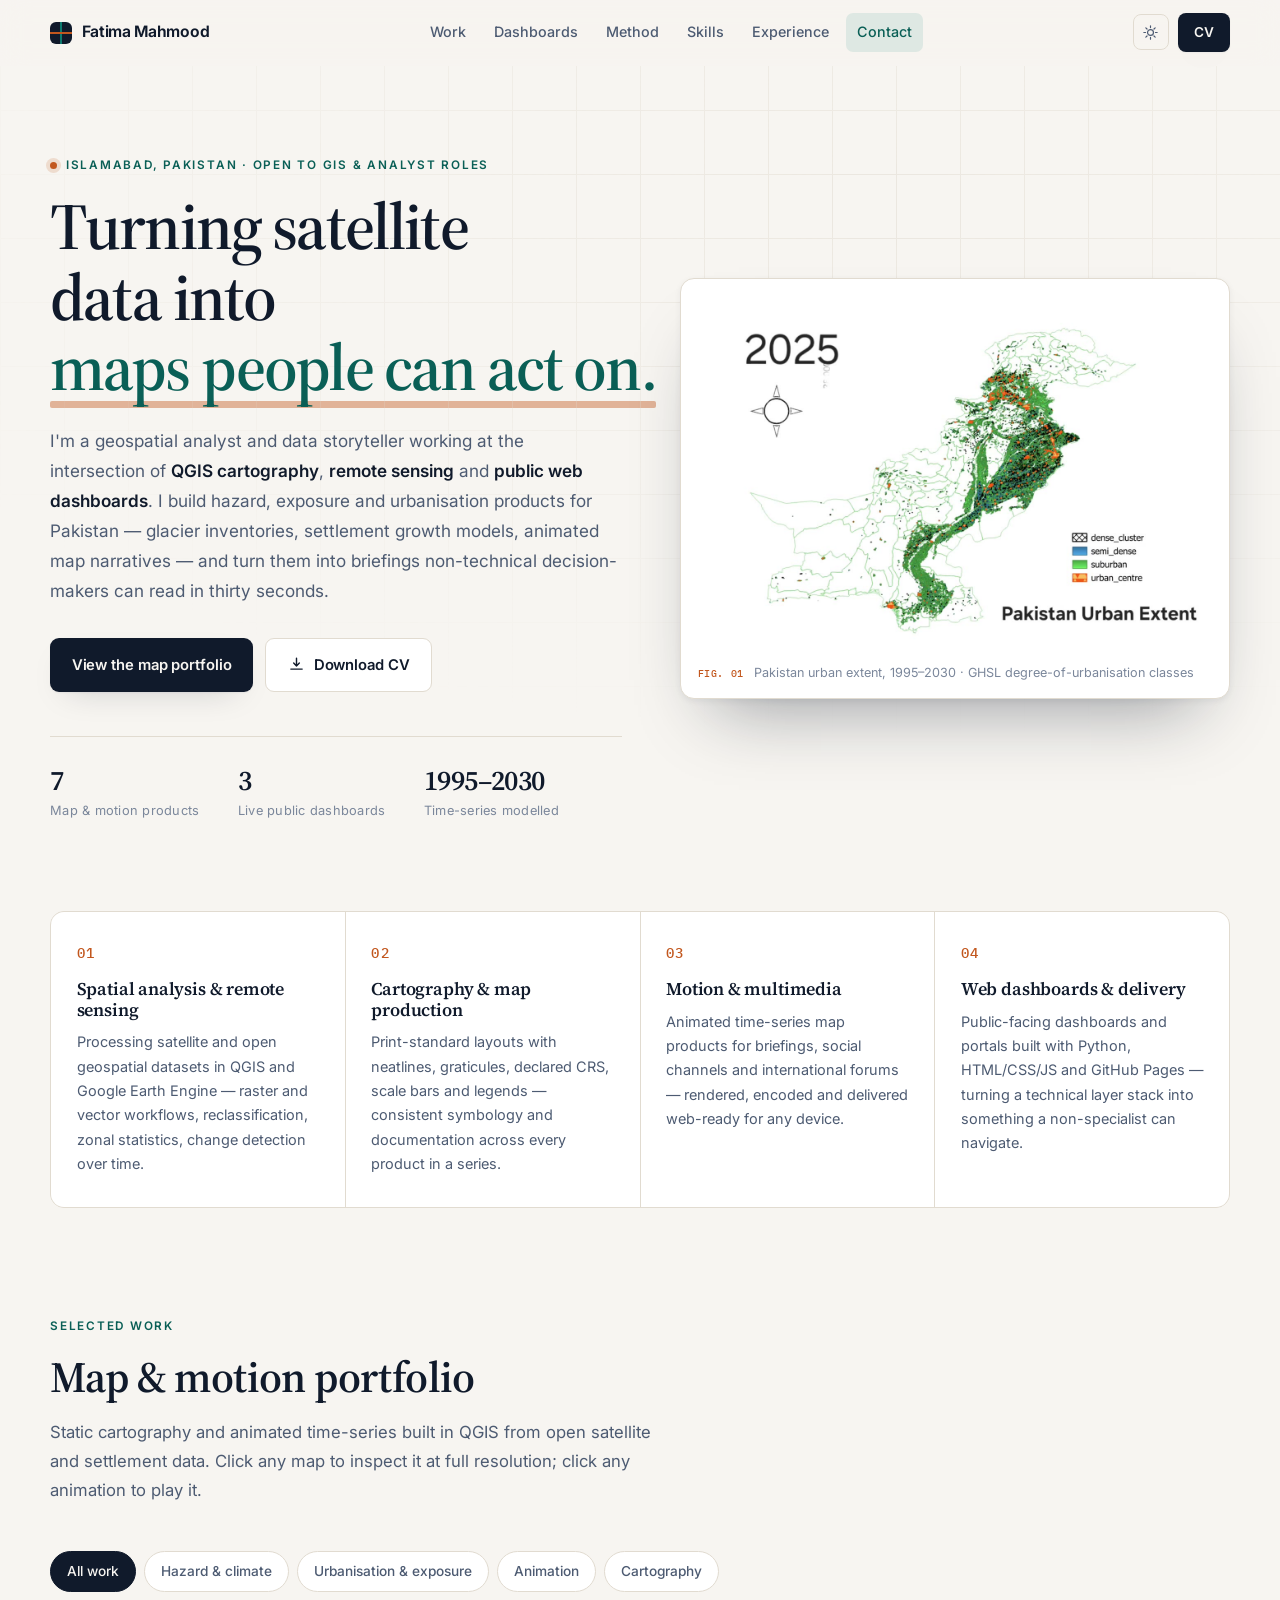
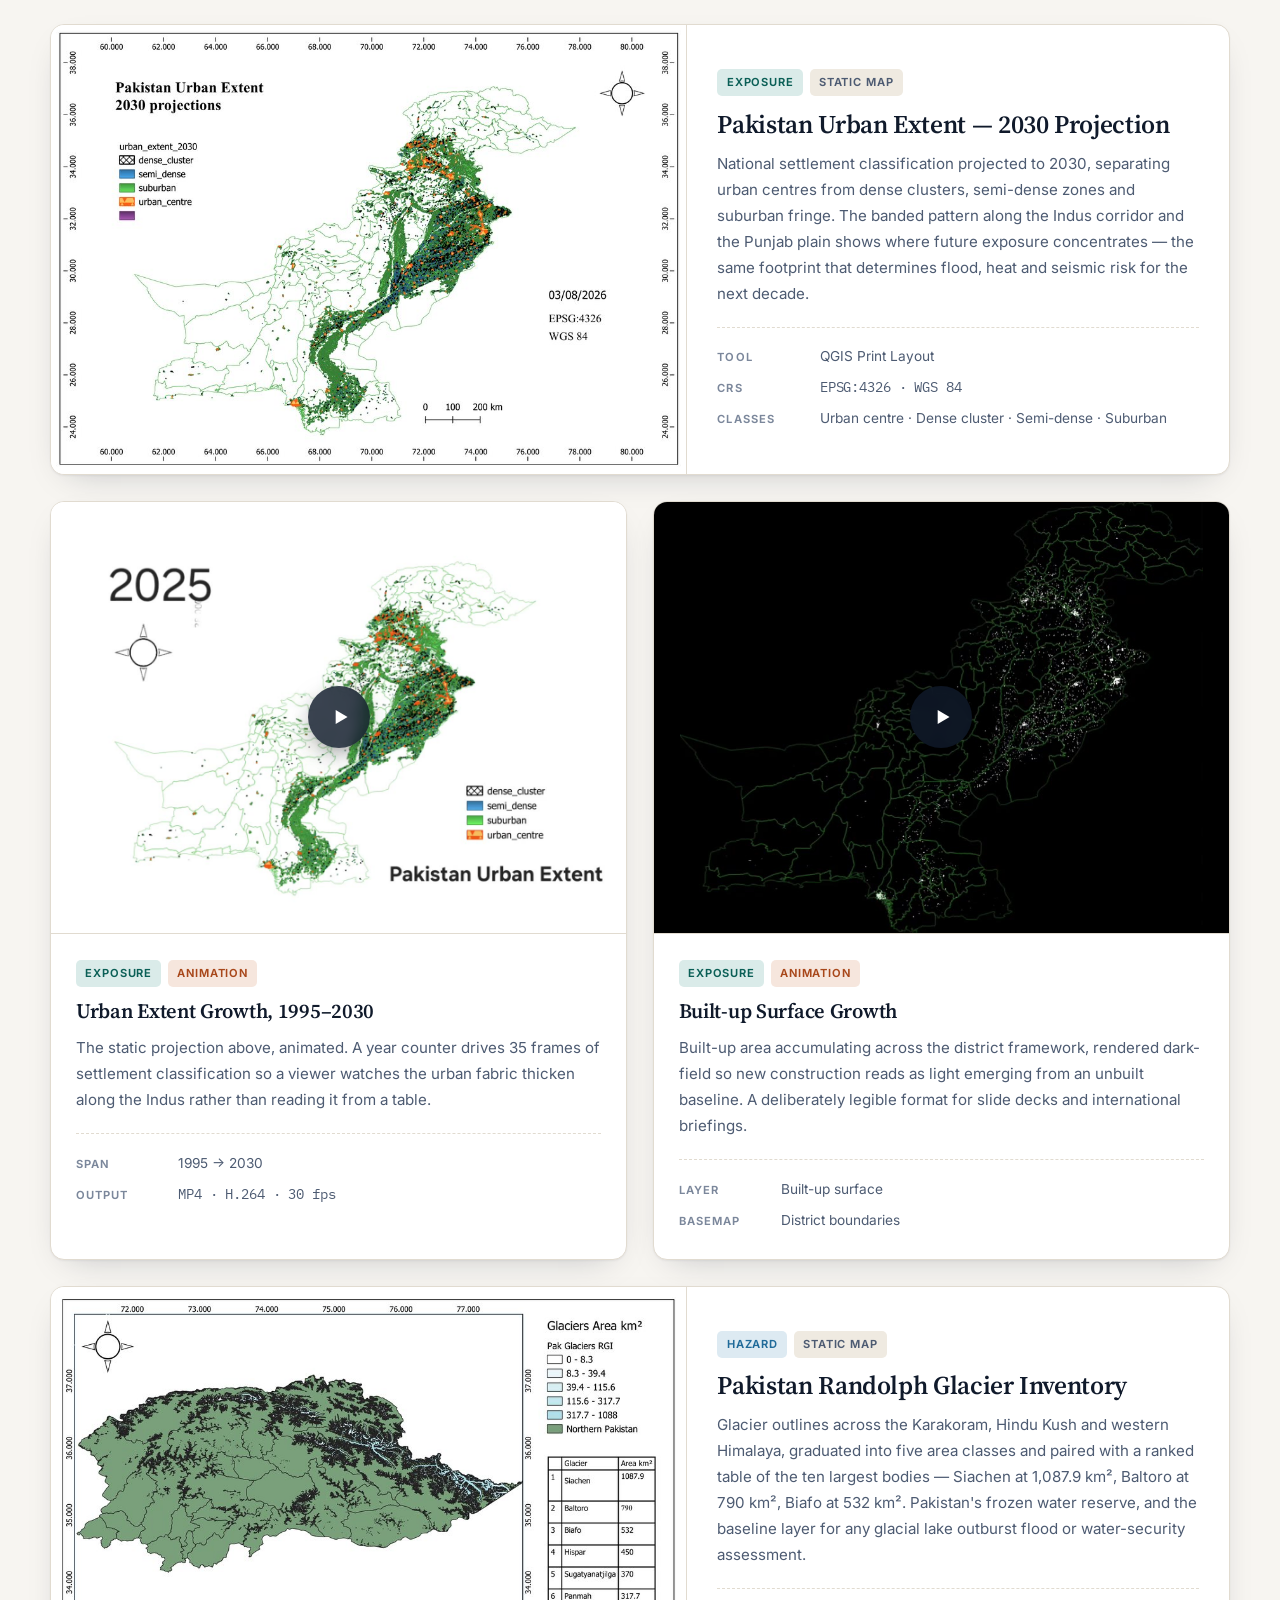
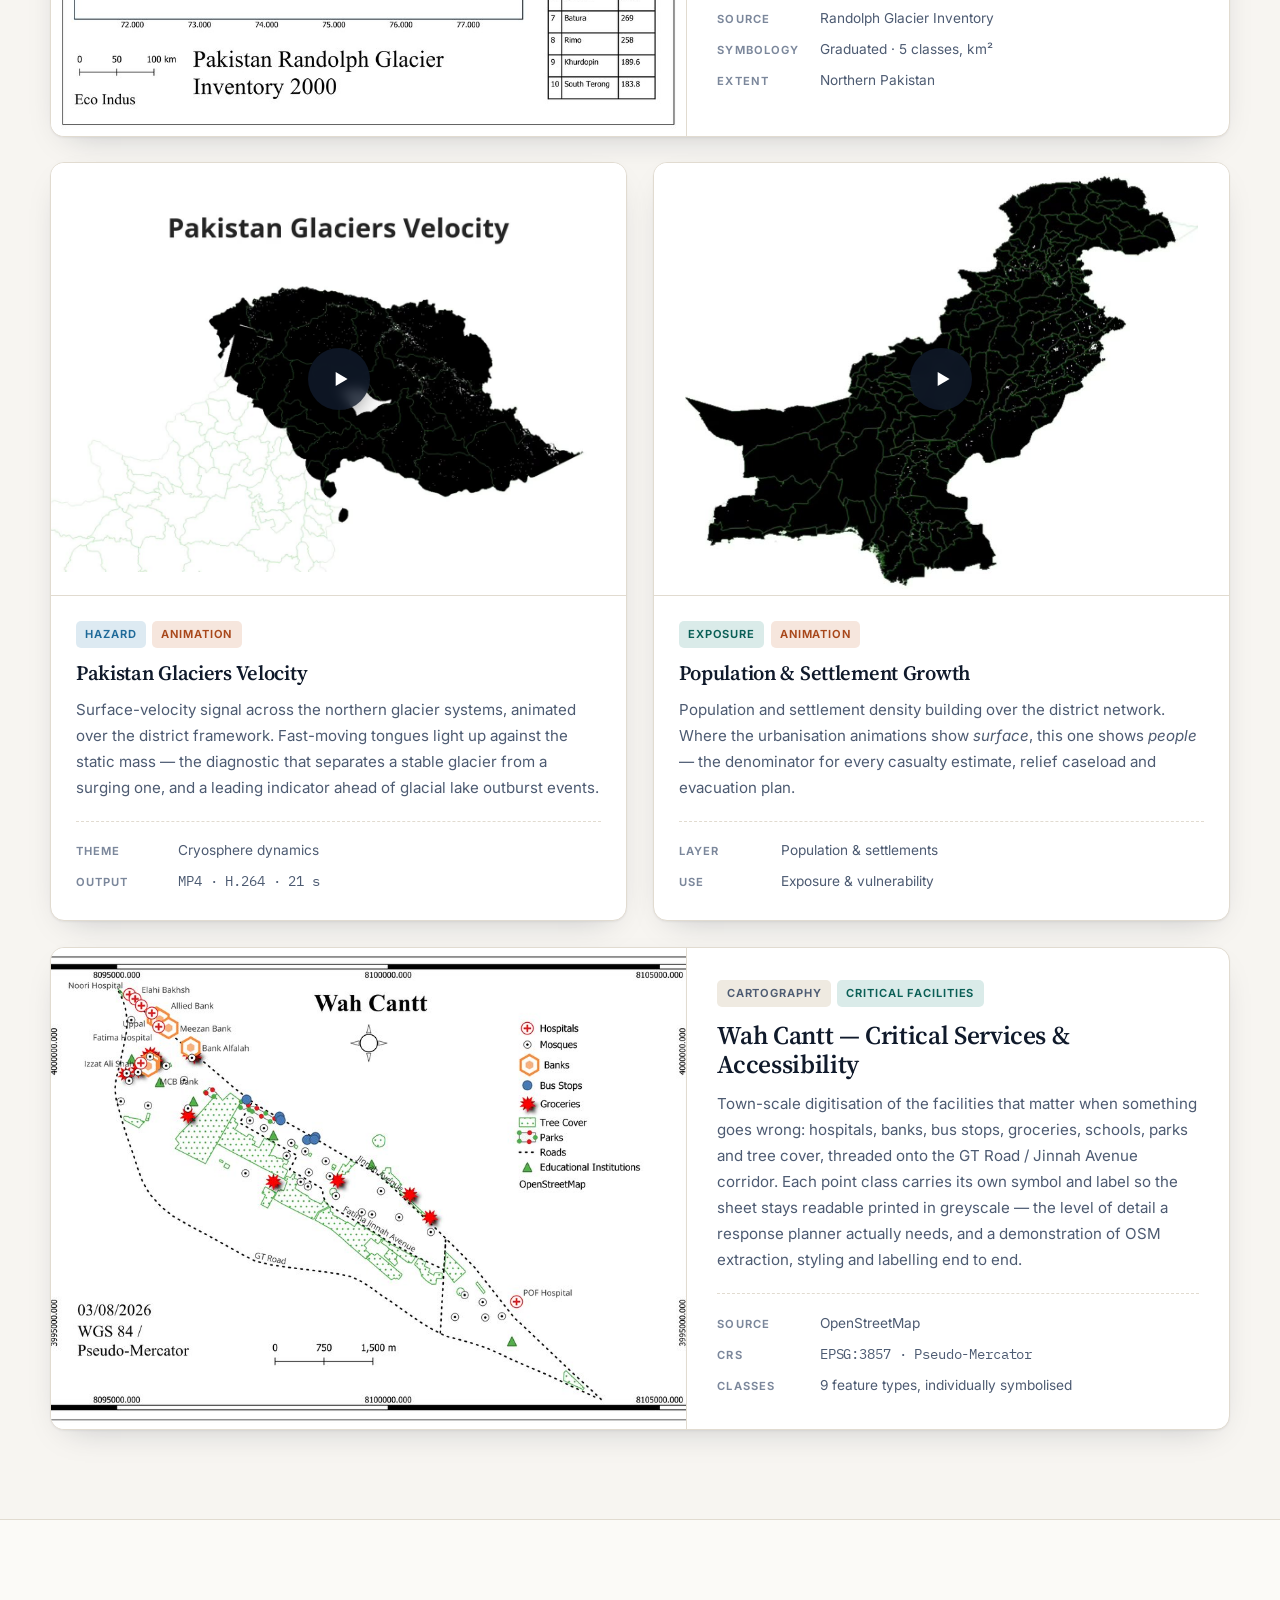
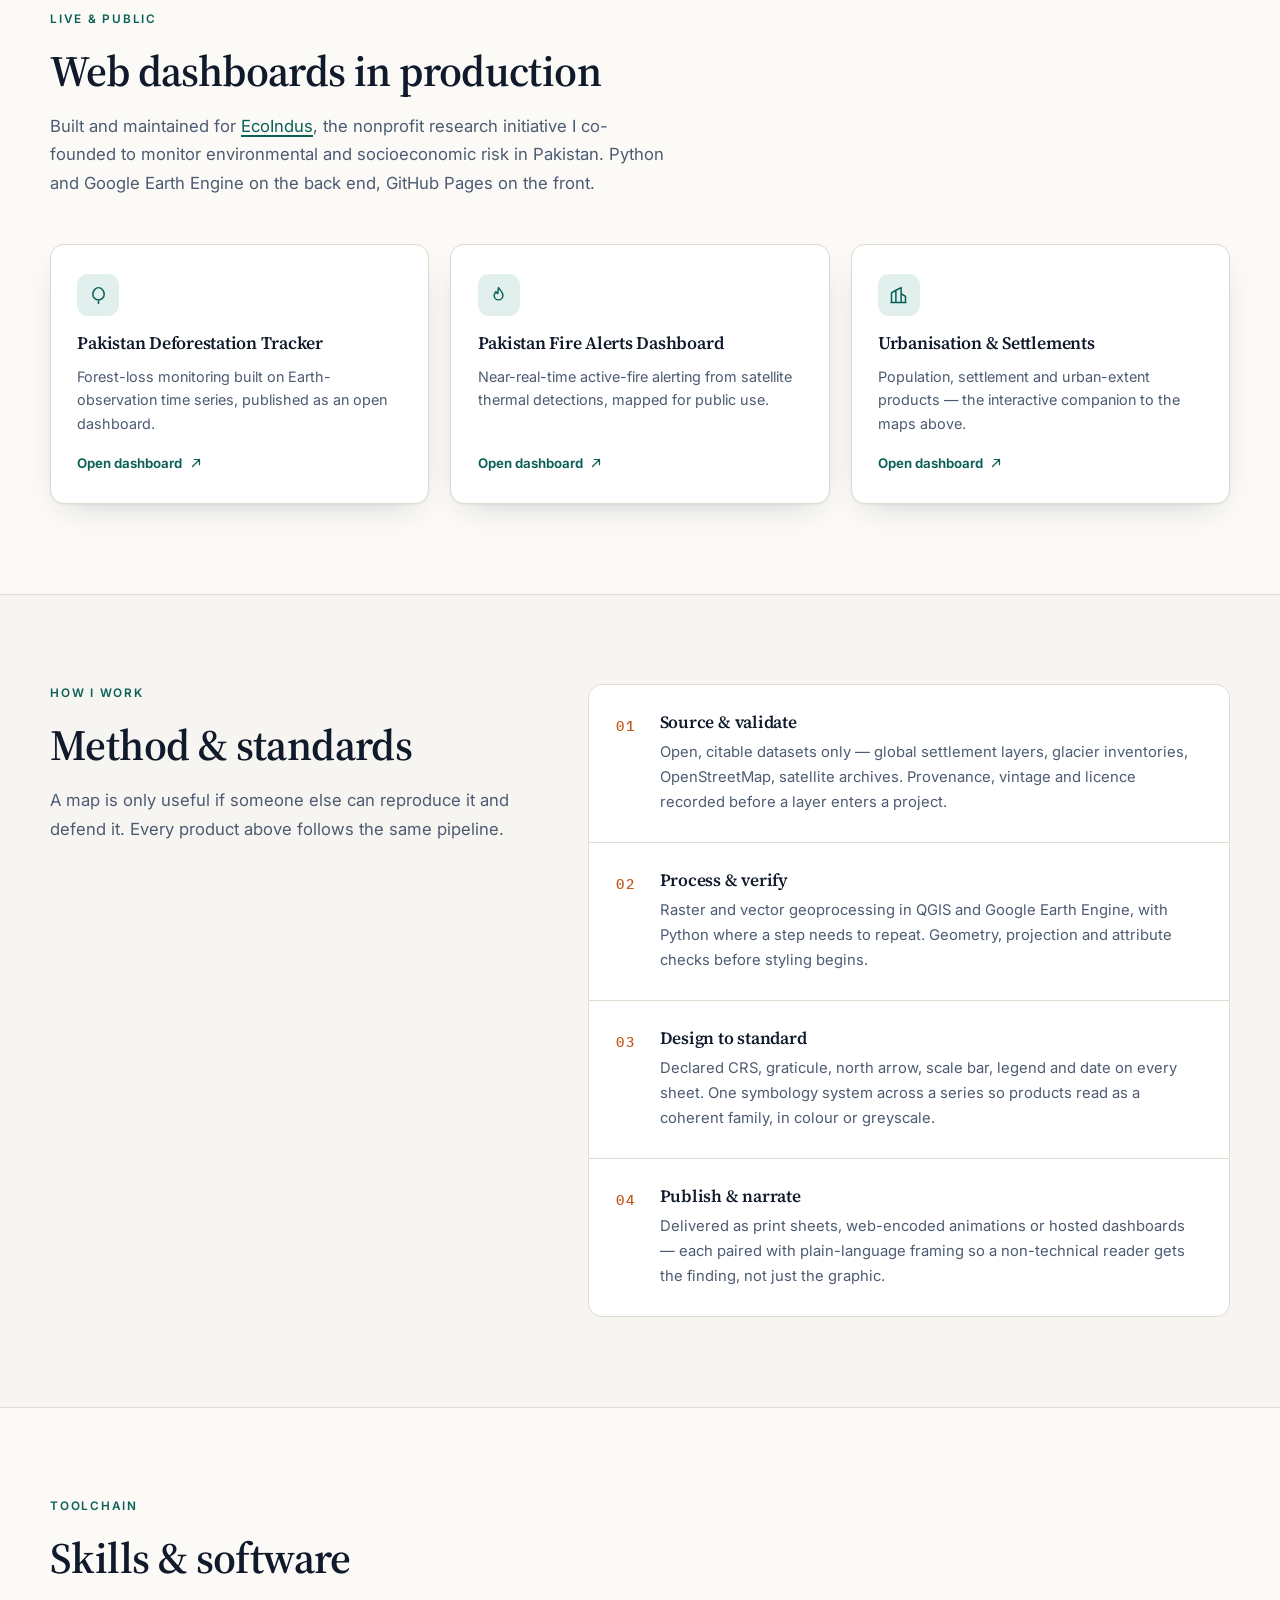
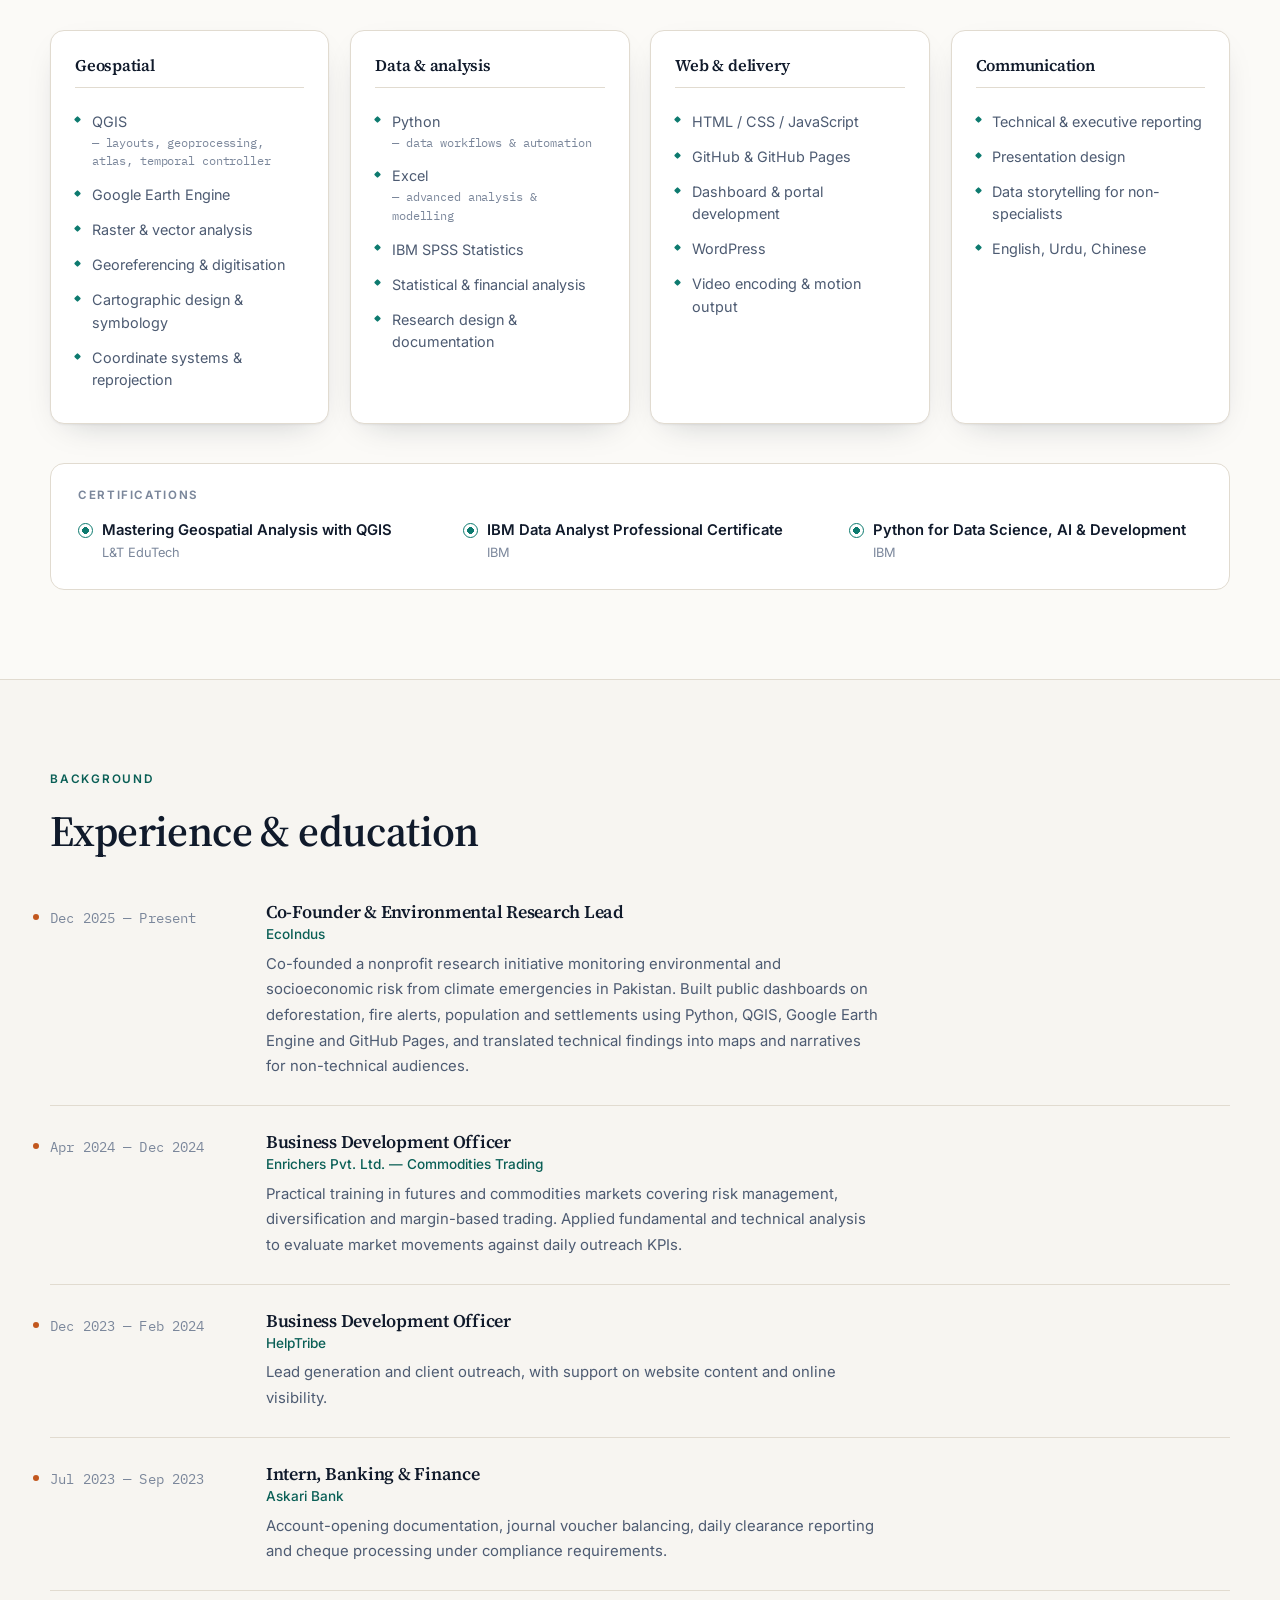
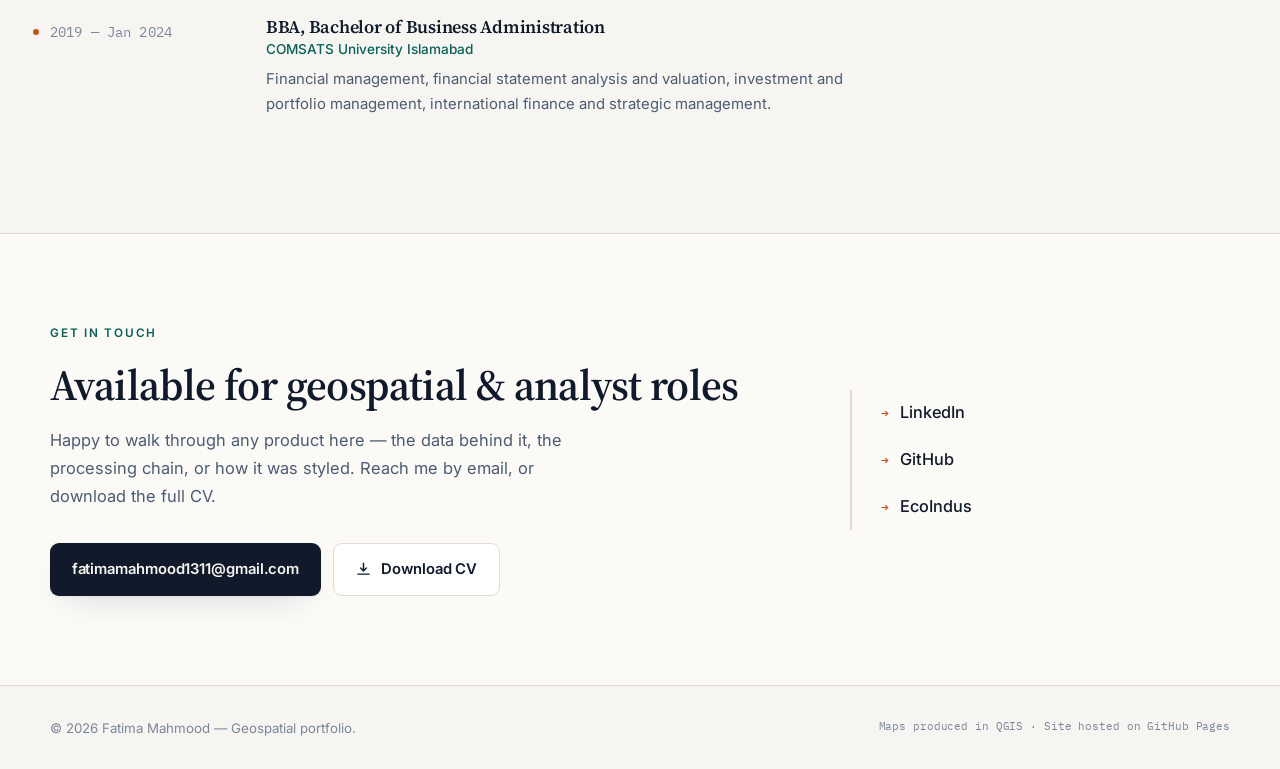
==== index.html @ 0a791dbc "Media file preparation and initial html code" ====
<!DOCTYPE html>
<html lang="en" data-theme="light">
<head>
<meta charset="utf-8">
<meta name="viewport" content="width=device-width, initial-scale=1">
<title>Fatima Mahmood — Geospatial Portfolio | QGIS, Remote Sensing &amp; Web-GIS</title>
<meta name="description" content="Geospatial analyst and data storyteller. QGIS cartography, satellite-derived hazard and exposure mapping, animated map products and public web-GIS dashboards for Pakistan.">
<meta name="author" content="Fatima Mahmood">
<meta name="theme-color" content="#10192b">

<meta property="og:type" content="website">
<meta property="og:title" content="Fatima Mahmood — Geospatial Portfolio">
<meta property="og:description" content="QGIS cartography, hazard &amp; exposure mapping, animated map products and public web-GIS dashboards for Pakistan.">
<meta property="og:image" content="assets/img/urban-extent-2030.jpg">

<link rel="preconnect" href="https://fonts.googleapis.com">
<link rel="preconnect" href="https://fonts.gstatic.com" crossorigin>
<link href="https://fonts.googleapis.com/css2?family=Inter:wght@400;500;600;700&family=Source+Serif+4:opsz,wght@8..60,400;8..60,600;8..60,700&family=IBM+Plex+Mono:wght@400;500&display=swap" rel="stylesheet">
<link rel="stylesheet" href="assets/css/style.css">
<link rel="icon" href="data:image/svg+xml,%3Csvg xmlns='http://www.w3.org/2000/svg' viewBox='0 0 32 32'%3E%3Crect width='32' height='32' rx='7' fill='%2310192b'/%3E%3Cpath d='M6 21c4-7 8 3 12-4s5-6 8-8' stroke='%230d7a6f' stroke-width='2.2' fill='none' stroke-linecap='round'/%3E%3Cpath d='M6 26c4-7 8 3 12-4s5-6 8-8' stroke='%23c25a1e' stroke-width='2.2' fill='none' stroke-linecap='round' opacity='.75'/%3E%3C/svg%3E">
</head>
<body>

<a class="skip-link" href="#work">Skip to work</a>

<header class="nav" id="nav">
  <div class="wrap nav__inner">
    <a class="nav__brand" href="#top">
      <span class="nav__mark" aria-hidden="true"></span>
      <span class="nav__name">Fatima&nbsp;Mahmood</span>
    </a>
    <nav class="nav__links" aria-label="Primary">
      <a href="#work">Work</a>
      <a href="#dashboards">Dashboards</a>
      <a href="#method">Method</a>
      <a href="#skills">Skills</a>
      <a href="#experience">Experience</a>
      <a href="#contact">Contact</a>
    </nav>
    <div class="nav__actions">
      <button class="themebtn" id="themeToggle" type="button" aria-label="Switch colour theme">
        <svg class="i-sun" viewBox="0 0 24 24" aria-hidden="true"><circle cx="12" cy="12" r="4.2"/><g stroke-linecap="round"><path d="M12 2.6v2.4M12 19v2.4M21.4 12H19M5 12H2.6M18.6 5.4l-1.7 1.7M7.1 16.9l-1.7 1.7M18.6 18.6l-1.7-1.7M7.1 7.1L5.4 5.4"/></g></svg>
        <svg class="i-moon" viewBox="0 0 24 24" aria-hidden="true"><path d="M20 14.2A8.2 8.2 0 019.8 4 8.4 8.4 0 1020 14.2z"/></svg>
      </button>
      <a class="btn btn--sm btn--solid" href="assets/docs/Fatima-Mahmood-CV.pdf" download>CV</a>
      <button class="nav__burger" id="burger" type="button" aria-label="Menu" aria-expanded="false"><span></span><span></span><span></span></button>
    </div>
  </div>
</header>

<!-- ─────────────────────────── HERO ─────────────────────────── -->
<section class="hero" id="top">
  <div class="hero__grid" aria-hidden="true"></div>
  <div class="wrap hero__inner">
    <div class="hero__text reveal">
      <p class="eyebrow"><span class="dot"></span> Islamabad, Pakistan &middot; Open to GIS &amp; analyst roles</p>
      <h1 class="hero__title">Turning satellite data into <em>maps people can act on.</em></h1>
      <p class="hero__lede">
        I'm a geospatial analyst and data storyteller working at the intersection of
        <strong>QGIS cartography</strong>, <strong>remote sensing</strong> and <strong>public web dashboards</strong>.
        I build hazard, exposure and urbanisation products for Pakistan — glacier inventories,
        settlement growth models, animated map narratives — and turn them into briefings
        non-technical decision-makers can read in thirty seconds.
      </p>
      <div class="hero__cta">
        <a class="btn btn--solid" href="#work">View the map portfolio</a>
        <a class="btn btn--ghost" href="assets/docs/Fatima-Mahmood-CV.pdf" download>
          <svg viewBox="0 0 24 24" aria-hidden="true" class="btn__i"><path d="M12 3v11m0 0l4-4m-4 4l-4-4M4 18.5h16"/></svg>
          Download CV
        </a>
      </div>
      <dl class="hero__stats">
        <div><dt>7</dt><dd>Map &amp; motion products</dd></div>
        <div><dt>3</dt><dd>Live public dashboards</dd></div>
        <div><dt>1995&ndash;2030</dt><dd>Time-series modelled</dd></div>
      </dl>
    </div>

    <figure class="hero__plate reveal" data-delay="1">
      <video class="hero__video" poster="assets/img/poster-urban-extent-growth.jpg"
             muted loop playsinline preload="none" autoplay>
        <source src="assets/video/urban-extent-growth.mp4" type="video/mp4">
      </video>
      <figcaption>
        <span class="mono">FIG. 01</span>
        Pakistan urban extent, 1995&ndash;2030 &middot; GHSL degree-of-urbanisation classes
      </figcaption>
    </figure>
  </div>
</section>

<!-- ───────────────────────── CAPABILITIES ───────────────────── -->
<section class="section section--tight" id="focus">
  <div class="wrap">
    <div class="cap-grid">
      <article class="cap reveal">
        <span class="cap__n mono">01</span>
        <h3>Spatial analysis &amp; remote sensing</h3>
        <p>Processing satellite and open geospatial datasets in QGIS and Google Earth Engine — raster and vector workflows, reclassification, zonal statistics, change detection over time.</p>
      </article>
      <article class="cap reveal" data-delay="1">
        <span class="cap__n mono">02</span>
        <h3>Cartography &amp; map production</h3>
        <p>Print-standard layouts with neatlines, graticules, declared CRS, scale bars and legends — consistent symbology and documentation across every product in a series.</p>
      </article>
      <article class="cap reveal" data-delay="2">
        <span class="cap__n mono">03</span>
        <h3>Motion &amp; multimedia</h3>
        <p>Animated time-series map products for briefings, social channels and international forums — rendered, encoded and delivered web-ready for any device.</p>
      </article>
      <article class="cap reveal" data-delay="3">
        <span class="cap__n mono">04</span>
        <h3>Web dashboards &amp; delivery</h3>
        <p>Public-facing dashboards and portals built with Python, HTML/CSS/JS and GitHub Pages — turning a technical layer stack into something a non-specialist can navigate.</p>
      </article>
    </div>
  </div>
</section>

<!-- ───────────────────────────  WORK  ───────────────────────── -->
<section class="section" id="work">
  <div class="wrap">
    <header class="shead reveal">
      <p class="eyebrow">Selected work</p>
      <h2>Map &amp; motion portfolio</h2>
      <p class="shead__sub">Static cartography and animated time-series built in QGIS from open satellite and settlement data. Click any map to inspect it at full resolution; click any animation to play it.</p>
    </header>

    <div class="filters reveal" role="tablist" aria-label="Filter work">
      <button class="chip is-active" data-filter="all" role="tab" aria-selected="true">All work</button>
      <button class="chip" data-filter="hazard" role="tab" aria-selected="false">Hazard &amp; climate</button>
      <button class="chip" data-filter="exposure" role="tab" aria-selected="false">Urbanisation &amp; exposure</button>
      <button class="chip" data-filter="motion" role="tab" aria-selected="false">Animation</button>
      <button class="chip" data-filter="carto" role="tab" aria-selected="false">Cartography</button>
    </div>

    <div class="work-grid" id="workGrid">

      <!-- 1 -->
      <article class="card card--wide reveal" data-tags="exposure carto">
        <button class="card__media" data-lightbox="assets/img/urban-extent-2030-full.jpg"
                data-caption="Pakistan Urban Extent — 2030 projection. GHSL degree-of-urbanisation classes, EPSG:4326 / WGS 84.">
          <img src="assets/img/urban-extent-2030.jpg" alt="Map of Pakistan showing projected 2030 urban extent classified into urban centre, dense cluster, semi-dense and suburban categories" loading="lazy" width="1000" height="707">
          <span class="card__zoom" aria-hidden="true">
            <svg viewBox="0 0 24 24"><circle cx="11" cy="11" r="6.5"/><path d="M15.8 15.8L21 21M8.5 11h5M11 8.5v5"/></svg>
            Full resolution
          </span>
        </button>
        <div class="card__body">
          <div class="card__tags"><span class="tag tag--exp">Exposure</span><span class="tag">Static map</span></div>
          <h3>Pakistan Urban Extent — 2030 Projection</h3>
          <p>National settlement classification projected to 2030, separating urban centres from dense clusters, semi-dense zones and suburban fringe. The banded pattern along the Indus corridor and the Punjab plain shows where future exposure concentrates — the same footprint that determines flood, heat and seismic risk for the next decade.</p>
          <dl class="meta">
            <div><dt>Tool</dt><dd>QGIS Print Layout</dd></div>
            <div><dt>CRS</dt><dd class="mono">EPSG:4326 · WGS 84</dd></div>
            <div><dt>Classes</dt><dd>Urban centre · Dense cluster · Semi-dense · Suburban</dd></div>
          </dl>
        </div>
      </article>

      <!-- 2 -->
      <article class="card reveal" data-tags="exposure motion" data-delay="1">
        <div class="card__media card__media--video">
          <video poster="assets/img/poster-urban-extent-growth.jpg" muted loop playsinline preload="none">
            <source src="assets/video/urban-extent-growth.mp4" type="video/mp4">
          </video>
          <button class="playbtn" aria-label="Play animation"><svg viewBox="0 0 24 24" aria-hidden="true"><path d="M8 5.5v13l11-6.5z"/></svg></button>
        </div>
        <div class="card__body">
          <div class="card__tags"><span class="tag tag--exp">Exposure</span><span class="tag tag--mot">Animation</span></div>
          <h3>Urban Extent Growth, 1995&ndash;2030</h3>
          <p>The static projection above, animated. A year counter drives 35 frames of settlement classification so a viewer watches the urban fabric thicken along the Indus rather than reading it from a table.</p>
          <dl class="meta">
            <div><dt>Span</dt><dd>1995 &rarr; 2030</dd></div>
            <div><dt>Output</dt><dd class="mono">MP4 · H.264 · 30 fps</dd></div>
          </dl>
        </div>
      </article>

      <!-- 3 -->
      <article class="card reveal" data-tags="exposure motion" data-delay="2">
        <div class="card__media card__media--video card__media--dark">
          <video poster="assets/img/poster-builtup-growth.jpg" muted loop playsinline preload="none">
            <source src="assets/video/builtup-growth.mp4" type="video/mp4">
          </video>
          <button class="playbtn" aria-label="Play animation"><svg viewBox="0 0 24 24" aria-hidden="true"><path d="M8 5.5v13l11-6.5z"/></svg></button>
        </div>
        <div class="card__body">
          <div class="card__tags"><span class="tag tag--exp">Exposure</span><span class="tag tag--mot">Animation</span></div>
          <h3>Built-up Surface Growth</h3>
          <p>Built-up area accumulating across the district framework, rendered dark-field so new construction reads as light emerging from an unbuilt baseline. A deliberately legible format for slide decks and international briefings.</p>
          <dl class="meta">
            <div><dt>Layer</dt><dd>Built-up surface</dd></div>
            <div><dt>Basemap</dt><dd>District boundaries</dd></div>
          </dl>
        </div>
      </article>

      <!-- 4 -->
      <article class="card card--wide reveal" data-tags="hazard carto">
        <button class="card__media" data-lightbox="assets/img/glacier-inventory-full.jpg"
                data-caption="Pakistan Randolph Glacier Inventory 2000 — glacier area (km²) graduated across Northern Pakistan.">
          <img src="assets/img/glacier-inventory.jpg" alt="Map of Northern Pakistan showing Randolph Glacier Inventory outlines graduated by area, with a table of the ten largest glaciers" loading="lazy" width="1000" height="707">
          <span class="card__zoom" aria-hidden="true">
            <svg viewBox="0 0 24 24"><circle cx="11" cy="11" r="6.5"/><path d="M15.8 15.8L21 21M8.5 11h5M11 8.5v5"/></svg>
            Full resolution
          </span>
        </button>
        <div class="card__body">
          <div class="card__tags"><span class="tag tag--haz">Hazard</span><span class="tag">Static map</span></div>
          <h3>Pakistan Randolph Glacier Inventory</h3>
          <p>Glacier outlines across the Karakoram, Hindu Kush and western Himalaya, graduated into five area classes and paired with a ranked table of the ten largest bodies — Siachen at 1,087.9&nbsp;km², Baltoro at 790&nbsp;km², Biafo at 532&nbsp;km². Pakistan's frozen water reserve, and the baseline layer for any glacial lake outburst flood or water-security assessment.</p>
          <dl class="meta">
            <div><dt>Source</dt><dd>Randolph Glacier Inventory</dd></div>
            <div><dt>Symbology</dt><dd>Graduated · 5 classes, km²</dd></div>
            <div><dt>Extent</dt><dd>Northern Pakistan</dd></div>
          </dl>
        </div>
      </article>

      <!-- 5 -->
      <article class="card reveal" data-tags="hazard motion">
        <div class="card__media card__media--video">
          <video poster="assets/img/poster-glacier-velocity.jpg" muted loop playsinline preload="none">
            <source src="assets/video/glacier-velocity.mp4" type="video/mp4">
          </video>
          <button class="playbtn" aria-label="Play animation"><svg viewBox="0 0 24 24" aria-hidden="true"><path d="M8 5.5v13l11-6.5z"/></svg></button>
        </div>
        <div class="card__body">
          <div class="card__tags"><span class="tag tag--haz">Hazard</span><span class="tag tag--mot">Animation</span></div>
          <h3>Pakistan Glaciers Velocity</h3>
          <p>Surface-velocity signal across the northern glacier systems, animated over the district framework. Fast-moving tongues light up against the static mass — the diagnostic that separates a stable glacier from a surging one, and a leading indicator ahead of glacial lake outburst events.</p>
          <dl class="meta">
            <div><dt>Theme</dt><dd>Cryosphere dynamics</dd></div>
            <div><dt>Output</dt><dd class="mono">MP4 · H.264 · 21 s</dd></div>
          </dl>
        </div>
      </article>

      <!-- 6 -->
      <article class="card reveal" data-tags="exposure motion" data-delay="1">
        <div class="card__media card__media--video">
          <video poster="assets/img/poster-population-growth.jpg" muted loop playsinline preload="none">
            <source src="assets/video/population-growth.mp4" type="video/mp4">
          </video>
          <button class="playbtn" aria-label="Play animation"><svg viewBox="0 0 24 24" aria-hidden="true"><path d="M8 5.5v13l11-6.5z"/></svg></button>
        </div>
        <div class="card__body">
          <div class="card__tags"><span class="tag tag--exp">Exposure</span><span class="tag tag--mot">Animation</span></div>
          <h3>Population &amp; Settlement Growth</h3>
          <p>Population and settlement density building over the district network. Where the urbanisation animations show <em>surface</em>, this one shows <em>people</em> — the denominator for every casualty estimate, relief caseload and evacuation plan.</p>
          <dl class="meta">
            <div><dt>Layer</dt><dd>Population &amp; settlements</dd></div>
            <div><dt>Use</dt><dd>Exposure &amp; vulnerability</dd></div>
          </dl>
        </div>
      </article>

      <!-- 7 -->
      <article class="card card--wide reveal" data-tags="carto exposure">
        <button class="card__media" data-lightbox="assets/img/wah-cantt-services-full.jpg"
                data-caption="Wah Cantt — critical services and accessibility. OpenStreetMap features, EPSG:3857 / WGS 84 Pseudo-Mercator.">
          <img src="assets/img/wah-cantt-services.jpg" alt="Detailed map of Wah Cantt showing hospitals, mosques, banks, bus stops, groceries, parks, tree cover, roads and educational institutions" loading="lazy" width="1000" height="707">
          <span class="card__zoom" aria-hidden="true">
            <svg viewBox="0 0 24 24"><circle cx="11" cy="11" r="6.5"/><path d="M15.8 15.8L21 21M8.5 11h5M11 8.5v5"/></svg>
            Full resolution
          </span>
        </button>
        <div class="card__body">
          <div class="card__tags"><span class="tag">Cartography</span><span class="tag tag--exp">Critical facilities</span></div>
          <h3>Wah Cantt — Critical Services &amp; Accessibility</h3>
          <p>Town-scale digitisation of the facilities that matter when something goes wrong: hospitals, banks, bus stops, groceries, schools, parks and tree cover, threaded onto the GT Road / Jinnah Avenue corridor. Each point class carries its own symbol and label so the sheet stays readable printed in greyscale — the level of detail a response planner actually needs, and a demonstration of OSM extraction, styling and labelling end to end.</p>
          <dl class="meta">
            <div><dt>Source</dt><dd>OpenStreetMap</dd></div>
            <div><dt>CRS</dt><dd class="mono">EPSG:3857 · Pseudo-Mercator</dd></div>
            <div><dt>Classes</dt><dd>9 feature types, individually symbolised</dd></div>
          </dl>
        </div>
      </article>

    </div>
  </div>
</section>

<!-- ──────────────────────── DASHBOARDS ──────────────────────── -->
<section class="section section--alt" id="dashboards">
  <div class="wrap">
    <header class="shead reveal">
      <p class="eyebrow">Live &amp; public</p>
      <h2>Web dashboards in production</h2>
      <p class="shead__sub">Built and maintained for <a href="https://ecoindus.org" target="_blank" rel="noopener">EcoIndus</a>, the nonprofit research initiative I co-founded to monitor environmental and socioeconomic risk in Pakistan. Python and Google Earth Engine on the back end, GitHub Pages on the front.</p>
    </header>

    <div class="dash-grid">
      <a class="dash reveal" href="https://fati-00m.github.io/Pakistan-Deforestation-Tracker/" target="_blank" rel="noopener">
        <span class="dash__ico" aria-hidden="true">
          <svg viewBox="0 0 24 24"><path d="M12 21v-4M12 17c-3.6 0-6.5-2.9-6.5-6.5S8.4 3 12 3s6.5 3.9 6.5 7.5S15.6 17 12 17z"/></svg>
        </span>
        <h3>Pakistan Deforestation Tracker</h3>
        <p>Forest-loss monitoring built on Earth-observation time series, published as an open dashboard.</p>
        <span class="dash__go">Open dashboard <svg viewBox="0 0 24 24" aria-hidden="true"><path d="M6 18L18 6M9 6h9v9"/></svg></span>
      </a>

      <a class="dash reveal" data-delay="1" href="https://fati-00m.github.io/Pakistan-Fire-Alerts-Dashboard/" target="_blank" rel="noopener">
        <span class="dash__ico" aria-hidden="true">
          <svg viewBox="0 0 24 24"><path d="M12 3c3 4 5 5.5 5 9a5 5 0 11-10 0c0-2 1-3.2 2-4.4.6 1.4 1.4 2 2.2 2.2C11.6 7.6 11.4 5.4 12 3z"/></svg>
        </span>
        <h3>Pakistan Fire Alerts Dashboard</h3>
        <p>Near-real-time active-fire alerting from satellite thermal detections, mapped for public use.</p>
        <span class="dash__go">Open dashboard <svg viewBox="0 0 24 24" aria-hidden="true"><path d="M6 18L18 6M9 6h9v9"/></svg></span>
      </a>

      <a class="dash reveal" data-delay="2" href="https://fati-00m.github.io/Pakistan-Urbanization-Maps" target="_blank" rel="noopener">
        <span class="dash__ico" aria-hidden="true">
          <svg viewBox="0 0 24 24"><path d="M4 20V9l5-3v14M9 20V6l6-3v17M15 20V10l5 3v7M3.5 20h17"/></svg>
        </span>
        <h3>Urbanisation &amp; Settlements</h3>
        <p>Population, settlement and urban-extent products — the interactive companion to the maps above.</p>
        <span class="dash__go">Open dashboard <svg viewBox="0 0 24 24" aria-hidden="true"><path d="M6 18L18 6M9 6h9v9"/></svg></span>
      </a>
    </div>
  </div>
</section>

<!-- ────────────────────────── METHOD ────────────────────────── -->
<section class="section" id="method">
  <div class="wrap method">
    <div class="method__intro reveal">
      <p class="eyebrow">How I work</p>
      <h2>Method &amp; standards</h2>
      <p class="shead__sub">A map is only useful if someone else can reproduce it and defend it. Every product above follows the same pipeline.</p>
    </div>
    <ol class="steps">
      <li class="step reveal">
        <span class="step__n mono">01</span>
        <h3>Source &amp; validate</h3>
        <p>Open, citable datasets only — global settlement layers, glacier inventories, OpenStreetMap, satellite archives. Provenance, vintage and licence recorded before a layer enters a project.</p>
      </li>
      <li class="step reveal" data-delay="1">
        <span class="step__n mono">02</span>
        <h3>Process &amp; verify</h3>
        <p>Raster and vector geoprocessing in QGIS and Google Earth Engine, with Python where a step needs to repeat. Geometry, projection and attribute checks before styling begins.</p>
      </li>
      <li class="step reveal" data-delay="2">
        <span class="step__n mono">03</span>
        <h3>Design to standard</h3>
        <p>Declared CRS, graticule, north arrow, scale bar, legend and date on every sheet. One symbology system across a series so products read as a coherent family, in colour or greyscale.</p>
      </li>
      <li class="step reveal" data-delay="3">
        <span class="step__n mono">04</span>
        <h3>Publish &amp; narrate</h3>
        <p>Delivered as print sheets, web-encoded animations or hosted dashboards — each paired with plain-language framing so a non-technical reader gets the finding, not just the graphic.</p>
      </li>
    </ol>
  </div>
</section>

<!-- ────────────────────────── SKILLS ────────────────────────── -->
<section class="section section--alt" id="skills">
  <div class="wrap">
    <header class="shead reveal">
      <p class="eyebrow">Toolchain</p>
      <h2>Skills &amp; software</h2>
    </header>
    <div class="skill-grid">
      <div class="skillset reveal">
        <h3>Geospatial</h3>
        <ul>
          <li>QGIS <span class="mono">— layouts, geoprocessing, atlas, temporal controller</span></li>
          <li>Google Earth Engine</li>
          <li>Raster &amp; vector analysis</li>
          <li>Georeferencing &amp; digitisation</li>
          <li>Cartographic design &amp; symbology</li>
          <li>Coordinate systems &amp; reprojection</li>
        </ul>
      </div>
      <div class="skillset reveal" data-delay="1">
        <h3>Data &amp; analysis</h3>
        <ul>
          <li>Python <span class="mono">— data workflows &amp; automation</span></li>
          <li>Excel <span class="mono">— advanced analysis &amp; modelling</span></li>
          <li>IBM SPSS Statistics</li>
          <li>Statistical &amp; financial analysis</li>
          <li>Research design &amp; documentation</li>
        </ul>
      </div>
      <div class="skillset reveal" data-delay="2">
        <h3>Web &amp; delivery</h3>
        <ul>
          <li>HTML / CSS / JavaScript</li>
          <li>GitHub &amp; GitHub Pages</li>
          <li>Dashboard &amp; portal development</li>
          <li>WordPress</li>
          <li>Video encoding &amp; motion output</li>
        </ul>
      </div>
      <div class="skillset reveal" data-delay="3">
        <h3>Communication</h3>
        <ul>
          <li>Technical &amp; executive reporting</li>
          <li>Presentation design</li>
          <li>Data storytelling for non-specialists</li>
          <li>English, Urdu, Chinese</li>
        </ul>
      </div>
    </div>

    <div class="certs reveal">
      <h3 class="certs__h">Certifications</h3>
      <ul class="certs__list">
        <li><strong>Mastering Geospatial Analysis with QGIS</strong> <span>L&amp;T EduTech</span></li>
        <li><strong>IBM Data Analyst Professional Certificate</strong> <span>IBM</span></li>
        <li><strong>Python for Data Science, AI &amp; Development</strong> <span>IBM</span></li>
      </ul>
    </div>
  </div>
</section>

<!-- ──────────────────────── EXPERIENCE ──────────────────────── -->
<section class="section" id="experience">
  <div class="wrap">
    <header class="shead reveal">
      <p class="eyebrow">Background</p>
      <h2>Experience &amp; education</h2>
    </header>
    <ol class="timeline">
      <li class="tl reveal">
        <div class="tl__when mono">Dec 2025 — Present</div>
        <div class="tl__what">
          <h3>Co-Founder &amp; Environmental Research Lead <span>EcoIndus</span></h3>
          <p>Co-founded a nonprofit research initiative monitoring environmental and socioeconomic risk from climate emergencies in Pakistan. Built public dashboards on deforestation, fire alerts, population and settlements using Python, QGIS, Google Earth Engine and GitHub Pages, and translated technical findings into maps and narratives for non-technical audiences.</p>
        </div>
      </li>
      <li class="tl reveal" data-delay="1">
        <div class="tl__when mono">Apr 2024 — Dec 2024</div>
        <div class="tl__what">
          <h3>Business Development Officer <span>Enrichers Pvt. Ltd. — Commodities Trading</span></h3>
          <p>Practical training in futures and commodities markets covering risk management, diversification and margin-based trading. Applied fundamental and technical analysis to evaluate market movements against daily outreach KPIs.</p>
        </div>
      </li>
      <li class="tl reveal" data-delay="2">
        <div class="tl__when mono">Dec 2023 — Feb 2024</div>
        <div class="tl__what">
          <h3>Business Development Officer <span>HelpTribe</span></h3>
          <p>Lead generation and client outreach, with support on website content and online visibility.</p>
        </div>
      </li>
      <li class="tl reveal" data-delay="3">
        <div class="tl__when mono">Jul 2023 — Sep 2023</div>
        <div class="tl__what">
          <h3>Intern, Banking &amp; Finance <span>Askari Bank</span></h3>
          <p>Account-opening documentation, journal voucher balancing, daily clearance reporting and cheque processing under compliance requirements.</p>
        </div>
      </li>
      <li class="tl reveal" data-delay="4">
        <div class="tl__when mono">2019 — Jan 2024</div>
        <div class="tl__what">
          <h3>BBA, Bachelor of Business Administration <span>COMSATS University Islamabad</span></h3>
          <p>Financial management, financial statement analysis and valuation, investment and portfolio management, international finance and strategic management.</p>
        </div>
      </li>
    </ol>
  </div>
</section>

<!-- ────────────────────────── CONTACT ───────────────────────── -->
<section class="section contact" id="contact">
  <div class="wrap contact__inner reveal">
    <div>
      <p class="eyebrow">Get in touch</p>
      <h2>Available for geospatial &amp; analyst roles</h2>
      <p class="contact__lede">Happy to walk through any product here — the data behind it, the processing chain, or how it was styled. Reach me by email, or download the full CV.</p>
      <div class="contact__actions">
        <a class="btn btn--solid" href="mailto:fatimamahmood1311@gmail.com">fatimamahmood1311@gmail.com</a>
        <a class="btn btn--ghost" href="assets/docs/Fatima-Mahmood-CV.pdf" download>
          <svg viewBox="0 0 24 24" aria-hidden="true" class="btn__i"><path d="M12 3v11m0 0l4-4m-4 4l-4-4M4 18.5h16"/></svg>
          Download CV
        </a>
      </div>
    </div>
    <ul class="contact__links">
      <li><a href="https://pk.linkedin.com/in/fatima-mahmood-b49736276" target="_blank" rel="noopener"><span class="mono">→</span> LinkedIn</a></li>
      <li><a href="https://github.com/Fati-00M" target="_blank" rel="noopener"><span class="mono">→</span> GitHub</a></li>
      <li><a href="https://ecoindus.org" target="_blank" rel="noopener"><span class="mono">→</span> EcoIndus</a></li>
    </ul>
  </div>
</section>

<footer class="foot">
  <div class="wrap foot__inner">
    <p>&copy; <span id="yr">2026</span> Fatima Mahmood — Geospatial portfolio.</p>
    <p class="mono">Maps produced in QGIS · Site hosted on GitHub Pages</p>
  </div>
</footer>

<!-- lightbox -->
<div class="lb" id="lightbox" role="dialog" aria-modal="true" aria-label="Map viewer" hidden>
  <button class="lb__close" id="lbClose" aria-label="Close viewer">&times;</button>
  <button class="lb__nav lb__nav--prev" id="lbPrev" aria-label="Previous map">&#8249;</button>
  <button class="lb__nav lb__nav--next" id="lbNext" aria-label="Next map">&#8250;</button>
  <figure class="lb__fig">
    <img id="lbImg" alt="">
    <figcaption id="lbCap"></figcaption>
  </figure>
</div>

<script src="assets/js/main.js"></script>
</body>
</html>
---- assets/css/style.css ----
/* ============================================================
   Fatima Mahmood — Geospatial Portfolio
   ============================================================ */

:root{
  --paper:#f7f5f1;
  --surface:#fff;
  --surface-2:#fbfaf7;
  --ink:#101a2b;
  --ink-2:#4d5b72;
  --ink-3:#7b879b;
  --line:#e1dbd0;
  --line-2:#efeae1;
  --accent:#0d7a6f;
  --accent-ink:#0a5f56;
  --accent-2:#c2571e;
  --haz:#2f7fb0;
  --shadow:0 1px 2px rgba(16,26,43,.05), 0 12px 34px -18px rgba(16,26,43,.28);
  --shadow-lg:0 2px 6px rgba(16,26,43,.06), 0 40px 70px -34px rgba(16,26,43,.42);

  --font-display:"Source Serif 4",Georgia,"Times New Roman",serif;
  --font-sans:"Inter",-apple-system,BlinkMacSystemFont,"Segoe UI",Roboto,sans-serif;
  --font-mono:"IBM Plex Mono",ui-monospace,SFMono-Regular,Menlo,monospace;

  --wrap:1180px;
  --r:14px;
  --nav-h:66px;
}

[data-theme="dark"]{
  --paper:#0a1017;
  --surface:#111b26;
  --surface-2:#0e1720;
  --ink:#e9eef5;
  --ink-2:#a2b0c2;
  --ink-3:#768699;
  --line:#22303f;
  --line-2:#1a2632;
  --accent:#3fb9a8;
  --accent-ink:#5fd0bf;
  --accent-2:#e08a4c;
  --haz:#67b6e0;
  --shadow:0 1px 2px rgba(0,0,0,.4), 0 12px 34px -18px rgba(0,0,0,.7);
  --shadow-lg:0 2px 6px rgba(0,0,0,.45), 0 40px 70px -34px rgba(0,0,0,.85);
}

*,*::before,*::after{box-sizing:border-box}
html{scroll-behavior:smooth;scroll-padding-top:calc(var(--nav-h) + 18px);-webkit-text-size-adjust:100%}
body{
  margin:0;background:var(--paper);color:var(--ink);
  font-family:var(--font-sans);font-size:16.5px;line-height:1.68;
  -webkit-font-smoothing:antialiased;overflow-x:hidden;
}
img,video{max-width:100%;display:block}
a{color:inherit}
h1,h2,h3{margin:0;font-family:var(--font-display);font-weight:600;line-height:1.16;letter-spacing:-.014em}
p{margin:0}
ul,ol,dl,dd{margin:0;padding:0;list-style:none}
button{font:inherit;color:inherit;border:0;background:none;cursor:pointer}
svg{fill:none;stroke:currentColor;stroke-width:1.7;stroke-linecap:round;stroke-linejoin:round}

.wrap{width:min(100% - 2.6rem, var(--wrap));margin-inline:auto}
.mono{font-family:var(--font-mono);font-size:.82em;letter-spacing:-.01em}

.skip-link{position:absolute;left:-9999px;top:0;z-index:200;background:var(--ink);color:var(--paper);padding:.7rem 1.1rem;border-radius:0 0 8px 0}
.skip-link:focus{left:0}

:focus-visible{outline:2.5px solid var(--accent);outline-offset:3px;border-radius:4px}

/* ── eyebrow / section head ─────────────────────────────────── */
.eyebrow{
  font-size:.735rem;font-weight:600;letter-spacing:.15em;text-transform:uppercase;
  color:var(--accent-ink);display:flex;align-items:center;gap:.55rem;margin-bottom:1rem;
}
[data-theme="dark"] .eyebrow{color:var(--accent)}
.eyebrow .dot{width:7px;height:7px;border-radius:50%;background:var(--accent-2);box-shadow:0 0 0 4px color-mix(in srgb,var(--accent-2) 16%,transparent)}

.shead{max-width:62ch;margin-bottom:2.9rem}
.shead h2,.method__intro h2,.contact h2{font-size:clamp(1.85rem,3.4vw,2.7rem)}
.shead__sub{margin-top:1rem;color:var(--ink-2);font-size:1.045rem;line-height:1.72}
.shead__sub a{color:var(--accent-ink);text-decoration:underline;text-underline-offset:3px;text-decoration-thickness:1.5px}
[data-theme="dark"] .shead__sub a{color:var(--accent)}

/* ── buttons ───────────────────────────────────────────────── */
.btn{
  display:inline-flex;align-items:center;gap:.55rem;
  padding:.82rem 1.35rem;border-radius:9px;font-size:.925rem;font-weight:600;
  text-decoration:none;letter-spacing:-.006em;
  transition:transform .18s ease, background .18s ease, border-color .18s ease, box-shadow .18s ease;
}
.btn__i{width:17px;height:17px;stroke-width:2}
.btn--solid{background:var(--ink);color:var(--paper);box-shadow:var(--shadow)}
.btn--solid:hover{transform:translateY(-2px);background:var(--accent-ink);color:#fff}
[data-theme="dark"] .btn--solid{background:var(--accent);color:#06110f}
[data-theme="dark"] .btn--solid:hover{background:var(--accent-ink)}
.btn--ghost{border:1.5px solid var(--line);background:var(--surface);color:var(--ink)}
.btn--ghost:hover{transform:translateY(-2px);border-color:var(--accent);color:var(--accent-ink)}
[data-theme="dark"] .btn--ghost:hover{color:var(--accent)}
.btn--sm{padding:.5rem 1rem;font-size:.85rem;border-radius:8px}

/* ── nav ───────────────────────────────────────────────────── */
.nav{
  position:sticky;top:0;z-index:90;height:var(--nav-h);
  background:color-mix(in srgb,var(--paper) 82%,transparent);
  backdrop-filter:saturate(180%) blur(14px);-webkit-backdrop-filter:saturate(180%) blur(14px);
  border-bottom:1px solid transparent;transition:border-color .25s, background .25s;
}
.nav.is-stuck{border-bottom-color:var(--line)}
.nav__inner{height:100%;display:flex;align-items:center;justify-content:space-between;gap:1.5rem}
.nav__brand{display:flex;align-items:center;gap:.6rem;text-decoration:none;font-weight:650;letter-spacing:-.02em;font-size:.98rem;flex-shrink:0}
.nav__mark{
  width:22px;height:22px;border-radius:6px;flex-shrink:0;
  background:
    linear-gradient(transparent 46%,var(--accent-2) 46%,var(--accent-2) 54%,transparent 54%),
    linear-gradient(90deg,transparent 46%,var(--accent) 46%,var(--accent) 54%,transparent 54%),
    var(--ink);
}
[data-theme="dark"] .nav__mark{background:
    linear-gradient(transparent 46%,var(--accent-2) 46%,var(--accent-2) 54%,transparent 54%),
    linear-gradient(90deg,transparent 46%,var(--accent) 46%,var(--accent) 54%,transparent 54%),
    #1d2c3c;}
.nav__links{display:flex;gap:.35rem}
.nav__links a{
  text-decoration:none;font-size:.895rem;font-weight:500;color:var(--ink-2);
  padding:.45rem .7rem;border-radius:7px;transition:color .16s, background .16s;
}
.nav__links a:hover{color:var(--ink);background:var(--line-2)}
.nav__links a.is-active{color:var(--accent-ink);background:color-mix(in srgb,var(--accent) 10%,transparent)}
[data-theme="dark"] .nav__links a.is-active{color:var(--accent)}
.nav__actions{display:flex;align-items:center;gap:.6rem}
.themebtn{
  width:36px;height:36px;display:grid;place-items:center;border-radius:8px;
  border:1.5px solid var(--line);color:var(--ink-2);transition:.16s;
}
.themebtn:hover{color:var(--ink);border-color:var(--accent)}
.themebtn svg{width:17px;height:17px}
.themebtn .i-moon{display:none}
[data-theme="dark"] .themebtn .i-sun{display:none}
[data-theme="dark"] .themebtn .i-moon{display:block}
.nav__burger{display:none;width:36px;height:36px;border-radius:8px;border:1.5px solid var(--line);padding:9px 8px;flex-direction:column;justify-content:space-between}
.nav__burger span{display:block;height:1.9px;background:var(--ink);border-radius:2px;transition:.22s}
.nav__burger[aria-expanded="true"] span:nth-child(1){transform:translateY(6.1px) rotate(45deg)}
.nav__burger[aria-expanded="true"] span:nth-child(2){opacity:0}
.nav__burger[aria-expanded="true"] span:nth-child(3){transform:translateY(-6.1px) rotate(-45deg)}

/* ── hero ──────────────────────────────────────────────────── */
.hero{position:relative;padding:clamp(3rem,7vw,5.6rem) 0 clamp(3.4rem,7vw,6rem);overflow:hidden}
.hero__grid{
  position:absolute;inset:-10% -5% auto;height:120%;pointer-events:none;
  background-image:
    linear-gradient(var(--line) 1px,transparent 1px),
    linear-gradient(90deg,var(--line) 1px,transparent 1px);
  background-size:64px 64px;
  opacity:.5;
  -webkit-mask-image:radial-gradient(115% 78% at 68% 22%,#000 5%,transparent 68%);
  mask-image:radial-gradient(115% 78% at 68% 22%,#000 5%,transparent 68%);
}
[data-theme="dark"] .hero__grid{opacity:.75}
.hero__inner{position:relative;display:grid;grid-template-columns:1.02fr .98fr;gap:clamp(2rem,4.5vw,4rem);align-items:center}
.hero__title{
  font-size:clamp(2.35rem,5.3vw,4.1rem);line-height:1.07;letter-spacing:-.028em;
  margin-bottom:1.5rem;max-width:15ch;
}
.hero__title em{font-style:normal;color:var(--accent-ink);position:relative;white-space:nowrap}
[data-theme="dark"] .hero__title em{color:var(--accent)}
.hero__title em::after{
  content:"";position:absolute;left:0;right:0;bottom:.06em;height:.11em;
  background:color-mix(in srgb,var(--accent-2) 42%,transparent);border-radius:2px;z-index:-1;
}
.hero__lede{color:var(--ink-2);font-size:1.075rem;line-height:1.75;max-width:56ch}
.hero__lede strong{color:var(--ink);font-weight:600}
.hero__cta{display:flex;flex-wrap:wrap;gap:.75rem;margin-top:2rem}
.hero__stats{display:flex;flex-wrap:wrap;gap:2.4rem;margin-top:2.8rem;padding-top:1.8rem;border-top:1px solid var(--line)}
.hero__stats dt{font-family:var(--font-display);font-size:1.75rem;font-weight:600;letter-spacing:-.02em;line-height:1}
.hero__stats dd{margin-top:.35rem;font-size:.8rem;color:var(--ink-3);letter-spacing:.02em}

.hero__plate{
  margin:0;background:var(--surface);border:1px solid var(--line);border-radius:var(--r);
  padding:11px;box-shadow:var(--shadow-lg);
}
.hero__video{width:100%;aspect-ratio:1280/877;object-fit:cover;background:#fff;border-radius:7px}
.hero__plate figcaption{
  display:flex;flex-wrap:wrap;align-items:baseline;gap:.6rem;
  padding:.85rem .35rem .25rem;font-size:.79rem;color:var(--ink-3);line-height:1.5;
}
.hero__plate figcaption .mono{color:var(--accent-2);font-weight:500;letter-spacing:.06em}

/* ── sections ──────────────────────────────────────────────── */
.section{padding:clamp(3.6rem,7vw,6.4rem) 0}
.section--tight{padding-top:0;padding-bottom:clamp(.5rem,1.5vw,1.4rem)}
.section--alt{background:var(--surface-2);border-block:1px solid var(--line)}

/* ── capabilities ──────────────────────────────────────────── */
.cap-grid{display:grid;grid-template-columns:repeat(4,1fr);gap:1px;background:var(--line);border:1px solid var(--line);border-radius:var(--r);overflow:hidden}
.cap{background:var(--surface);padding:1.9rem 1.6rem;transition:background .2s}
.cap:hover{background:var(--surface-2)}
.cap__n{display:block;color:var(--accent-2);font-weight:500;letter-spacing:.1em;margin-bottom:.9rem}
.cap h3{font-size:1.12rem;margin-bottom:.6rem;letter-spacing:-.01em}
.cap p{font-size:.905rem;color:var(--ink-2);line-height:1.68}

/* ── filters ───────────────────────────────────────────────── */
.filters{display:flex;flex-wrap:wrap;gap:.5rem;margin-bottom:2rem}
.chip{
  padding:.5rem 1rem;border-radius:100px;border:1.5px solid var(--line);
  font-size:.855rem;font-weight:500;color:var(--ink-2);transition:.18s;background:var(--surface);
}
.chip:hover{border-color:var(--accent);color:var(--ink)}
.chip.is-active{background:var(--ink);border-color:var(--ink);color:var(--paper)}
[data-theme="dark"] .chip.is-active{background:var(--accent);border-color:var(--accent);color:#06110f}

/* ── work grid ─────────────────────────────────────────────── */
.work-grid{display:grid;grid-template-columns:repeat(2,1fr);gap:1.6rem}
.card{
  background:var(--surface);border:1px solid var(--line);border-radius:var(--r);
  overflow:hidden;box-shadow:var(--shadow);display:flex;flex-direction:column;
  transition:transform .28s cubic-bezier(.2,.7,.3,1), box-shadow .28s, border-color .28s;
}
.card:hover{transform:translateY(-4px);box-shadow:var(--shadow-lg);border-color:color-mix(in srgb,var(--accent) 34%,var(--line))}
.card.is-hidden{display:none}
.card--wide{grid-column:1/-1;flex-direction:row}
.card--wide .card__media{flex:1.32;min-width:0}
.card--wide .card__body{flex:1;min-width:0;display:flex;flex-direction:column;justify-content:center}

.card__media{
  position:relative;display:block;width:100%;padding:0;border:0;background:#fff;
  border-bottom:1px solid var(--line);overflow:hidden;cursor:zoom-in;
}
.card--wide .card__media{border-bottom:0;border-right:1px solid var(--line)}
.card__media img{width:100%;height:100%;object-fit:cover;aspect-ratio:1000/707;transition:transform .5s cubic-bezier(.2,.7,.3,1)}
.card--wide .card__media img{aspect-ratio:auto;min-height:100%}
.card:hover .card__media img{transform:scale(1.028)}
.card__zoom{
  position:absolute;left:.85rem;bottom:.85rem;display:inline-flex;align-items:center;gap:.45rem;
  padding:.42rem .78rem;border-radius:100px;font-size:.76rem;font-weight:600;letter-spacing:.01em;
  background:color-mix(in srgb,#101a2b 88%,transparent);color:#fff;
  opacity:0;transform:translateY(6px);transition:.24s;backdrop-filter:blur(6px);
}
.card__zoom svg{width:14px;height:14px;stroke-width:2}
.card__media:hover .card__zoom,.card__media:focus-visible .card__zoom{opacity:1;transform:none}

.card__media--video{cursor:pointer;background:#fff}
.card__media--video.card__media--dark{background:#000}
.card__media--video video{width:100%;aspect-ratio:4/3;object-fit:contain}
.card--wide .card__media--video video{aspect-ratio:auto;height:100%}
.playbtn{
  position:absolute;inset:0;margin:auto;width:62px;height:62px;border-radius:50%;
  display:grid;place-items:center;
  background:color-mix(in srgb,#101a2b 82%,transparent);color:#fff;
  backdrop-filter:blur(6px);box-shadow:0 8px 26px -8px rgba(0,0,0,.6);
  transition:transform .22s cubic-bezier(.2,.7,.3,1), background .22s, opacity .22s;
}
.playbtn svg{width:26px;height:26px;fill:currentColor;stroke:none;margin-left:2px}
.card__media--video:hover .playbtn{transform:scale(1.09);background:var(--accent-ink)}
.card__media--video.is-playing .playbtn{opacity:0;pointer-events:none}

.card__body{padding:1.6rem 1.55rem 1.7rem}
.card--wide .card__body{padding:2rem 1.9rem}
.card__tags{display:flex;flex-wrap:wrap;gap:.4rem;margin-bottom:.85rem}
.tag{
  font-size:.695rem;font-weight:650;letter-spacing:.08em;text-transform:uppercase;
  padding:.26rem .58rem;border-radius:5px;background:var(--line-2);color:var(--ink-2);
}
.tag--haz{background:color-mix(in srgb,var(--haz) 16%,transparent);color:#1f6a99}
[data-theme="dark"] .tag--haz{color:var(--haz)}
.tag--exp{background:color-mix(in srgb,var(--accent) 15%,transparent);color:var(--accent-ink)}
[data-theme="dark"] .tag--exp{color:var(--accent)}
.tag--mot{background:color-mix(in srgb,var(--accent-2) 15%,transparent);color:#a8471a}
[data-theme="dark"] .tag--mot{color:var(--accent-2)}
.card h3{font-size:1.28rem;margin-bottom:.7rem}
.card--wide h3{font-size:clamp(1.35rem,2vw,1.65rem)}
.card__body>p{color:var(--ink-2);font-size:.945rem;line-height:1.72}

.meta{margin-top:1.25rem;padding-top:1.1rem;border-top:1px dashed var(--line);display:grid;gap:.5rem}
.meta>div{display:grid;grid-template-columns:5.6rem 1fr;gap:.8rem;align-items:baseline}
.meta dt{font-size:.7rem;font-weight:650;letter-spacing:.09em;text-transform:uppercase;color:var(--ink-3)}
.meta dd{font-size:.855rem;color:var(--ink-2)}

/* ── dashboards ────────────────────────────────────────────── */
.dash-grid{display:grid;grid-template-columns:repeat(3,1fr);gap:1.3rem}
.dash{
  background:var(--surface);border:1px solid var(--line);border-radius:var(--r);
  padding:1.8rem 1.65rem;text-decoration:none;box-shadow:var(--shadow);
  display:flex;flex-direction:column;gap:.7rem;
  transition:transform .26s cubic-bezier(.2,.7,.3,1), box-shadow .26s, border-color .26s;
}
.dash:hover{transform:translateY(-4px);box-shadow:var(--shadow-lg);border-color:color-mix(in srgb,var(--accent) 40%,var(--line))}
.dash__ico{
  width:42px;height:42px;border-radius:11px;display:grid;place-items:center;
  background:color-mix(in srgb,var(--accent) 12%,transparent);color:var(--accent-ink);margin-bottom:.35rem;
}
[data-theme="dark"] .dash__ico{color:var(--accent)}
.dash__ico svg{width:21px;height:21px}
.dash h3{font-size:1.1rem}
.dash p{font-size:.9rem;color:var(--ink-2);line-height:1.65;flex:1}
.dash__go{display:inline-flex;align-items:center;gap:.4rem;font-size:.83rem;font-weight:650;color:var(--accent-ink);margin-top:.3rem}
[data-theme="dark"] .dash__go{color:var(--accent)}
.dash__go svg{width:14px;height:14px;stroke-width:2.1;transition:transform .22s}
.dash:hover .dash__go svg{transform:translate(2px,-2px)}

/* ── method ────────────────────────────────────────────────── */
.method{display:grid;grid-template-columns:.85fr 1.15fr;gap:clamp(2rem,5vw,4.5rem);align-items:start}
.method__intro{position:sticky;top:calc(var(--nav-h) + 2.5rem)}
.steps{display:grid;gap:1px;background:var(--line);border:1px solid var(--line);border-radius:var(--r);overflow:hidden}
.step{background:var(--surface);padding:1.7rem 1.7rem 1.7rem 4.4rem;position:relative;transition:background .2s}
.step:hover{background:var(--surface-2)}
.step__n{
  position:absolute;left:1.7rem;top:1.85rem;font-weight:500;color:var(--accent-2);letter-spacing:.08em;
}
.step h3{font-size:1.08rem;margin-bottom:.45rem}
.step p{font-size:.925rem;color:var(--ink-2);line-height:1.7}

/* ── skills ────────────────────────────────────────────────── */
.skill-grid{display:grid;grid-template-columns:repeat(4,1fr);gap:1.3rem}
.skillset{background:var(--surface);border:1px solid var(--line);border-radius:var(--r);padding:1.6rem 1.5rem;box-shadow:var(--shadow)}
.skillset h3{font-size:1.02rem;margin-bottom:1rem;padding-bottom:.75rem;border-bottom:1px solid var(--line)}
.skillset li{font-size:.9rem;color:var(--ink-2);padding:.4rem 0 .4rem 1.05rem;position:relative;line-height:1.55}
.skillset li::before{content:"";position:absolute;left:0;top:.92em;width:5px;height:5px;border-radius:1px;background:var(--accent);transform:rotate(45deg)}
.skillset li .mono{color:var(--ink-3);display:block;font-size:.755rem;margin-top:.05rem}

.certs{margin-top:2.4rem;padding:1.6rem 1.7rem;background:var(--surface);border:1px solid var(--line);border-radius:var(--r)}
.certs__h{font-size:.72rem;font-weight:650;letter-spacing:.14em;text-transform:uppercase;color:var(--ink-3);font-family:var(--font-sans);margin-bottom:1rem}
.certs__list{display:grid;grid-template-columns:repeat(3,1fr);gap:1rem 2rem}
.certs__list li{font-size:.925rem;padding-left:1.5rem;position:relative;line-height:1.5}
.certs__list li::before{
  content:"";position:absolute;left:0;top:.28em;width:15px;height:15px;border-radius:50%;
  border:1.6px solid var(--accent);
  background:radial-gradient(circle,var(--accent) 0 3.2px,transparent 3.4px);
}
.certs__list strong{display:block;font-weight:600}
.certs__list span{font-size:.8rem;color:var(--ink-3)}

/* ── timeline ──────────────────────────────────────────────── */
.timeline{position:relative;padding-left:0}
.tl{display:grid;grid-template-columns:11.5rem 1fr;gap:2rem;padding:1.6rem 0;border-top:1px solid var(--line)}
.tl:first-child{border-top:0;padding-top:0}
.tl__when{color:var(--ink-3);padding-top:.28rem;letter-spacing:.01em;position:relative}
.tl__when::before{content:"";position:absolute;left:-1.05rem;top:.72rem;width:6px;height:6px;border-radius:50%;background:var(--accent-2)}
.tl__what h3{font-size:1.12rem;margin-bottom:.55rem}
.tl__what h3 span{display:block;font-family:var(--font-sans);font-size:.85rem;font-weight:500;color:var(--accent-ink);margin-top:.28rem;letter-spacing:0}
[data-theme="dark"] .tl__what h3 span{color:var(--accent)}
.tl__what p{font-size:.93rem;color:var(--ink-2);line-height:1.72;max-width:68ch}

/* ── contact ───────────────────────────────────────────────── */
.contact{background:var(--surface-2);border-top:1px solid var(--line)}
.contact__inner{display:grid;grid-template-columns:1.55fr .8fr;gap:clamp(2rem,5vw,4rem);align-items:center}
.contact__lede{margin-top:1rem;color:var(--ink-2);font-size:1.03rem;max-width:52ch;line-height:1.72}
.contact__actions{display:flex;flex-wrap:wrap;gap:.75rem;margin-top:2rem}
.contact__links{display:grid;gap:.15rem;border-left:2px solid var(--line);padding-left:1.8rem}
.contact__links a{
  display:flex;align-items:baseline;gap:.7rem;text-decoration:none;padding:.55rem 0;
  font-size:1.02rem;font-weight:500;transition:color .16s, gap .16s;
}
.contact__links a:hover{color:var(--accent-ink);gap:1rem}
[data-theme="dark"] .contact__links a:hover{color:var(--accent)}
.contact__links .mono{color:var(--accent-2)}

/* ── footer ────────────────────────────────────────────────── */
.foot{border-top:1px solid var(--line);padding:1.9rem 0;background:var(--paper)}
.foot__inner{display:flex;flex-wrap:wrap;justify-content:space-between;gap:.7rem;font-size:.83rem;color:var(--ink-3)}

/* ── lightbox ──────────────────────────────────────────────── */
.lb{
  position:fixed;inset:0;z-index:150;display:grid;place-items:center;padding:clamp(1rem,4vw,3rem);
  background:color-mix(in srgb,#060b12 93%,transparent);backdrop-filter:blur(8px);
  opacity:0;transition:opacity .24s;
}
.lb[hidden]{display:none}
.lb.is-open{opacity:1}
.lb__fig{margin:0;max-width:100%;max-height:100%;display:flex;flex-direction:column;gap:.9rem;align-items:center}
.lb__fig img{
  max-width:100%;max-height:82vh;object-fit:contain;border-radius:8px;background:#fff;
  box-shadow:0 40px 90px -30px rgba(0,0,0,.9);transform:scale(.97);transition:transform .28s cubic-bezier(.2,.7,.3,1);
}
.lb.is-open .lb__fig img{transform:none}
.lb__fig figcaption{color:#c9d4e2;font-size:.87rem;text-align:center;max-width:70ch;line-height:1.6}
.lb__close{position:absolute;top:1rem;right:1.3rem;font-size:2.3rem;line-height:1;color:#e6ecf5;opacity:.75;transition:.18s}
.lb__close:hover{opacity:1;transform:scale(1.08)}
.lb__nav{
  position:absolute;top:50%;transform:translateY(-50%);width:48px;height:48px;border-radius:50%;
  background:rgba(255,255,255,.1);color:#fff;font-size:1.9rem;line-height:0;opacity:.8;transition:.18s;
}
.lb__nav:hover{opacity:1;background:rgba(255,255,255,.2)}
.lb__nav--prev{left:1rem}
.lb__nav--next{right:1rem}
body.lb-open{overflow:hidden}

/* ── reveal ────────────────────────────────────────────────── */
.reveal{opacity:0;transform:translateY(20px);transition:opacity .7s cubic-bezier(.2,.7,.3,1), transform .7s cubic-bezier(.2,.7,.3,1)}
.reveal.is-in{opacity:1;transform:none}
.reveal[data-delay="1"]{transition-delay:.09s}
.reveal[data-delay="2"]{transition-delay:.18s}
.reveal[data-delay="3"]{transition-delay:.27s}
.reveal[data-delay="4"]{transition-delay:.36s}

/* ── responsive ────────────────────────────────────────────── */
@media (max-width:1080px){
  .cap-grid{grid-template-columns:repeat(2,1fr)}
  .skill-grid{grid-template-columns:repeat(2,1fr)}
  .certs__list{grid-template-columns:repeat(2,1fr)}
}
@media (max-width:960px){
  .nav__links{
    position:fixed;inset:var(--nav-h) 0 auto;flex-direction:column;gap:0;
    background:var(--paper);border-bottom:1px solid var(--line);padding:.6rem 1.3rem 1.2rem;
    transform:translateY(-115%);transition:transform .3s cubic-bezier(.2,.7,.3,1);box-shadow:var(--shadow-lg);
  }
  .nav__links.is-open{transform:none}
  .nav__links a{padding:.75rem .6rem;font-size:1rem;border-radius:8px}
  .nav__burger{display:flex}
  .hero__inner{grid-template-columns:1fr;gap:2.6rem}
  .hero__title{max-width:18ch}
  .method{grid-template-columns:1fr}
  .method__intro{position:static}
  .dash-grid{grid-template-columns:1fr}
  .contact__inner{grid-template-columns:1fr}
  .contact__links{border-left:0;border-top:2px solid var(--line);padding-left:0;padding-top:1.4rem}
}
@media (max-width:760px){
  body{font-size:16px}
  .work-grid{grid-template-columns:1fr;gap:1.3rem}
  .card--wide{flex-direction:column}
  .card--wide .card__media{border-right:0;border-bottom:1px solid var(--line)}
  .card--wide .card__media img{aspect-ratio:1000/707;min-height:0}
  .card--wide .card__body{padding:1.6rem 1.5rem 1.7rem}
  .cap-grid{grid-template-columns:1fr}
  .skill-grid{grid-template-columns:1fr}
  .certs__list{grid-template-columns:1fr}
  .tl{grid-template-columns:1fr;gap:.7rem}
  .tl__when::before{display:none}
  .hero__stats{gap:1.6rem}
  .hero__stats dt{font-size:1.5rem}
  .step{padding:1.5rem 1.4rem 1.5rem 1.4rem}
  .step__n{position:static;display:block;margin-bottom:.5rem}
  .meta>div{grid-template-columns:1fr;gap:.1rem}
  .lb__nav{width:40px;height:40px;font-size:1.6rem}
  .lb__nav--prev{left:.4rem}
  .lb__nav--next{right:.4rem}
}

@media (prefers-reduced-motion:reduce){
  html{scroll-behavior:auto}
  *,*::before,*::after{animation-duration:.001ms!important;transition-duration:.001ms!important}
  .reveal{opacity:1;transform:none}
}

@media print{
  .nav,.filters,.hero__grid,.playbtn,.card__zoom,.lb,.foot{display:none!important}
  body{background:#fff;font-size:11pt}
  .card,.dash,.skillset{break-inside:avoid;box-shadow:none;border-color:#ccc}
  .reveal{opacity:1;transform:none}
}
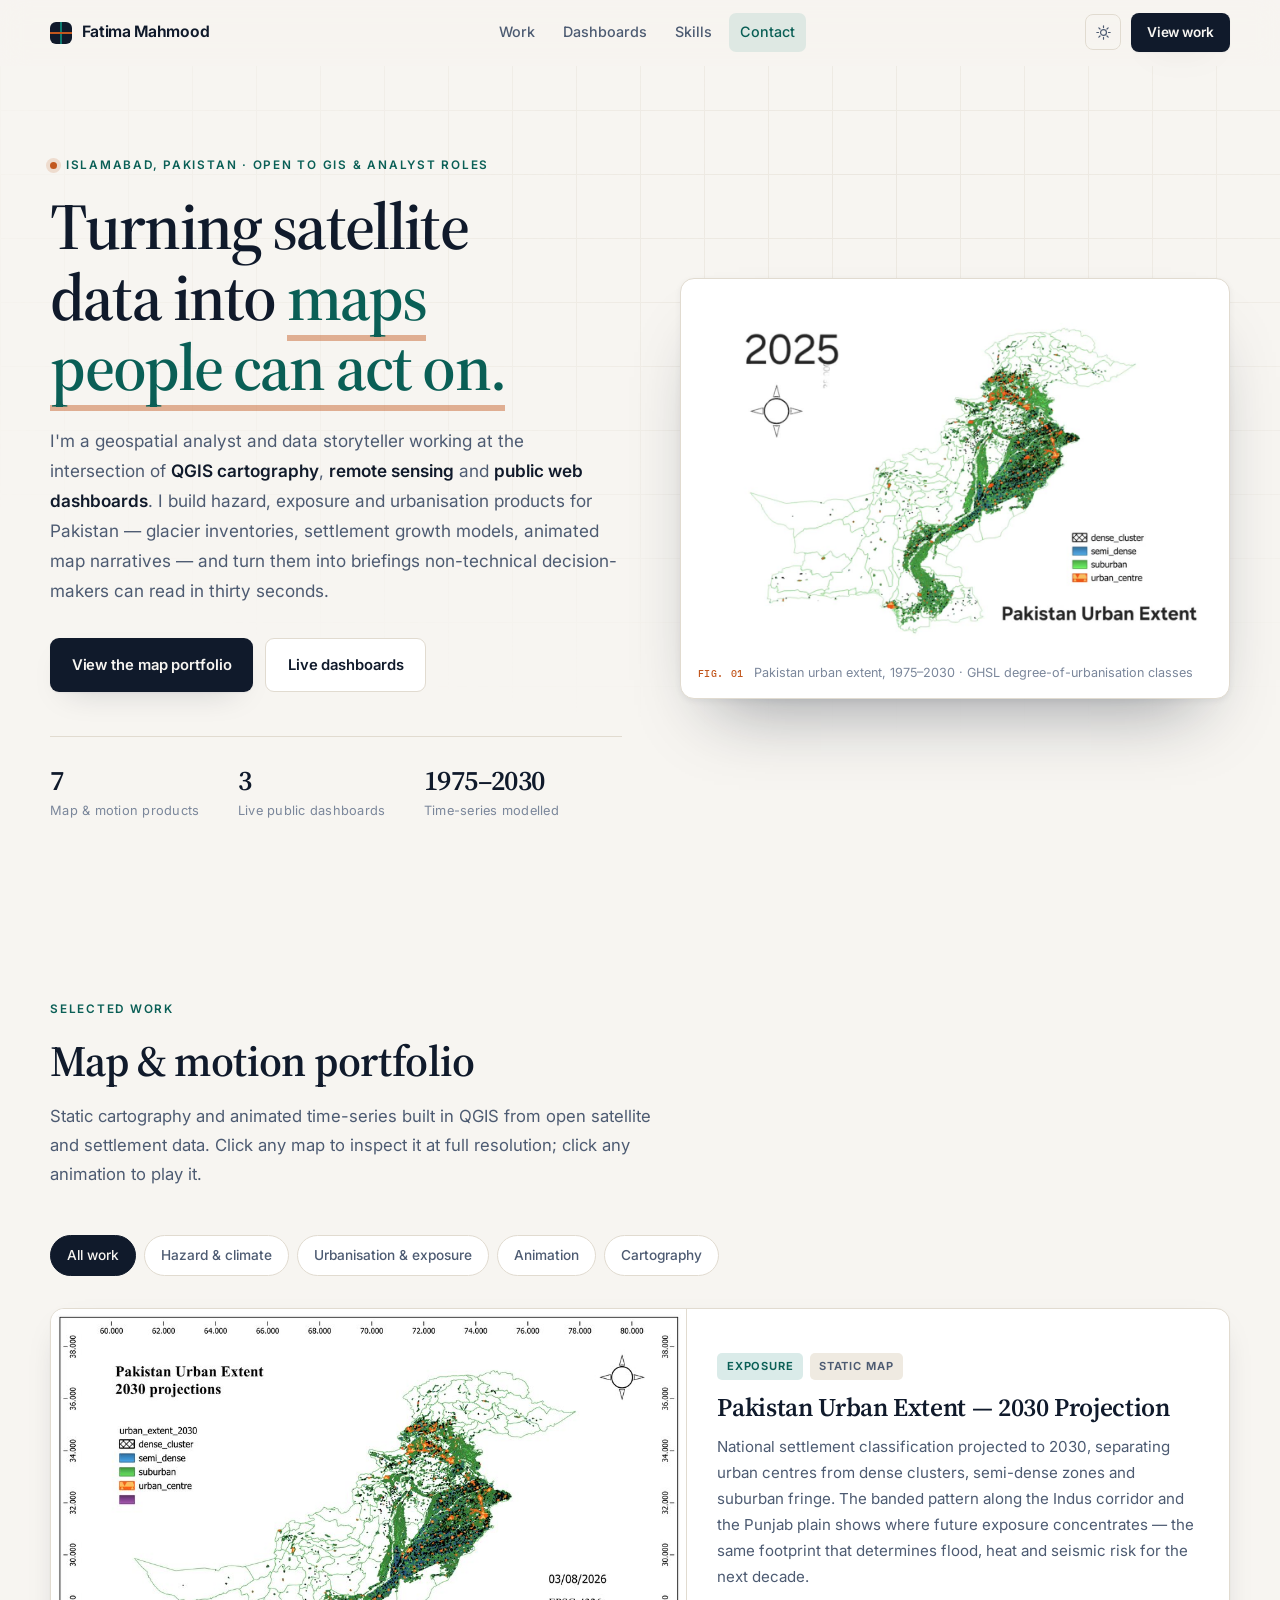
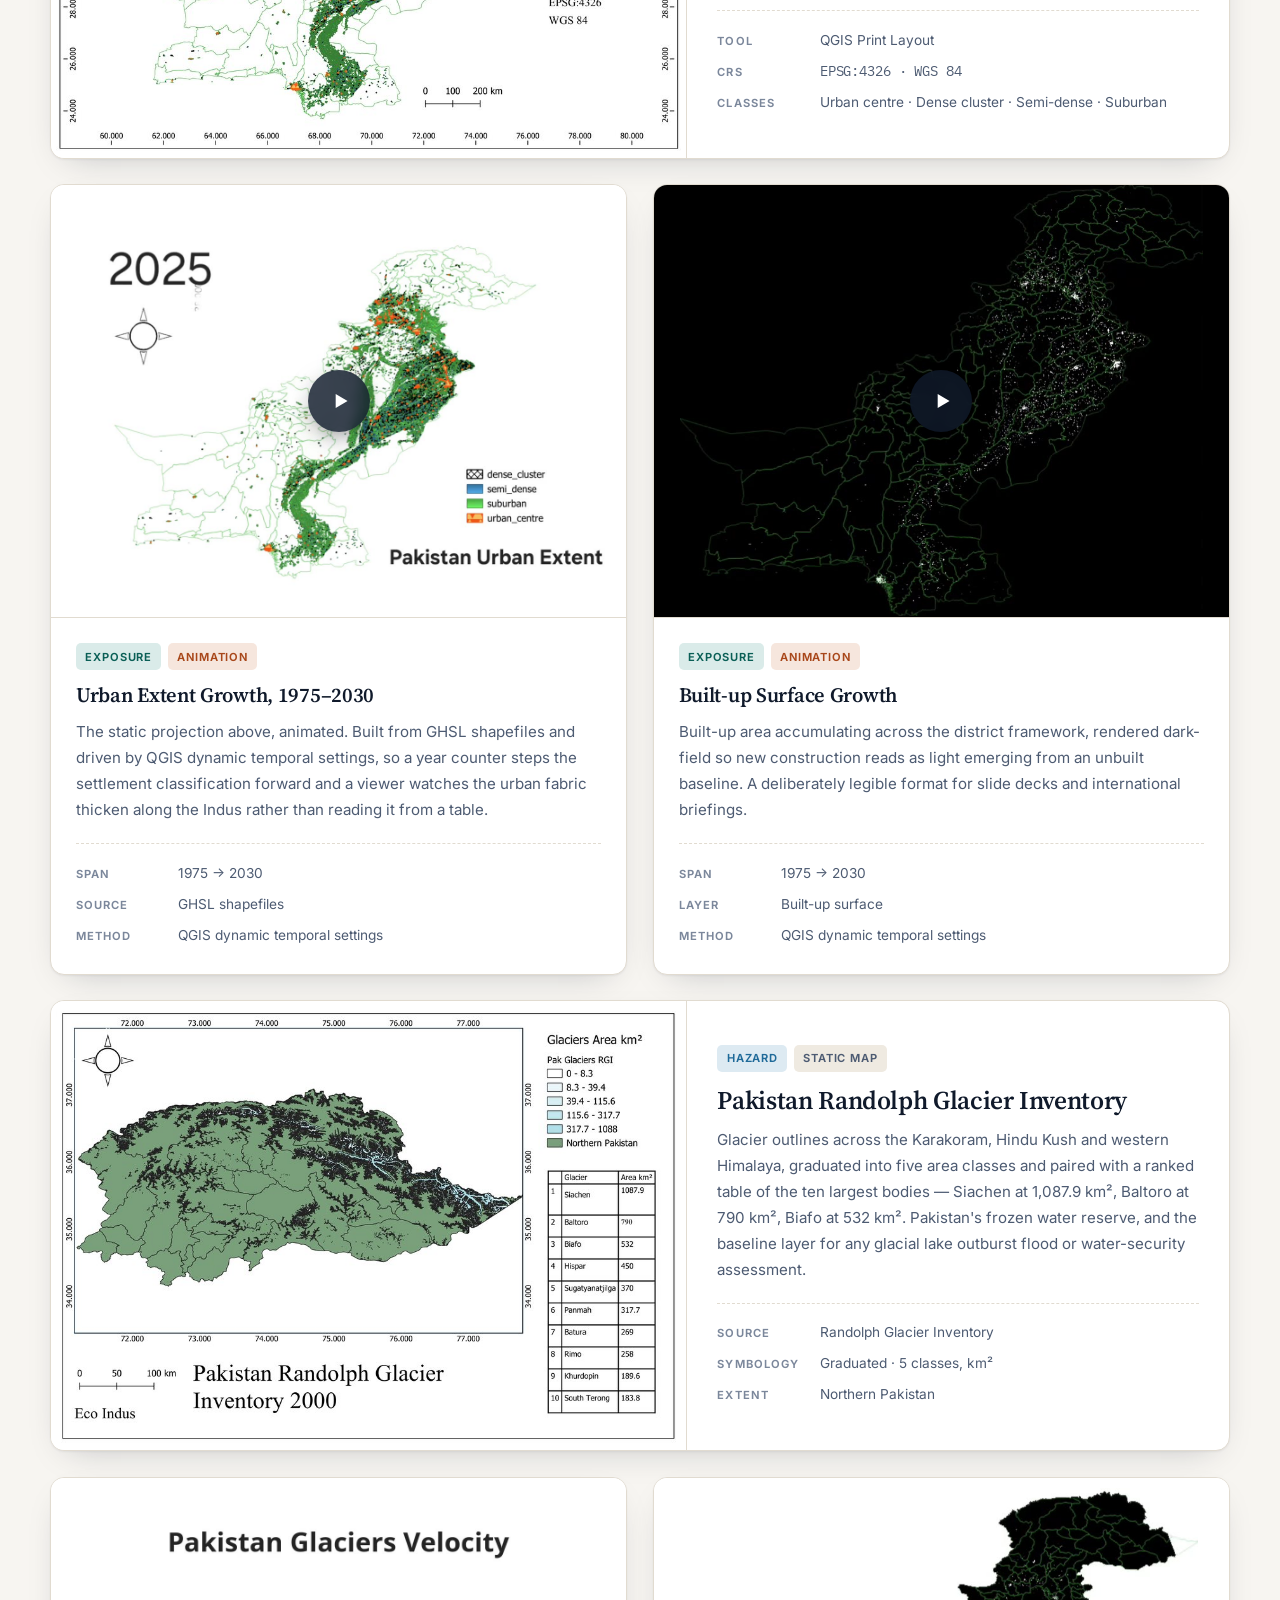
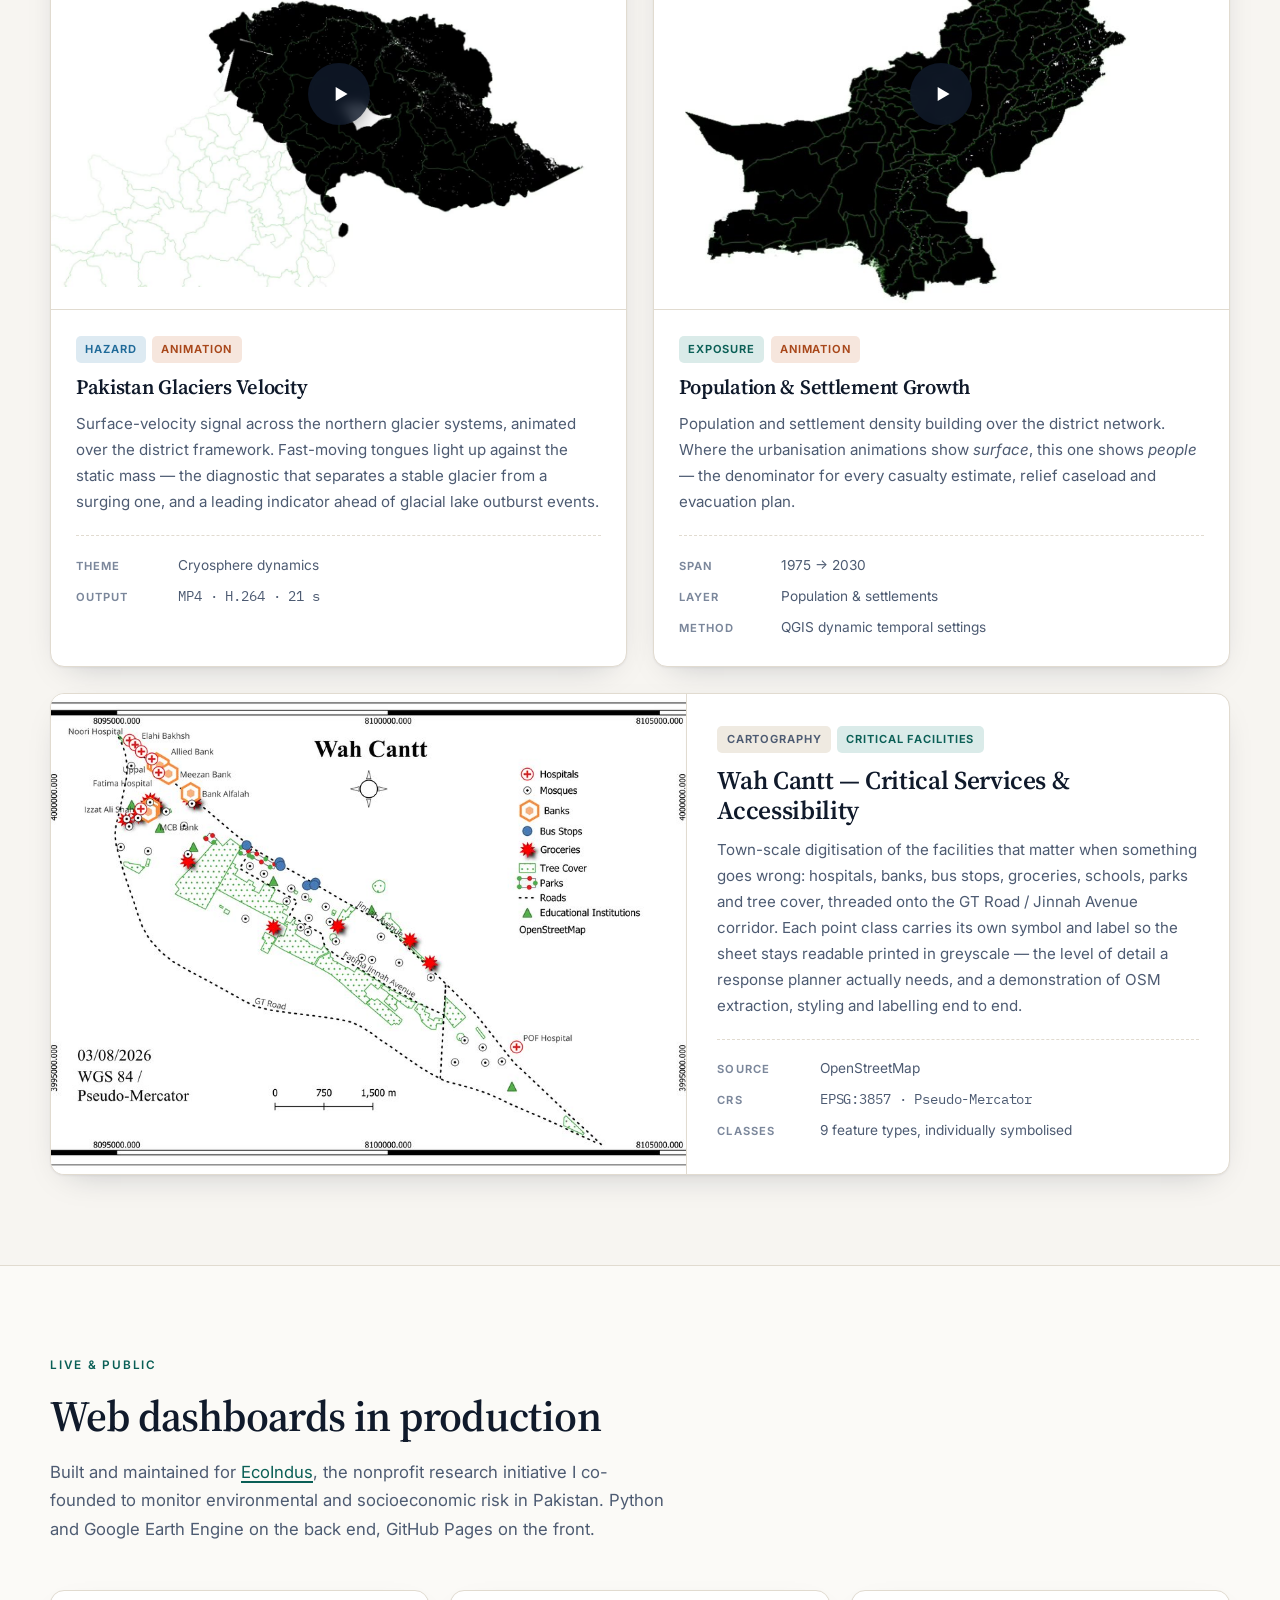
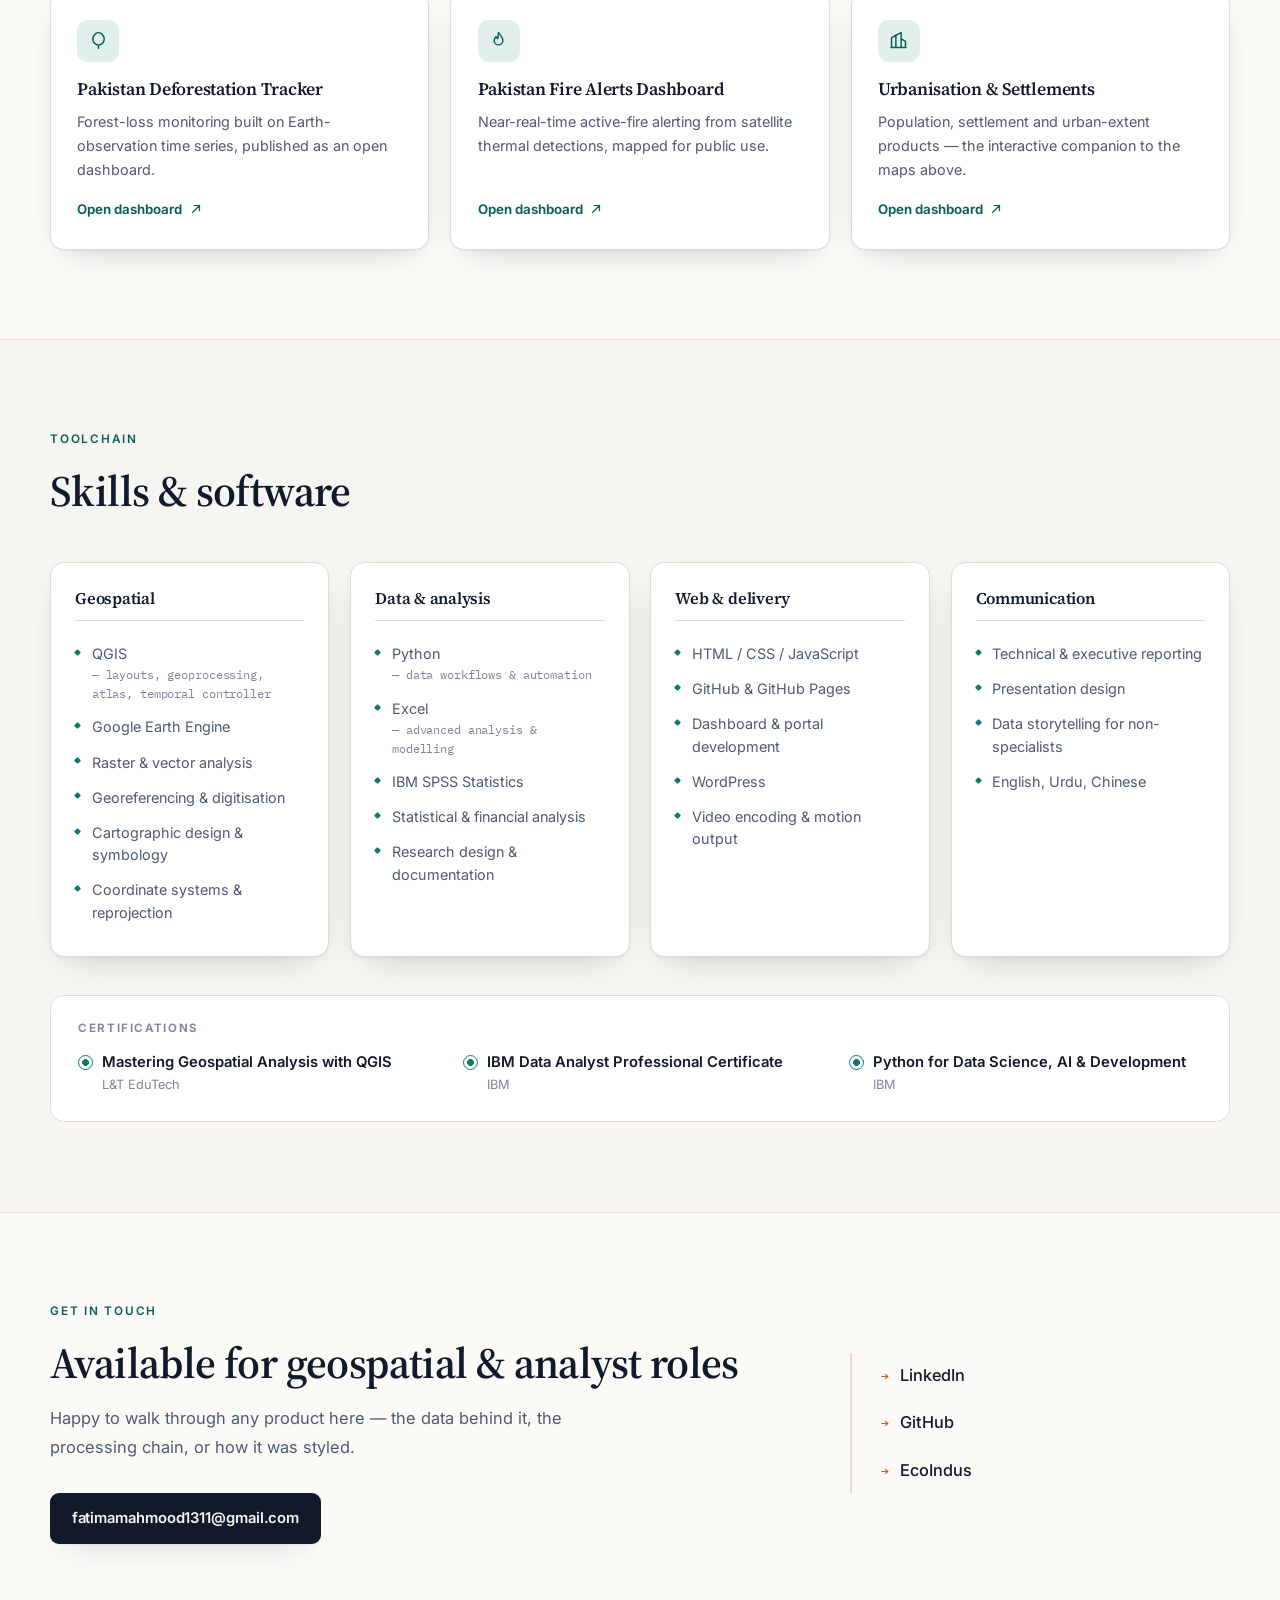
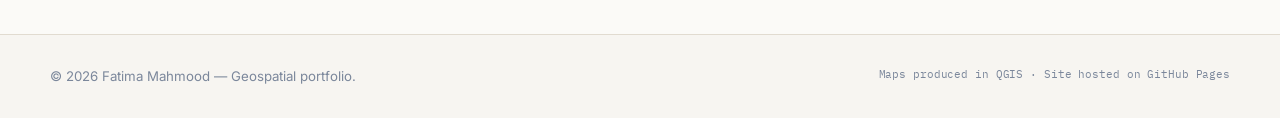
==== commit e97071b0: "Trim to a QGIS-only portfolio and correct the animation date range - All GHSL time-series run 1975-2" ====
--- a/index.html
+++ b/index.html
@@ -32,9 +32,7 @@
     <nav class="nav__links" aria-label="Primary">
       <a href="#work">Work</a>
       <a href="#dashboards">Dashboards</a>
-      <a href="#method">Method</a>
       <a href="#skills">Skills</a>
-      <a href="#experience">Experience</a>
       <a href="#contact">Contact</a>
     </nav>
     <div class="nav__actions">
@@ -42,7 +40,7 @@
         <svg class="i-sun" viewBox="0 0 24 24" aria-hidden="true"><circle cx="12" cy="12" r="4.2"/><g stroke-linecap="round"><path d="M12 2.6v2.4M12 19v2.4M21.4 12H19M5 12H2.6M18.6 5.4l-1.7 1.7M7.1 16.9l-1.7 1.7M18.6 18.6l-1.7-1.7M7.1 7.1L5.4 5.4"/></g></svg>
         <svg class="i-moon" viewBox="0 0 24 24" aria-hidden="true"><path d="M20 14.2A8.2 8.2 0 019.8 4 8.4 8.4 0 1020 14.2z"/></svg>
       </button>
-      <a class="btn btn--sm btn--solid" href="assets/docs/Fatima-Mahmood-CV.pdf" download>CV</a>
+      <a class="btn btn--sm btn--solid" href="#work">View work</a>
       <button class="nav__burger" id="burger" type="button" aria-label="Menu" aria-expanded="false"><span></span><span></span><span></span></button>
     </div>
   </div>
@@ -64,15 +62,12 @@
       </p>
       <div class="hero__cta">
         <a class="btn btn--solid" href="#work">View the map portfolio</a>
-        <a class="btn btn--ghost" href="assets/docs/Fatima-Mahmood-CV.pdf" download>
-          <svg viewBox="0 0 24 24" aria-hidden="true" class="btn__i"><path d="M12 3v11m0 0l4-4m-4 4l-4-4M4 18.5h16"/></svg>
-          Download CV
-        </a>
+        <a class="btn btn--ghost" href="#dashboards">Live dashboards</a>
       </div>
       <dl class="hero__stats">
         <div><dt>7</dt><dd>Map &amp; motion products</dd></div>
         <div><dt>3</dt><dd>Live public dashboards</dd></div>
-        <div><dt>1995&ndash;2030</dt><dd>Time-series modelled</dd></div>
+        <div><dt>1975&ndash;2030</dt><dd>Time-series modelled</dd></div>
       </dl>
     </div>
 
@@ -83,37 +78,9 @@
       </video>
       <figcaption>
         <span class="mono">FIG. 01</span>
-        Pakistan urban extent, 1995&ndash;2030 &middot; GHSL degree-of-urbanisation classes
+        Pakistan urban extent, 1975&ndash;2030 &middot; GHSL degree-of-urbanisation classes
       </figcaption>
     </figure>
-  </div>
-</section>
-
-<!-- ───────────────────────── CAPABILITIES ───────────────────── -->
-<section class="section section--tight" id="focus">
-  <div class="wrap">
-    <div class="cap-grid">
-      <article class="cap reveal">
-        <span class="cap__n mono">01</span>
-        <h3>Spatial analysis &amp; remote sensing</h3>
-        <p>Processing satellite and open geospatial datasets in QGIS and Google Earth Engine — raster and vector workflows, reclassification, zonal statistics, change detection over time.</p>
-      </article>
-      <article class="cap reveal" data-delay="1">
-        <span class="cap__n mono">02</span>
-        <h3>Cartography &amp; map production</h3>
-        <p>Print-standard layouts with neatlines, graticules, declared CRS, scale bars and legends — consistent symbology and documentation across every product in a series.</p>
-      </article>
-      <article class="cap reveal" data-delay="2">
-        <span class="cap__n mono">03</span>
-        <h3>Motion &amp; multimedia</h3>
-        <p>Animated time-series map products for briefings, social channels and international forums — rendered, encoded and delivered web-ready for any device.</p>
-      </article>
-      <article class="cap reveal" data-delay="3">
-        <span class="cap__n mono">04</span>
-        <h3>Web dashboards &amp; delivery</h3>
-        <p>Public-facing dashboards and portals built with Python, HTML/CSS/JS and GitHub Pages — turning a technical layer stack into something a non-specialist can navigate.</p>
-      </article>
-    </div>
   </div>
 </section>
 
@@ -168,11 +135,12 @@
         </div>
         <div class="card__body">
           <div class="card__tags"><span class="tag tag--exp">Exposure</span><span class="tag tag--mot">Animation</span></div>
-          <h3>Urban Extent Growth, 1995&ndash;2030</h3>
-          <p>The static projection above, animated. A year counter drives 35 frames of settlement classification so a viewer watches the urban fabric thicken along the Indus rather than reading it from a table.</p>
-          <dl class="meta">
-            <div><dt>Span</dt><dd>1995 &rarr; 2030</dd></div>
-            <div><dt>Output</dt><dd class="mono">MP4 · H.264 · 30 fps</dd></div>
+          <h3>Urban Extent Growth, 1975&ndash;2030</h3>
+          <p>The static projection above, animated. Built from GHSL shapefiles and driven by QGIS dynamic temporal settings, so a year counter steps the settlement classification forward and a viewer watches the urban fabric thicken along the Indus rather than reading it from a table.</p>
+          <dl class="meta">
+            <div><dt>Span</dt><dd>1975 &rarr; 2030</dd></div>
+            <div><dt>Source</dt><dd>GHSL shapefiles</dd></div>
+            <div><dt>Method</dt><dd>QGIS dynamic temporal settings</dd></div>
           </dl>
         </div>
       </article>
@@ -190,8 +158,9 @@
           <h3>Built-up Surface Growth</h3>
           <p>Built-up area accumulating across the district framework, rendered dark-field so new construction reads as light emerging from an unbuilt baseline. A deliberately legible format for slide decks and international briefings.</p>
           <dl class="meta">
+            <div><dt>Span</dt><dd>1975 &rarr; 2030</dd></div>
             <div><dt>Layer</dt><dd>Built-up surface</dd></div>
-            <div><dt>Basemap</dt><dd>District boundaries</dd></div>
+            <div><dt>Method</dt><dd>QGIS dynamic temporal settings</dd></div>
           </dl>
         </div>
       </article>
@@ -250,8 +219,9 @@
           <h3>Population &amp; Settlement Growth</h3>
           <p>Population and settlement density building over the district network. Where the urbanisation animations show <em>surface</em>, this one shows <em>people</em> — the denominator for every casualty estimate, relief caseload and evacuation plan.</p>
           <dl class="meta">
+            <div><dt>Span</dt><dd>1975 &rarr; 2030</dd></div>
             <div><dt>Layer</dt><dd>Population &amp; settlements</dd></div>
-            <div><dt>Use</dt><dd>Exposure &amp; vulnerability</dd></div>
+            <div><dt>Method</dt><dd>QGIS dynamic temporal settings</dd></div>
           </dl>
         </div>
       </article>
@@ -322,41 +292,8 @@
   </div>
 </section>
 
-<!-- ────────────────────────── METHOD ────────────────────────── -->
-<section class="section" id="method">
-  <div class="wrap method">
-    <div class="method__intro reveal">
-      <p class="eyebrow">How I work</p>
-      <h2>Method &amp; standards</h2>
-      <p class="shead__sub">A map is only useful if someone else can reproduce it and defend it. Every product above follows the same pipeline.</p>
-    </div>
-    <ol class="steps">
-      <li class="step reveal">
-        <span class="step__n mono">01</span>
-        <h3>Source &amp; validate</h3>
-        <p>Open, citable datasets only — global settlement layers, glacier inventories, OpenStreetMap, satellite archives. Provenance, vintage and licence recorded before a layer enters a project.</p>
-      </li>
-      <li class="step reveal" data-delay="1">
-        <span class="step__n mono">02</span>
-        <h3>Process &amp; verify</h3>
-        <p>Raster and vector geoprocessing in QGIS and Google Earth Engine, with Python where a step needs to repeat. Geometry, projection and attribute checks before styling begins.</p>
-      </li>
-      <li class="step reveal" data-delay="2">
-        <span class="step__n mono">03</span>
-        <h3>Design to standard</h3>
-        <p>Declared CRS, graticule, north arrow, scale bar, legend and date on every sheet. One symbology system across a series so products read as a coherent family, in colour or greyscale.</p>
-      </li>
-      <li class="step reveal" data-delay="3">
-        <span class="step__n mono">04</span>
-        <h3>Publish &amp; narrate</h3>
-        <p>Delivered as print sheets, web-encoded animations or hosted dashboards — each paired with plain-language framing so a non-technical reader gets the finding, not just the graphic.</p>
-      </li>
-    </ol>
-  </div>
-</section>
-
 <!-- ────────────────────────── SKILLS ────────────────────────── -->
-<section class="section section--alt" id="skills">
+<section class="section" id="skills">
   <div class="wrap">
     <header class="shead reveal">
       <p class="eyebrow">Toolchain</p>
@@ -416,66 +353,15 @@
   </div>
 </section>
 
-<!-- ──────────────────────── EXPERIENCE ──────────────────────── -->
-<section class="section" id="experience">
-  <div class="wrap">
-    <header class="shead reveal">
-      <p class="eyebrow">Background</p>
-      <h2>Experience &amp; education</h2>
-    </header>
-    <ol class="timeline">
-      <li class="tl reveal">
-        <div class="tl__when mono">Dec 2025 — Present</div>
-        <div class="tl__what">
-          <h3>Co-Founder &amp; Environmental Research Lead <span>EcoIndus</span></h3>
-          <p>Co-founded a nonprofit research initiative monitoring environmental and socioeconomic risk from climate emergencies in Pakistan. Built public dashboards on deforestation, fire alerts, population and settlements using Python, QGIS, Google Earth Engine and GitHub Pages, and translated technical findings into maps and narratives for non-technical audiences.</p>
-        </div>
-      </li>
-      <li class="tl reveal" data-delay="1">
-        <div class="tl__when mono">Apr 2024 — Dec 2024</div>
-        <div class="tl__what">
-          <h3>Business Development Officer <span>Enrichers Pvt. Ltd. — Commodities Trading</span></h3>
-          <p>Practical training in futures and commodities markets covering risk management, diversification and margin-based trading. Applied fundamental and technical analysis to evaluate market movements against daily outreach KPIs.</p>
-        </div>
-      </li>
-      <li class="tl reveal" data-delay="2">
-        <div class="tl__when mono">Dec 2023 — Feb 2024</div>
-        <div class="tl__what">
-          <h3>Business Development Officer <span>HelpTribe</span></h3>
-          <p>Lead generation and client outreach, with support on website content and online visibility.</p>
-        </div>
-      </li>
-      <li class="tl reveal" data-delay="3">
-        <div class="tl__when mono">Jul 2023 — Sep 2023</div>
-        <div class="tl__what">
-          <h3>Intern, Banking &amp; Finance <span>Askari Bank</span></h3>
-          <p>Account-opening documentation, journal voucher balancing, daily clearance reporting and cheque processing under compliance requirements.</p>
-        </div>
-      </li>
-      <li class="tl reveal" data-delay="4">
-        <div class="tl__when mono">2019 — Jan 2024</div>
-        <div class="tl__what">
-          <h3>BBA, Bachelor of Business Administration <span>COMSATS University Islamabad</span></h3>
-          <p>Financial management, financial statement analysis and valuation, investment and portfolio management, international finance and strategic management.</p>
-        </div>
-      </li>
-    </ol>
-  </div>
-</section>
-
 <!-- ────────────────────────── CONTACT ───────────────────────── -->
 <section class="section contact" id="contact">
   <div class="wrap contact__inner reveal">
     <div>
       <p class="eyebrow">Get in touch</p>
       <h2>Available for geospatial &amp; analyst roles</h2>
-      <p class="contact__lede">Happy to walk through any product here — the data behind it, the processing chain, or how it was styled. Reach me by email, or download the full CV.</p>
+      <p class="contact__lede">Happy to walk through any product here — the data behind it, the processing chain, or how it was styled.</p>
       <div class="contact__actions">
         <a class="btn btn--solid" href="mailto:fatimamahmood1311@gmail.com">fatimamahmood1311@gmail.com</a>
-        <a class="btn btn--ghost" href="assets/docs/Fatima-Mahmood-CV.pdf" download>
-          <svg viewBox="0 0 24 24" aria-hidden="true" class="btn__i"><path d="M12 3v11m0 0l4-4m-4 4l-4-4M4 18.5h16"/></svg>
-          Download CV
-        </a>
       </div>
     </div>
     <ul class="contact__links">
--- a/assets/css/style.css
+++ b/assets/css/style.css
@@ -76,7 +76,7 @@
 .eyebrow .dot{width:7px;height:7px;border-radius:50%;background:var(--accent-2);box-shadow:0 0 0 4px color-mix(in srgb,var(--accent-2) 16%,transparent)}
 
 .shead{max-width:62ch;margin-bottom:2.9rem}
-.shead h2,.method__intro h2,.contact h2{font-size:clamp(1.85rem,3.4vw,2.7rem)}
+.shead h2,.contact h2{font-size:clamp(1.85rem,3.4vw,2.7rem)}
 .shead__sub{margin-top:1rem;color:var(--ink-2);font-size:1.045rem;line-height:1.72}
 .shead__sub a{color:var(--accent-ink);text-decoration:underline;text-underline-offset:3px;text-decoration-thickness:1.5px}
 [data-theme="dark"] .shead__sub a{color:var(--accent)}
@@ -161,12 +161,20 @@
   font-size:clamp(2.35rem,5.3vw,4.1rem);line-height:1.07;letter-spacing:-.028em;
   margin-bottom:1.5rem;max-width:15ch;
 }
-.hero__title em{font-style:normal;color:var(--accent-ink);position:relative;white-space:nowrap}
+.hero__title em{
+  font-style:normal;color:var(--accent-ink);
+  /* Painted underline instead of a pseudo-element so it follows the text when
+     the heading wraps. box-decoration-break:clone gives every line fragment
+     its own band; without it the background is sliced across the whole run. */
+  background-image:linear-gradient(color-mix(in srgb,var(--accent-2) 45%,transparent) 0 100%);
+  background-size:100% .095em;
+  background-position:0 94%;
+  background-repeat:no-repeat;
+  -webkit-box-decoration-break:clone;
+  box-decoration-break:clone;
+  padding-bottom:.07em;
+}
 [data-theme="dark"] .hero__title em{color:var(--accent)}
-.hero__title em::after{
-  content:"";position:absolute;left:0;right:0;bottom:.06em;height:.11em;
-  background:color-mix(in srgb,var(--accent-2) 42%,transparent);border-radius:2px;z-index:-1;
-}
 .hero__lede{color:var(--ink-2);font-size:1.075rem;line-height:1.75;max-width:56ch}
 .hero__lede strong{color:var(--ink);font-weight:600}
 .hero__cta{display:flex;flex-wrap:wrap;gap:.75rem;margin-top:2rem}
@@ -187,16 +195,7 @@
 
 /* ── sections ──────────────────────────────────────────────── */
 .section{padding:clamp(3.6rem,7vw,6.4rem) 0}
-.section--tight{padding-top:0;padding-bottom:clamp(.5rem,1.5vw,1.4rem)}
 .section--alt{background:var(--surface-2);border-block:1px solid var(--line)}
-
-/* ── capabilities ──────────────────────────────────────────── */
-.cap-grid{display:grid;grid-template-columns:repeat(4,1fr);gap:1px;background:var(--line);border:1px solid var(--line);border-radius:var(--r);overflow:hidden}
-.cap{background:var(--surface);padding:1.9rem 1.6rem;transition:background .2s}
-.cap:hover{background:var(--surface-2)}
-.cap__n{display:block;color:var(--accent-2);font-weight:500;letter-spacing:.1em;margin-bottom:.9rem}
-.cap h3{font-size:1.12rem;margin-bottom:.6rem;letter-spacing:-.01em}
-.cap p{font-size:.905rem;color:var(--ink-2);line-height:1.68}
 
 /* ── filters ───────────────────────────────────────────────── */
 .filters{display:flex;flex-wrap:wrap;gap:.5rem;margin-bottom:2rem}
@@ -297,18 +296,6 @@
 .dash__go svg{width:14px;height:14px;stroke-width:2.1;transition:transform .22s}
 .dash:hover .dash__go svg{transform:translate(2px,-2px)}
 
-/* ── method ────────────────────────────────────────────────── */
-.method{display:grid;grid-template-columns:.85fr 1.15fr;gap:clamp(2rem,5vw,4.5rem);align-items:start}
-.method__intro{position:sticky;top:calc(var(--nav-h) + 2.5rem)}
-.steps{display:grid;gap:1px;background:var(--line);border:1px solid var(--line);border-radius:var(--r);overflow:hidden}
-.step{background:var(--surface);padding:1.7rem 1.7rem 1.7rem 4.4rem;position:relative;transition:background .2s}
-.step:hover{background:var(--surface-2)}
-.step__n{
-  position:absolute;left:1.7rem;top:1.85rem;font-weight:500;color:var(--accent-2);letter-spacing:.08em;
-}
-.step h3{font-size:1.08rem;margin-bottom:.45rem}
-.step p{font-size:.925rem;color:var(--ink-2);line-height:1.7}
-
 /* ── skills ────────────────────────────────────────────────── */
 .skill-grid{display:grid;grid-template-columns:repeat(4,1fr);gap:1.3rem}
 .skillset{background:var(--surface);border:1px solid var(--line);border-radius:var(--r);padding:1.6rem 1.5rem;box-shadow:var(--shadow)}
@@ -328,17 +315,6 @@
 }
 .certs__list strong{display:block;font-weight:600}
 .certs__list span{font-size:.8rem;color:var(--ink-3)}
-
-/* ── timeline ──────────────────────────────────────────────── */
-.timeline{position:relative;padding-left:0}
-.tl{display:grid;grid-template-columns:11.5rem 1fr;gap:2rem;padding:1.6rem 0;border-top:1px solid var(--line)}
-.tl:first-child{border-top:0;padding-top:0}
-.tl__when{color:var(--ink-3);padding-top:.28rem;letter-spacing:.01em;position:relative}
-.tl__when::before{content:"";position:absolute;left:-1.05rem;top:.72rem;width:6px;height:6px;border-radius:50%;background:var(--accent-2)}
-.tl__what h3{font-size:1.12rem;margin-bottom:.55rem}
-.tl__what h3 span{display:block;font-family:var(--font-sans);font-size:.85rem;font-weight:500;color:var(--accent-ink);margin-top:.28rem;letter-spacing:0}
-[data-theme="dark"] .tl__what h3 span{color:var(--accent)}
-.tl__what p{font-size:.93rem;color:var(--ink-2);line-height:1.72;max-width:68ch}
 
 /* ── contact ───────────────────────────────────────────────── */
 .contact{background:var(--surface-2);border-top:1px solid var(--line)}
@@ -394,7 +370,6 @@
 
 /* ── responsive ────────────────────────────────────────────── */
 @media (max-width:1080px){
-  .cap-grid{grid-template-columns:repeat(2,1fr)}
   .skill-grid{grid-template-columns:repeat(2,1fr)}
   .certs__list{grid-template-columns:repeat(2,1fr)}
 }
@@ -409,8 +384,6 @@
   .nav__burger{display:flex}
   .hero__inner{grid-template-columns:1fr;gap:2.6rem}
   .hero__title{max-width:18ch}
-  .method{grid-template-columns:1fr}
-  .method__intro{position:static}
   .dash-grid{grid-template-columns:1fr}
   .contact__inner{grid-template-columns:1fr}
   .contact__links{border-left:0;border-top:2px solid var(--line);padding-left:0;padding-top:1.4rem}
@@ -422,15 +395,10 @@
   .card--wide .card__media{border-right:0;border-bottom:1px solid var(--line)}
   .card--wide .card__media img{aspect-ratio:1000/707;min-height:0}
   .card--wide .card__body{padding:1.6rem 1.5rem 1.7rem}
-  .cap-grid{grid-template-columns:1fr}
   .skill-grid{grid-template-columns:1fr}
   .certs__list{grid-template-columns:1fr}
-  .tl{grid-template-columns:1fr;gap:.7rem}
-  .tl__when::before{display:none}
   .hero__stats{gap:1.6rem}
   .hero__stats dt{font-size:1.5rem}
-  .step{padding:1.5rem 1.4rem 1.5rem 1.4rem}
-  .step__n{position:static;display:block;margin-bottom:.5rem}
   .meta>div{grid-template-columns:1fr;gap:.1rem}
   .lb__nav{width:40px;height:40px;font-size:1.6rem}
   .lb__nav--prev{left:.4rem}
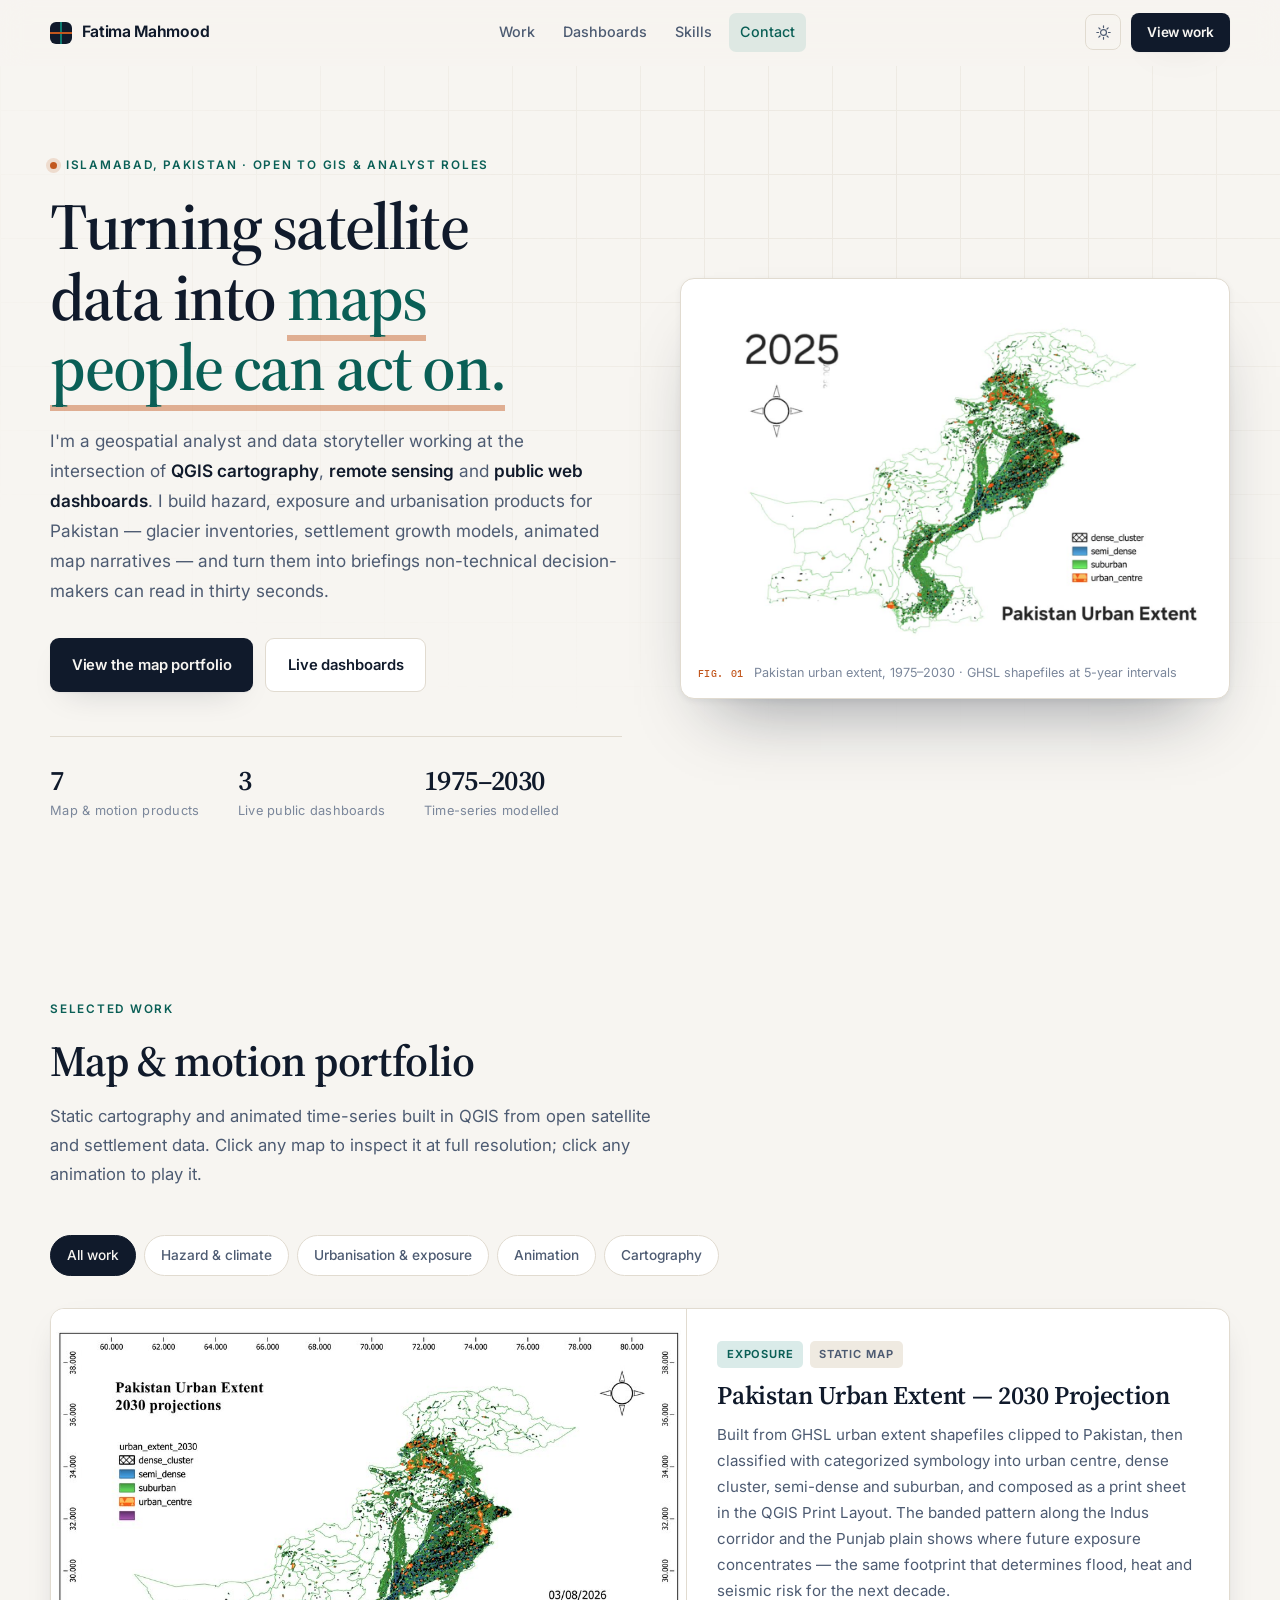
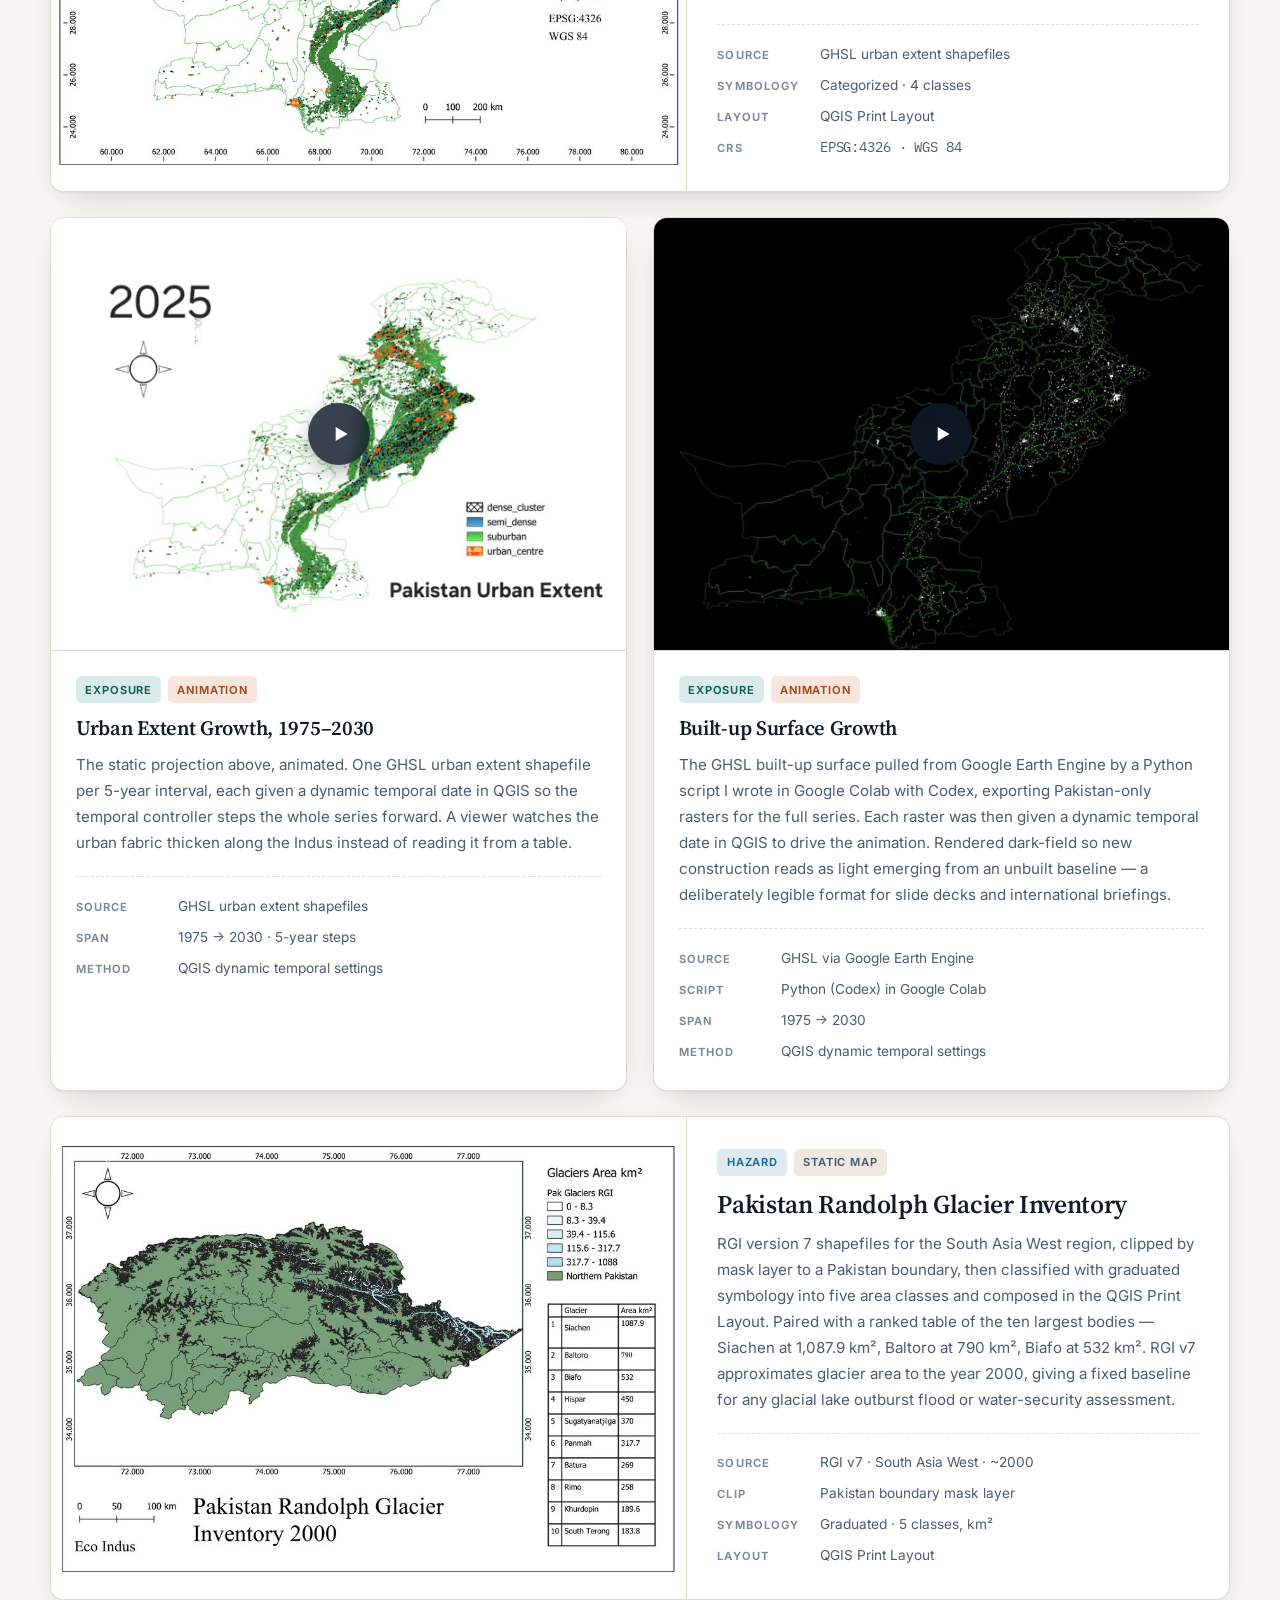
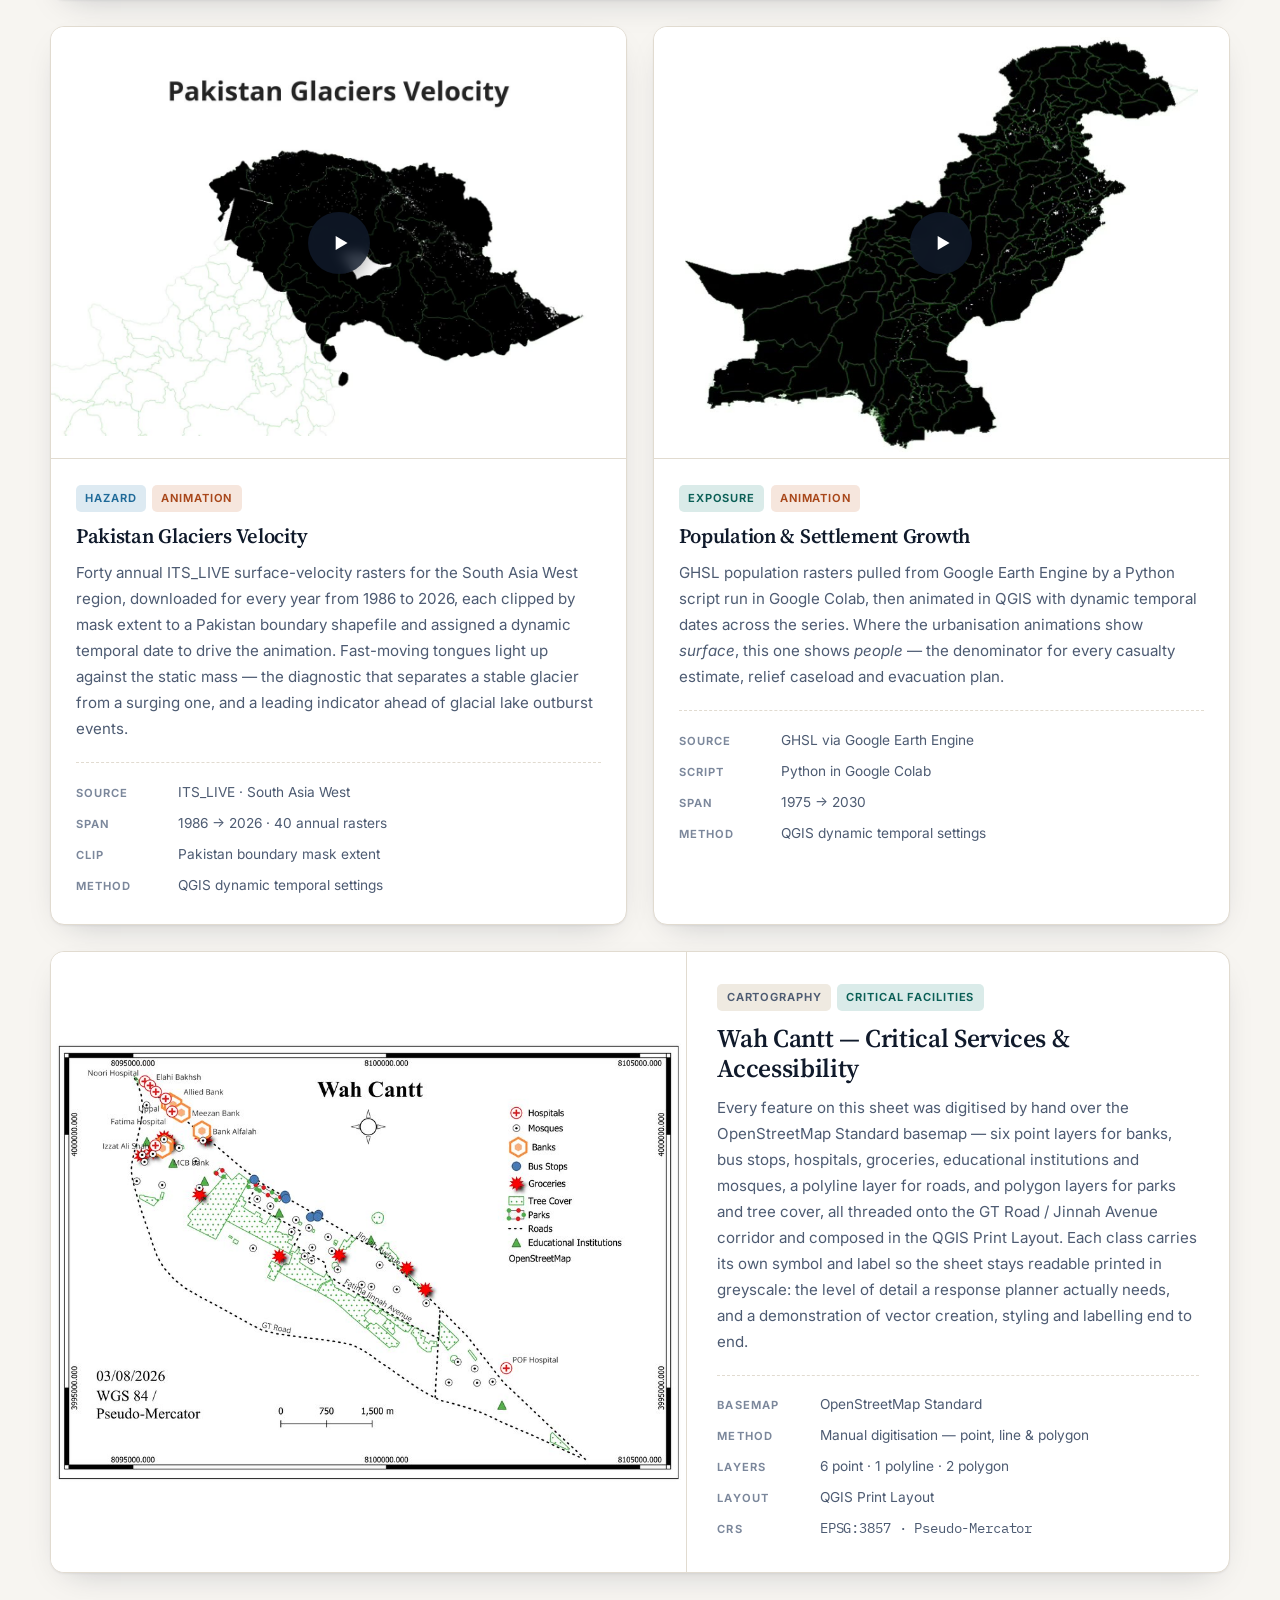
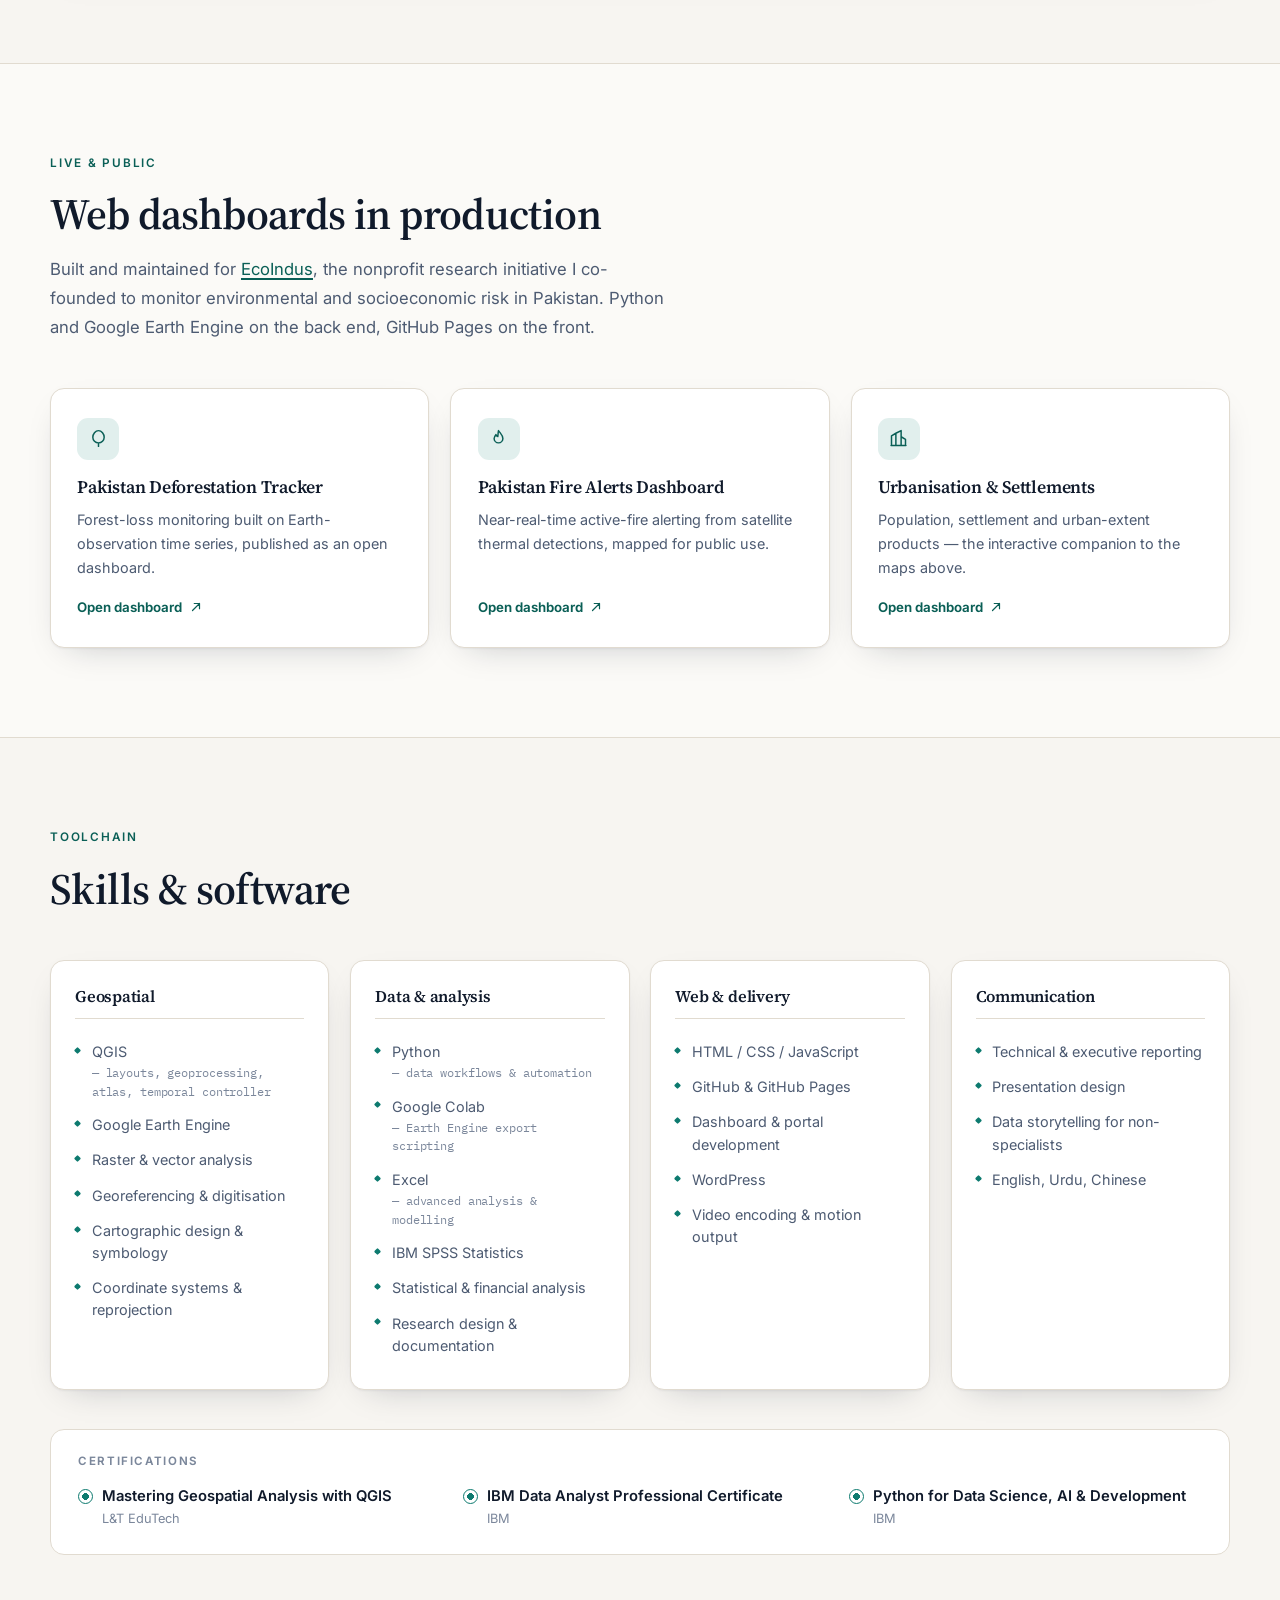
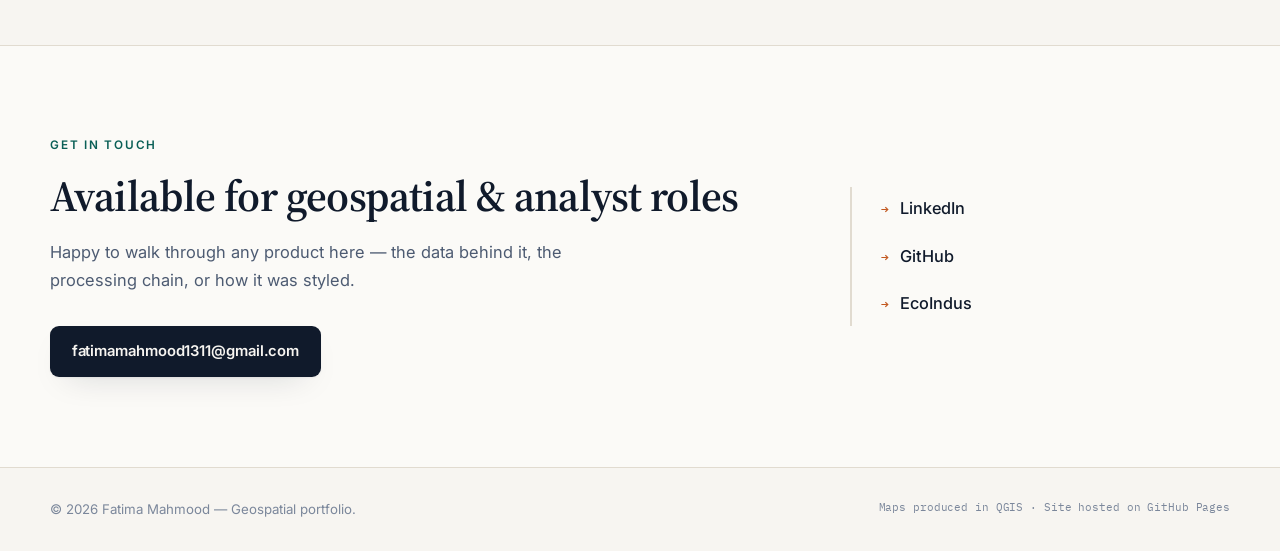
==== commit 7cdfbb44: "Replace inferred project descriptions with the actual QGIS methodology Every card now documents the " ====
--- a/index.html
+++ b/index.html
@@ -78,7 +78,7 @@
       </video>
       <figcaption>
         <span class="mono">FIG. 01</span>
-        Pakistan urban extent, 1975&ndash;2030 &middot; GHSL degree-of-urbanisation classes
+        Pakistan urban extent, 1975&ndash;2030 &middot; GHSL shapefiles at 5-year intervals
       </figcaption>
     </figure>
   </div>
@@ -116,11 +116,12 @@
         <div class="card__body">
           <div class="card__tags"><span class="tag tag--exp">Exposure</span><span class="tag">Static map</span></div>
           <h3>Pakistan Urban Extent — 2030 Projection</h3>
-          <p>National settlement classification projected to 2030, separating urban centres from dense clusters, semi-dense zones and suburban fringe. The banded pattern along the Indus corridor and the Punjab plain shows where future exposure concentrates — the same footprint that determines flood, heat and seismic risk for the next decade.</p>
-          <dl class="meta">
-            <div><dt>Tool</dt><dd>QGIS Print Layout</dd></div>
+          <p>Built from GHSL urban extent shapefiles clipped to Pakistan, then classified with categorized symbology into urban centre, dense cluster, semi-dense and suburban, and composed as a print sheet in the QGIS Print Layout. The banded pattern along the Indus corridor and the Punjab plain shows where future exposure concentrates — the same footprint that determines flood, heat and seismic risk for the next decade.</p>
+          <dl class="meta">
+            <div><dt>Source</dt><dd>GHSL urban extent shapefiles</dd></div>
+            <div><dt>Symbology</dt><dd>Categorized · 4 classes</dd></div>
+            <div><dt>Layout</dt><dd>QGIS Print Layout</dd></div>
             <div><dt>CRS</dt><dd class="mono">EPSG:4326 · WGS 84</dd></div>
-            <div><dt>Classes</dt><dd>Urban centre · Dense cluster · Semi-dense · Suburban</dd></div>
           </dl>
         </div>
       </article>
@@ -136,10 +137,10 @@
         <div class="card__body">
           <div class="card__tags"><span class="tag tag--exp">Exposure</span><span class="tag tag--mot">Animation</span></div>
           <h3>Urban Extent Growth, 1975&ndash;2030</h3>
-          <p>The static projection above, animated. Built from GHSL shapefiles and driven by QGIS dynamic temporal settings, so a year counter steps the settlement classification forward and a viewer watches the urban fabric thicken along the Indus rather than reading it from a table.</p>
-          <dl class="meta">
-            <div><dt>Span</dt><dd>1975 &rarr; 2030</dd></div>
-            <div><dt>Source</dt><dd>GHSL shapefiles</dd></div>
+          <p>The static projection above, animated. One GHSL urban extent shapefile per 5-year interval, each given a dynamic temporal date in QGIS so the temporal controller steps the whole series forward. A viewer watches the urban fabric thicken along the Indus instead of reading it from a table.</p>
+          <dl class="meta">
+            <div><dt>Source</dt><dd>GHSL urban extent shapefiles</dd></div>
+            <div><dt>Span</dt><dd>1975 &rarr; 2030 · 5-year steps</dd></div>
             <div><dt>Method</dt><dd>QGIS dynamic temporal settings</dd></div>
           </dl>
         </div>
@@ -156,10 +157,11 @@
         <div class="card__body">
           <div class="card__tags"><span class="tag tag--exp">Exposure</span><span class="tag tag--mot">Animation</span></div>
           <h3>Built-up Surface Growth</h3>
-          <p>Built-up area accumulating across the district framework, rendered dark-field so new construction reads as light emerging from an unbuilt baseline. A deliberately legible format for slide decks and international briefings.</p>
-          <dl class="meta">
+          <p>The GHSL built-up surface pulled from Google Earth Engine by a Python script I wrote in Google Colab with Codex, exporting Pakistan-only rasters for the full series. Each raster was then given a dynamic temporal date in QGIS to drive the animation. Rendered dark-field so new construction reads as light emerging from an unbuilt baseline — a deliberately legible format for slide decks and international briefings.</p>
+          <dl class="meta">
+            <div><dt>Source</dt><dd>GHSL via Google Earth Engine</dd></div>
+            <div><dt>Script</dt><dd>Python (Codex) in Google Colab</dd></div>
             <div><dt>Span</dt><dd>1975 &rarr; 2030</dd></div>
-            <div><dt>Layer</dt><dd>Built-up surface</dd></div>
             <div><dt>Method</dt><dd>QGIS dynamic temporal settings</dd></div>
           </dl>
         </div>
@@ -178,11 +180,12 @@
         <div class="card__body">
           <div class="card__tags"><span class="tag tag--haz">Hazard</span><span class="tag">Static map</span></div>
           <h3>Pakistan Randolph Glacier Inventory</h3>
-          <p>Glacier outlines across the Karakoram, Hindu Kush and western Himalaya, graduated into five area classes and paired with a ranked table of the ten largest bodies — Siachen at 1,087.9&nbsp;km², Baltoro at 790&nbsp;km², Biafo at 532&nbsp;km². Pakistan's frozen water reserve, and the baseline layer for any glacial lake outburst flood or water-security assessment.</p>
-          <dl class="meta">
-            <div><dt>Source</dt><dd>Randolph Glacier Inventory</dd></div>
+          <p>RGI version 7 shapefiles for the South Asia West region, clipped by mask layer to a Pakistan boundary, then classified with graduated symbology into five area classes and composed in the QGIS Print Layout. Paired with a ranked table of the ten largest bodies — Siachen at 1,087.9&nbsp;km², Baltoro at 790&nbsp;km², Biafo at 532&nbsp;km². RGI v7 approximates glacier area to the year 2000, giving a fixed baseline for any glacial lake outburst flood or water-security assessment.</p>
+          <dl class="meta">
+            <div><dt>Source</dt><dd>RGI v7 · South Asia West · ~2000</dd></div>
+            <div><dt>Clip</dt><dd>Pakistan boundary mask layer</dd></div>
             <div><dt>Symbology</dt><dd>Graduated · 5 classes, km²</dd></div>
-            <div><dt>Extent</dt><dd>Northern Pakistan</dd></div>
+            <div><dt>Layout</dt><dd>QGIS Print Layout</dd></div>
           </dl>
         </div>
       </article>
@@ -198,10 +201,12 @@
         <div class="card__body">
           <div class="card__tags"><span class="tag tag--haz">Hazard</span><span class="tag tag--mot">Animation</span></div>
           <h3>Pakistan Glaciers Velocity</h3>
-          <p>Surface-velocity signal across the northern glacier systems, animated over the district framework. Fast-moving tongues light up against the static mass — the diagnostic that separates a stable glacier from a surging one, and a leading indicator ahead of glacial lake outburst events.</p>
-          <dl class="meta">
-            <div><dt>Theme</dt><dd>Cryosphere dynamics</dd></div>
-            <div><dt>Output</dt><dd class="mono">MP4 · H.264 · 21 s</dd></div>
+          <p>Forty annual ITS_LIVE surface-velocity rasters for the South Asia West region, downloaded for every year from 1986 to 2026, each clipped by mask extent to a Pakistan boundary shapefile and assigned a dynamic temporal date to drive the animation. Fast-moving tongues light up against the static mass — the diagnostic that separates a stable glacier from a surging one, and a leading indicator ahead of glacial lake outburst events.</p>
+          <dl class="meta">
+            <div><dt>Source</dt><dd>ITS_LIVE · South Asia West</dd></div>
+            <div><dt>Span</dt><dd>1986 &rarr; 2026 · 40 annual rasters</dd></div>
+            <div><dt>Clip</dt><dd>Pakistan boundary mask extent</dd></div>
+            <div><dt>Method</dt><dd>QGIS dynamic temporal settings</dd></div>
           </dl>
         </div>
       </article>
@@ -217,10 +222,11 @@
         <div class="card__body">
           <div class="card__tags"><span class="tag tag--exp">Exposure</span><span class="tag tag--mot">Animation</span></div>
           <h3>Population &amp; Settlement Growth</h3>
-          <p>Population and settlement density building over the district network. Where the urbanisation animations show <em>surface</em>, this one shows <em>people</em> — the denominator for every casualty estimate, relief caseload and evacuation plan.</p>
-          <dl class="meta">
+          <p>GHSL population rasters pulled from Google Earth Engine by a Python script run in Google Colab, then animated in QGIS with dynamic temporal dates across the series. Where the urbanisation animations show <em>surface</em>, this one shows <em>people</em> — the denominator for every casualty estimate, relief caseload and evacuation plan.</p>
+          <dl class="meta">
+            <div><dt>Source</dt><dd>GHSL via Google Earth Engine</dd></div>
+            <div><dt>Script</dt><dd>Python in Google Colab</dd></div>
             <div><dt>Span</dt><dd>1975 &rarr; 2030</dd></div>
-            <div><dt>Layer</dt><dd>Population &amp; settlements</dd></div>
             <div><dt>Method</dt><dd>QGIS dynamic temporal settings</dd></div>
           </dl>
         </div>
@@ -229,7 +235,7 @@
       <!-- 7 -->
       <article class="card card--wide reveal" data-tags="carto exposure">
         <button class="card__media" data-lightbox="assets/img/wah-cantt-services-full.jpg"
-                data-caption="Wah Cantt — critical services and accessibility. OpenStreetMap features, EPSG:3857 / WGS 84 Pseudo-Mercator.">
+                data-caption="Wah Cantt — critical services and accessibility. Vector layers digitised over the OpenStreetMap Standard basemap, EPSG:3857 / WGS 84 Pseudo-Mercator.">
           <img src="assets/img/wah-cantt-services.jpg" alt="Detailed map of Wah Cantt showing hospitals, mosques, banks, bus stops, groceries, parks, tree cover, roads and educational institutions" loading="lazy" width="1000" height="707">
           <span class="card__zoom" aria-hidden="true">
             <svg viewBox="0 0 24 24"><circle cx="11" cy="11" r="6.5"/><path d="M15.8 15.8L21 21M8.5 11h5M11 8.5v5"/></svg>
@@ -239,11 +245,13 @@
         <div class="card__body">
           <div class="card__tags"><span class="tag">Cartography</span><span class="tag tag--exp">Critical facilities</span></div>
           <h3>Wah Cantt — Critical Services &amp; Accessibility</h3>
-          <p>Town-scale digitisation of the facilities that matter when something goes wrong: hospitals, banks, bus stops, groceries, schools, parks and tree cover, threaded onto the GT Road / Jinnah Avenue corridor. Each point class carries its own symbol and label so the sheet stays readable printed in greyscale — the level of detail a response planner actually needs, and a demonstration of OSM extraction, styling and labelling end to end.</p>
-          <dl class="meta">
-            <div><dt>Source</dt><dd>OpenStreetMap</dd></div>
+          <p>Every feature on this sheet was digitised by hand over the OpenStreetMap Standard basemap — six point layers for banks, bus stops, hospitals, groceries, educational institutions and mosques, a polyline layer for roads, and polygon layers for parks and tree cover, all threaded onto the GT Road / Jinnah Avenue corridor and composed in the QGIS Print Layout. Each class carries its own symbol and label so the sheet stays readable printed in greyscale: the level of detail a response planner actually needs, and a demonstration of vector creation, styling and labelling end to end.</p>
+          <dl class="meta">
+            <div><dt>Basemap</dt><dd>OpenStreetMap Standard</dd></div>
+            <div><dt>Method</dt><dd>Manual digitisation — point, line &amp; polygon</dd></div>
+            <div><dt>Layers</dt><dd>6 point · 1 polyline · 2 polygon</dd></div>
+            <div><dt>Layout</dt><dd>QGIS Print Layout</dd></div>
             <div><dt>CRS</dt><dd class="mono">EPSG:3857 · Pseudo-Mercator</dd></div>
-            <div><dt>Classes</dt><dd>9 feature types, individually symbolised</dd></div>
           </dl>
         </div>
       </article>
@@ -315,6 +323,7 @@
         <h3>Data &amp; analysis</h3>
         <ul>
           <li>Python <span class="mono">— data workflows &amp; automation</span></li>
+          <li>Google Colab <span class="mono">— Earth Engine export scripting</span></li>
           <li>Excel <span class="mono">— advanced analysis &amp; modelling</span></li>
           <li>IBM SPSS Statistics</li>
           <li>Statistical &amp; financial analysis</li>
--- a/assets/css/style.css
+++ b/assets/css/style.css
@@ -226,7 +226,11 @@
 }
 .card--wide .card__media{border-bottom:0;border-right:1px solid var(--line)}
 .card__media img{width:100%;height:100%;object-fit:cover;aspect-ratio:1000/707;transition:transform .5s cubic-bezier(.2,.7,.3,1)}
-.card--wide .card__media img{aspect-ratio:auto;min-height:100%}
+/* Wide cards: never crop the map. The media column grows with the text
+   column, so contain-fit and centre it rather than letting cover chop the
+   sheet edges off. */
+.card--wide .card__media{display:flex;align-items:center}
+.card--wide .card__media img{height:auto;min-height:0;object-fit:contain}
 .card:hover .card__media img{transform:scale(1.028)}
 .card__zoom{
   position:absolute;left:.85rem;bottom:.85rem;display:inline-flex;align-items:center;gap:.45rem;
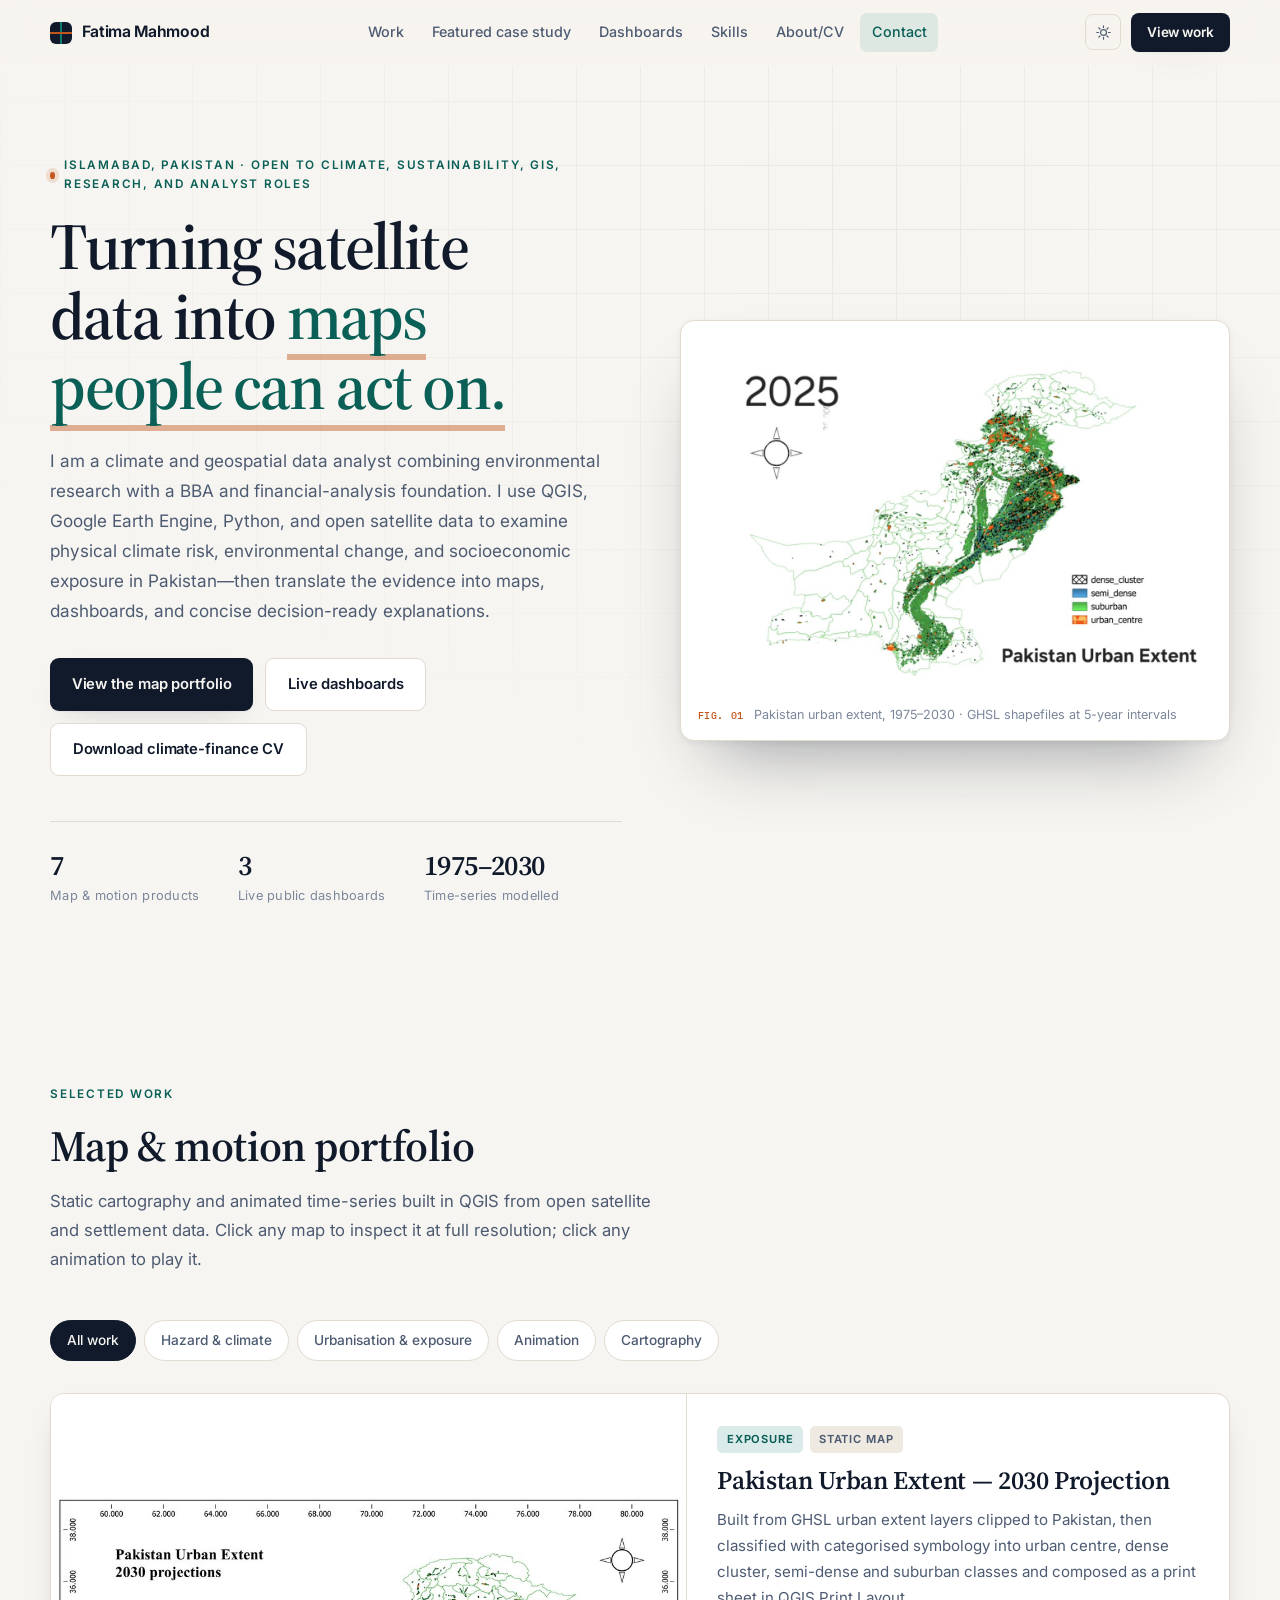
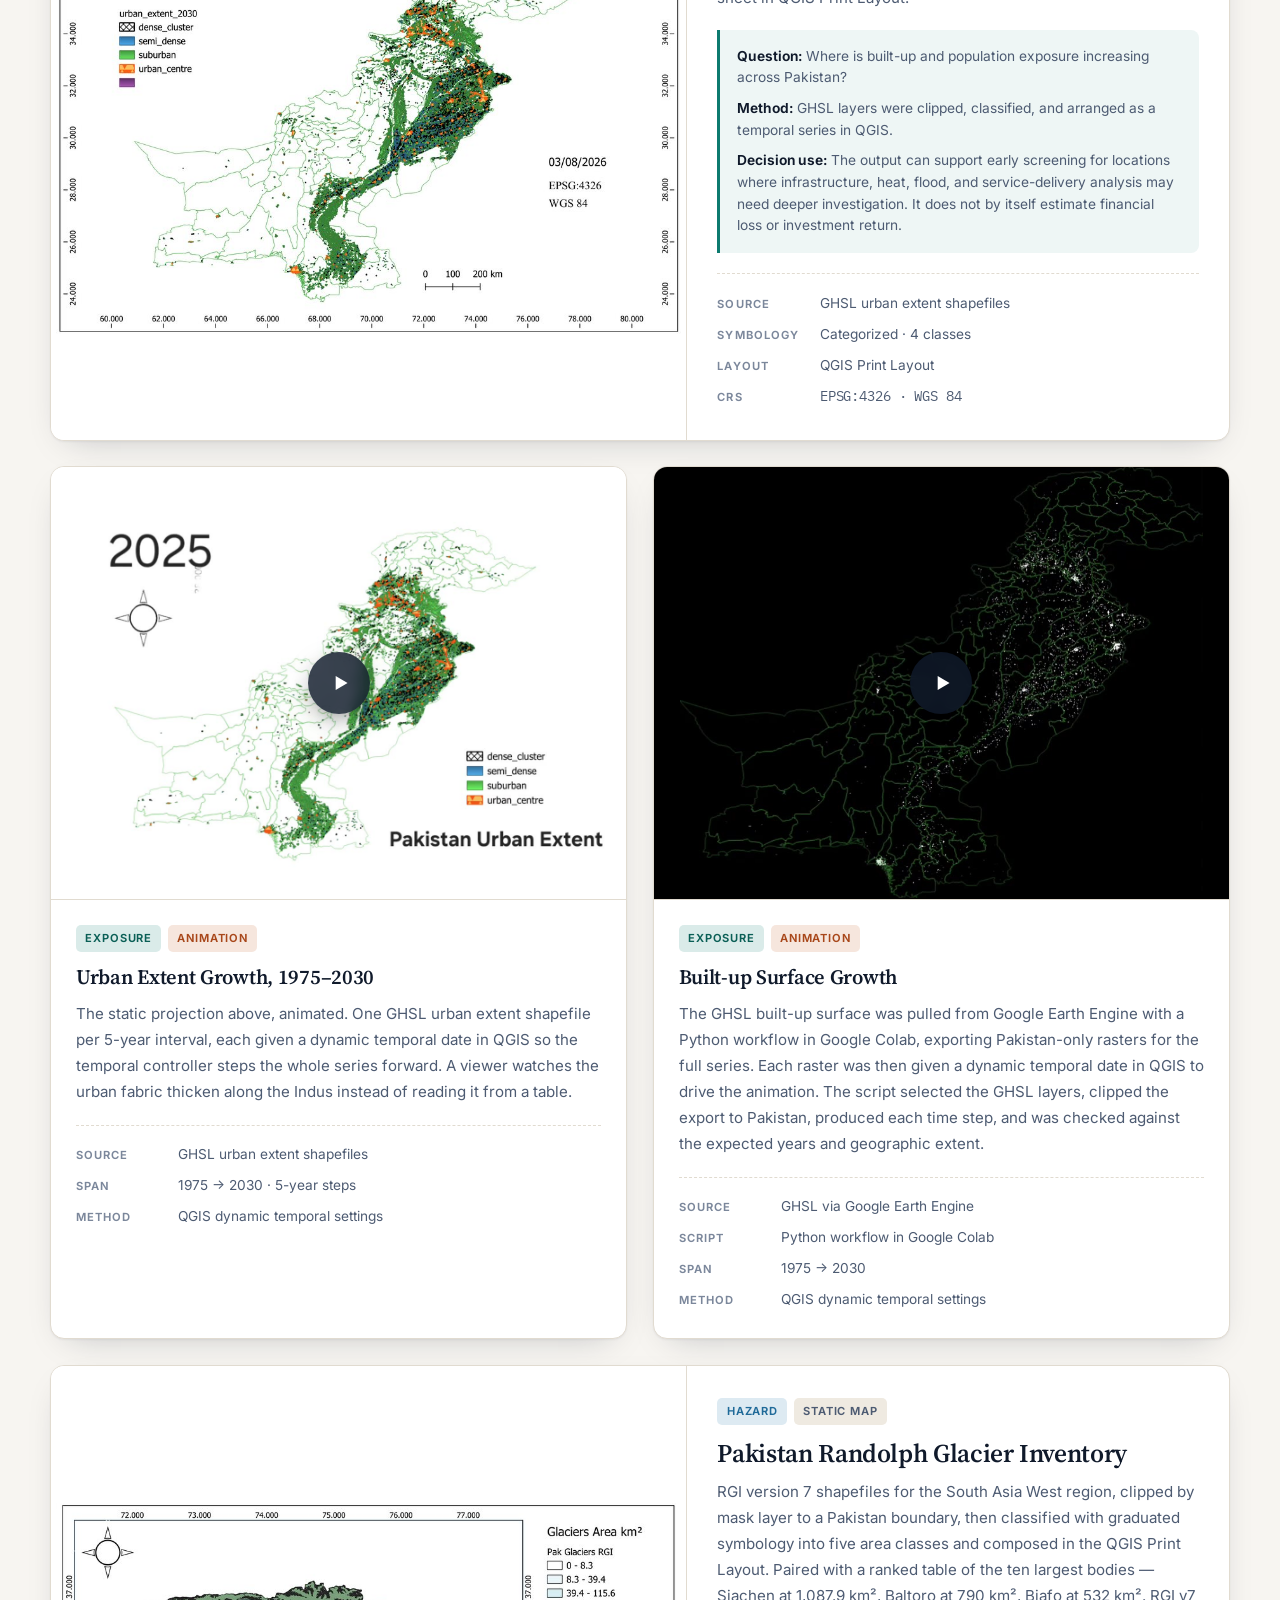
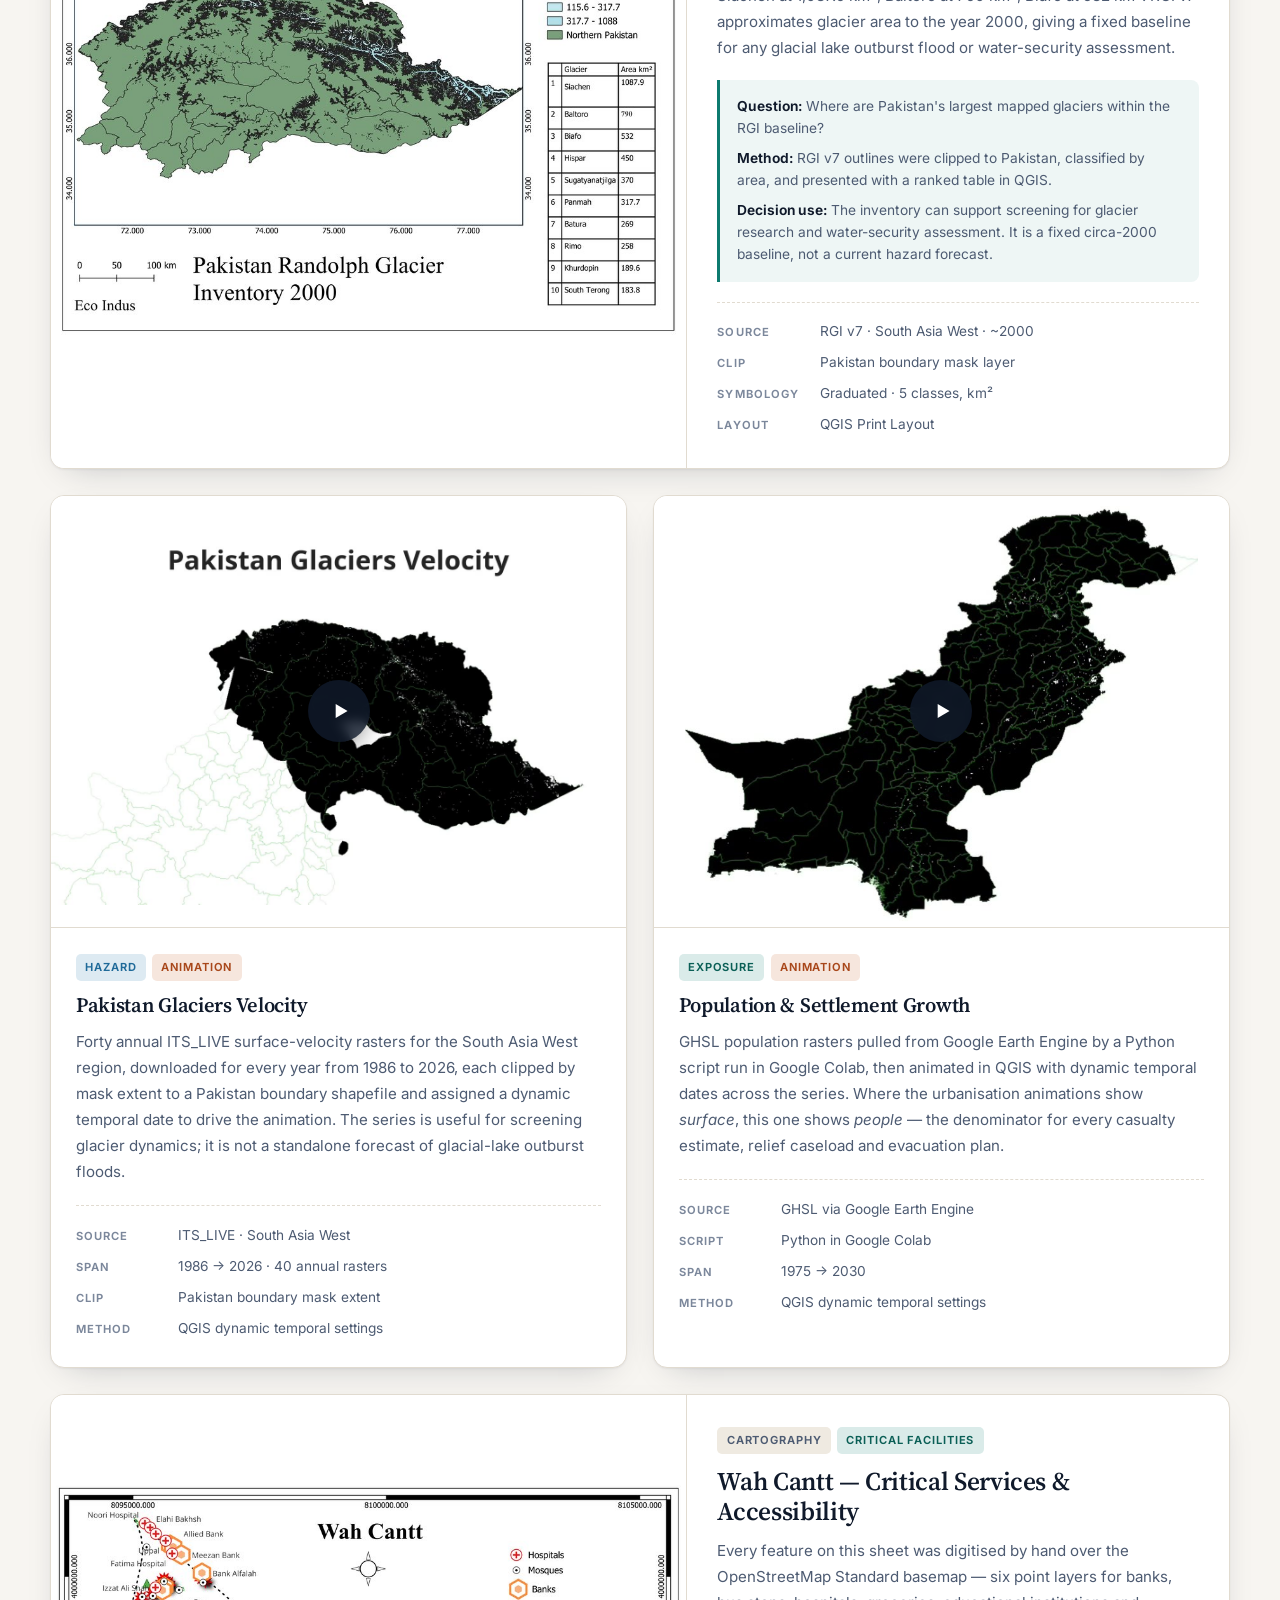
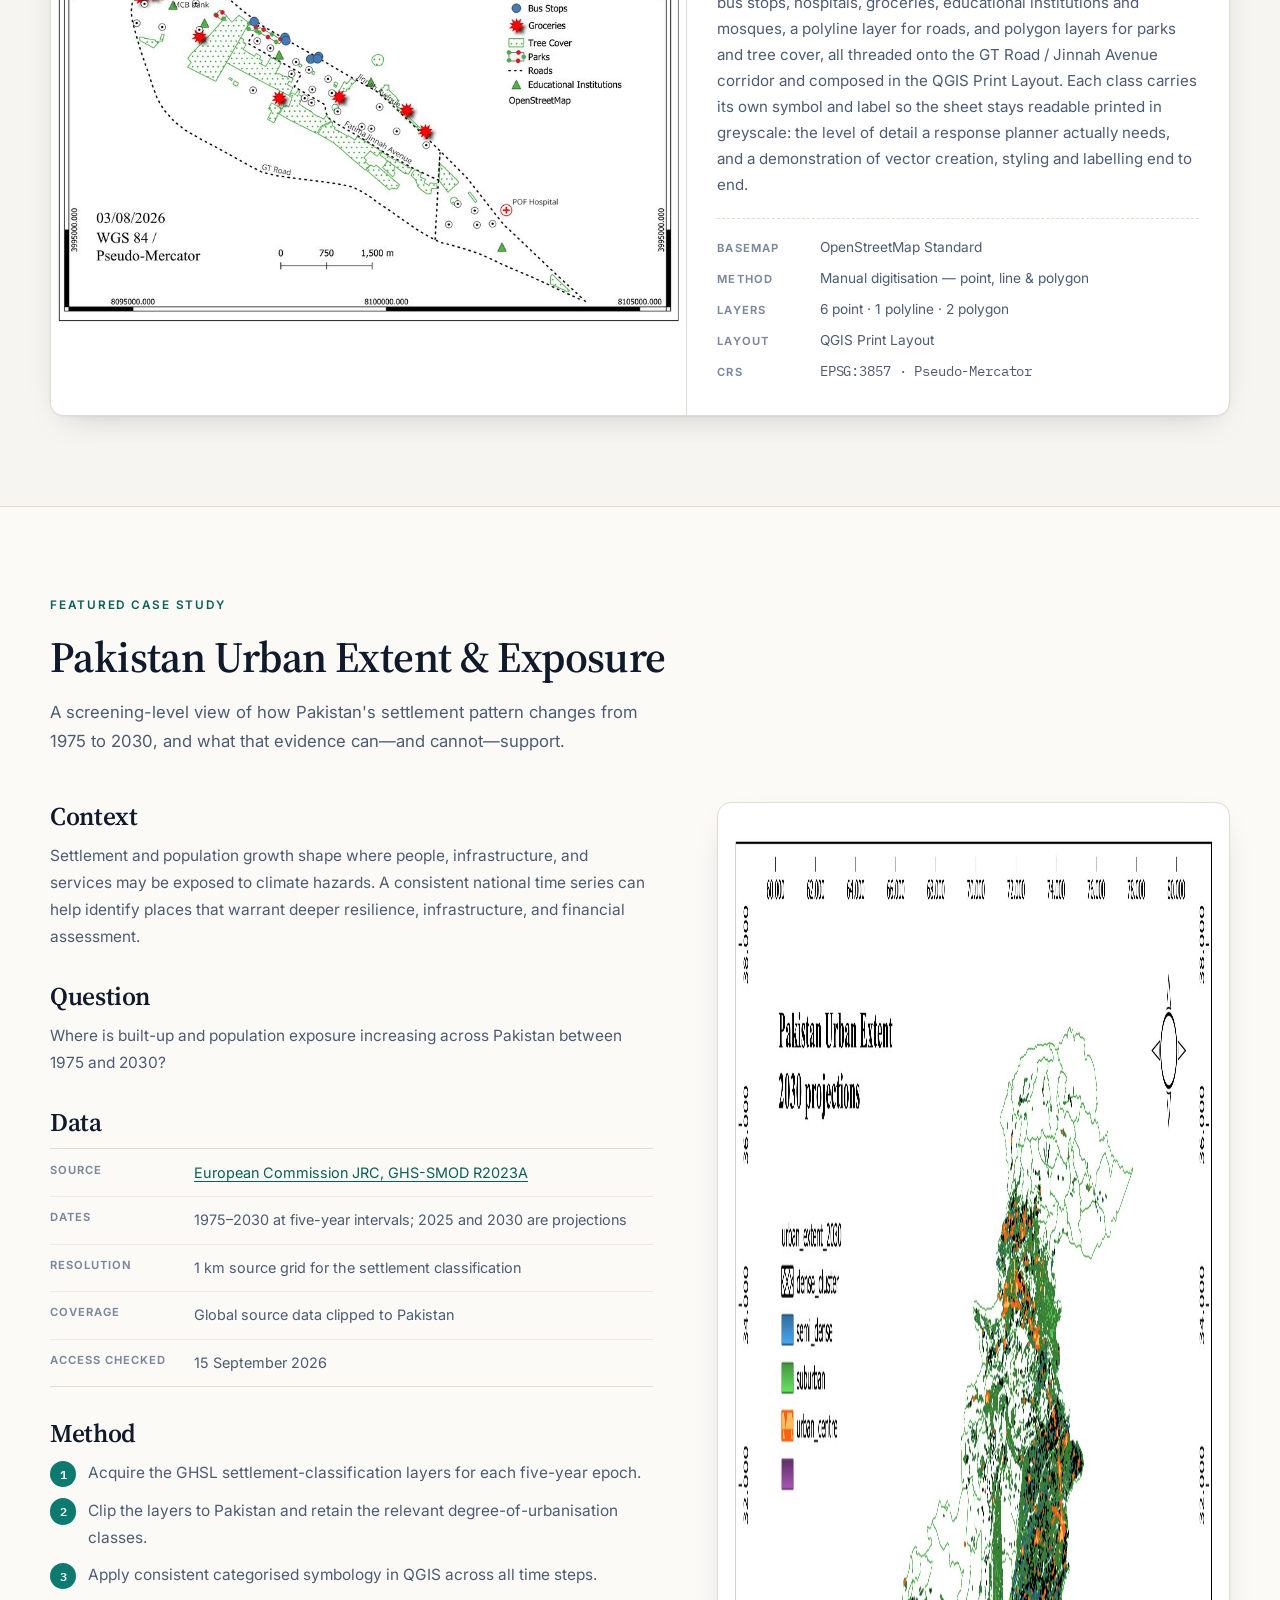
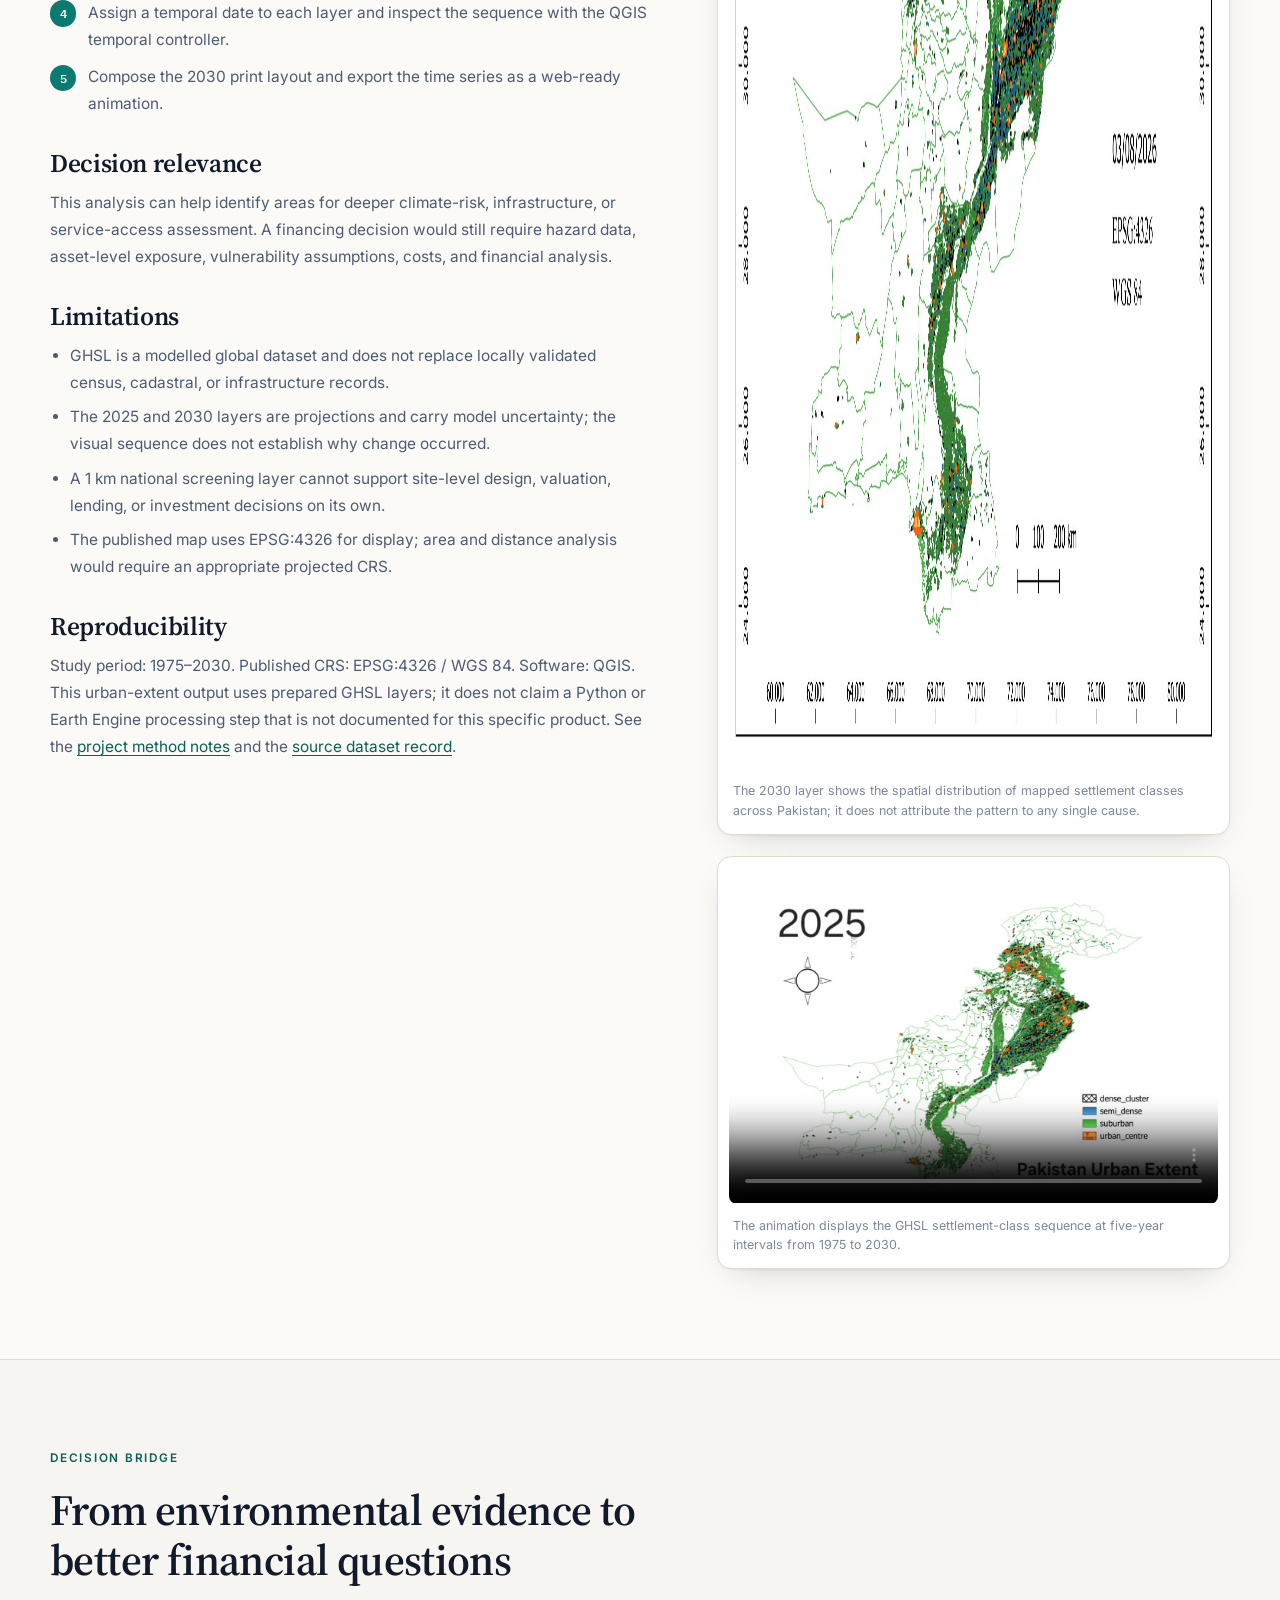
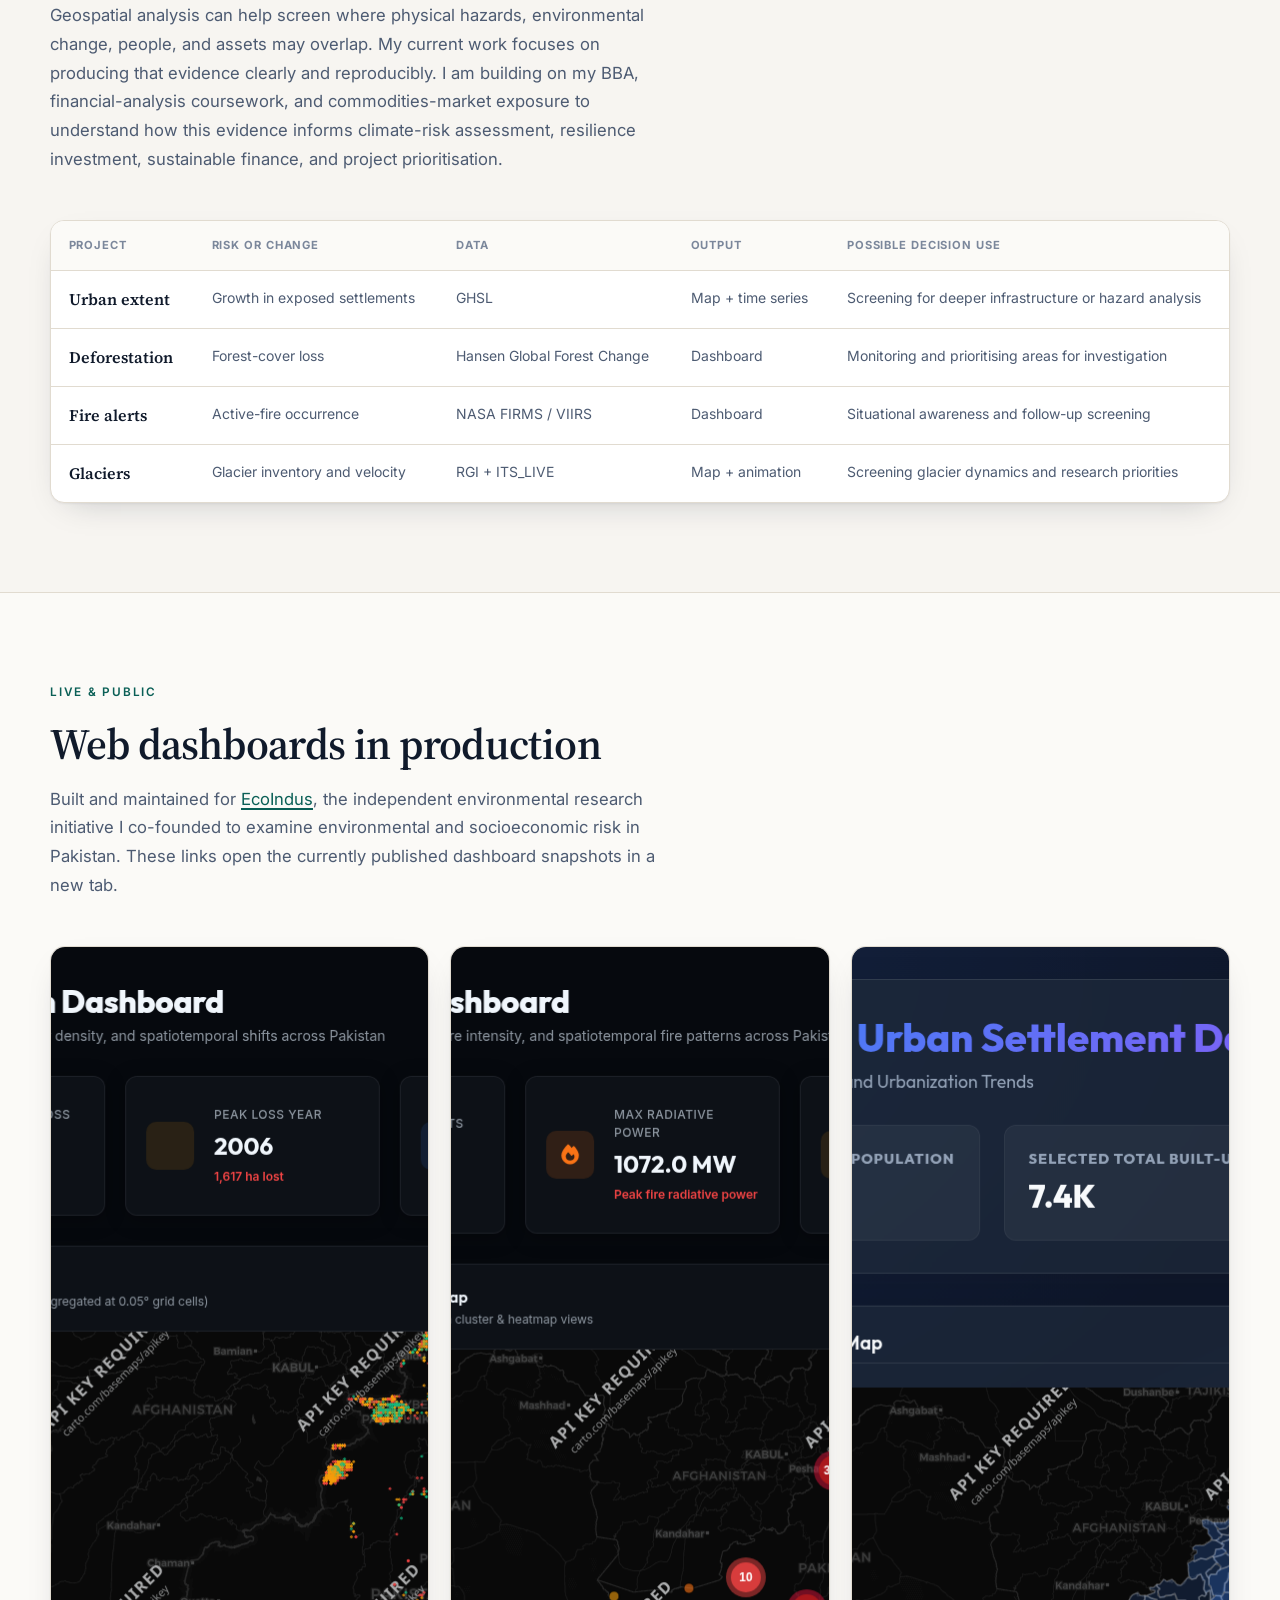
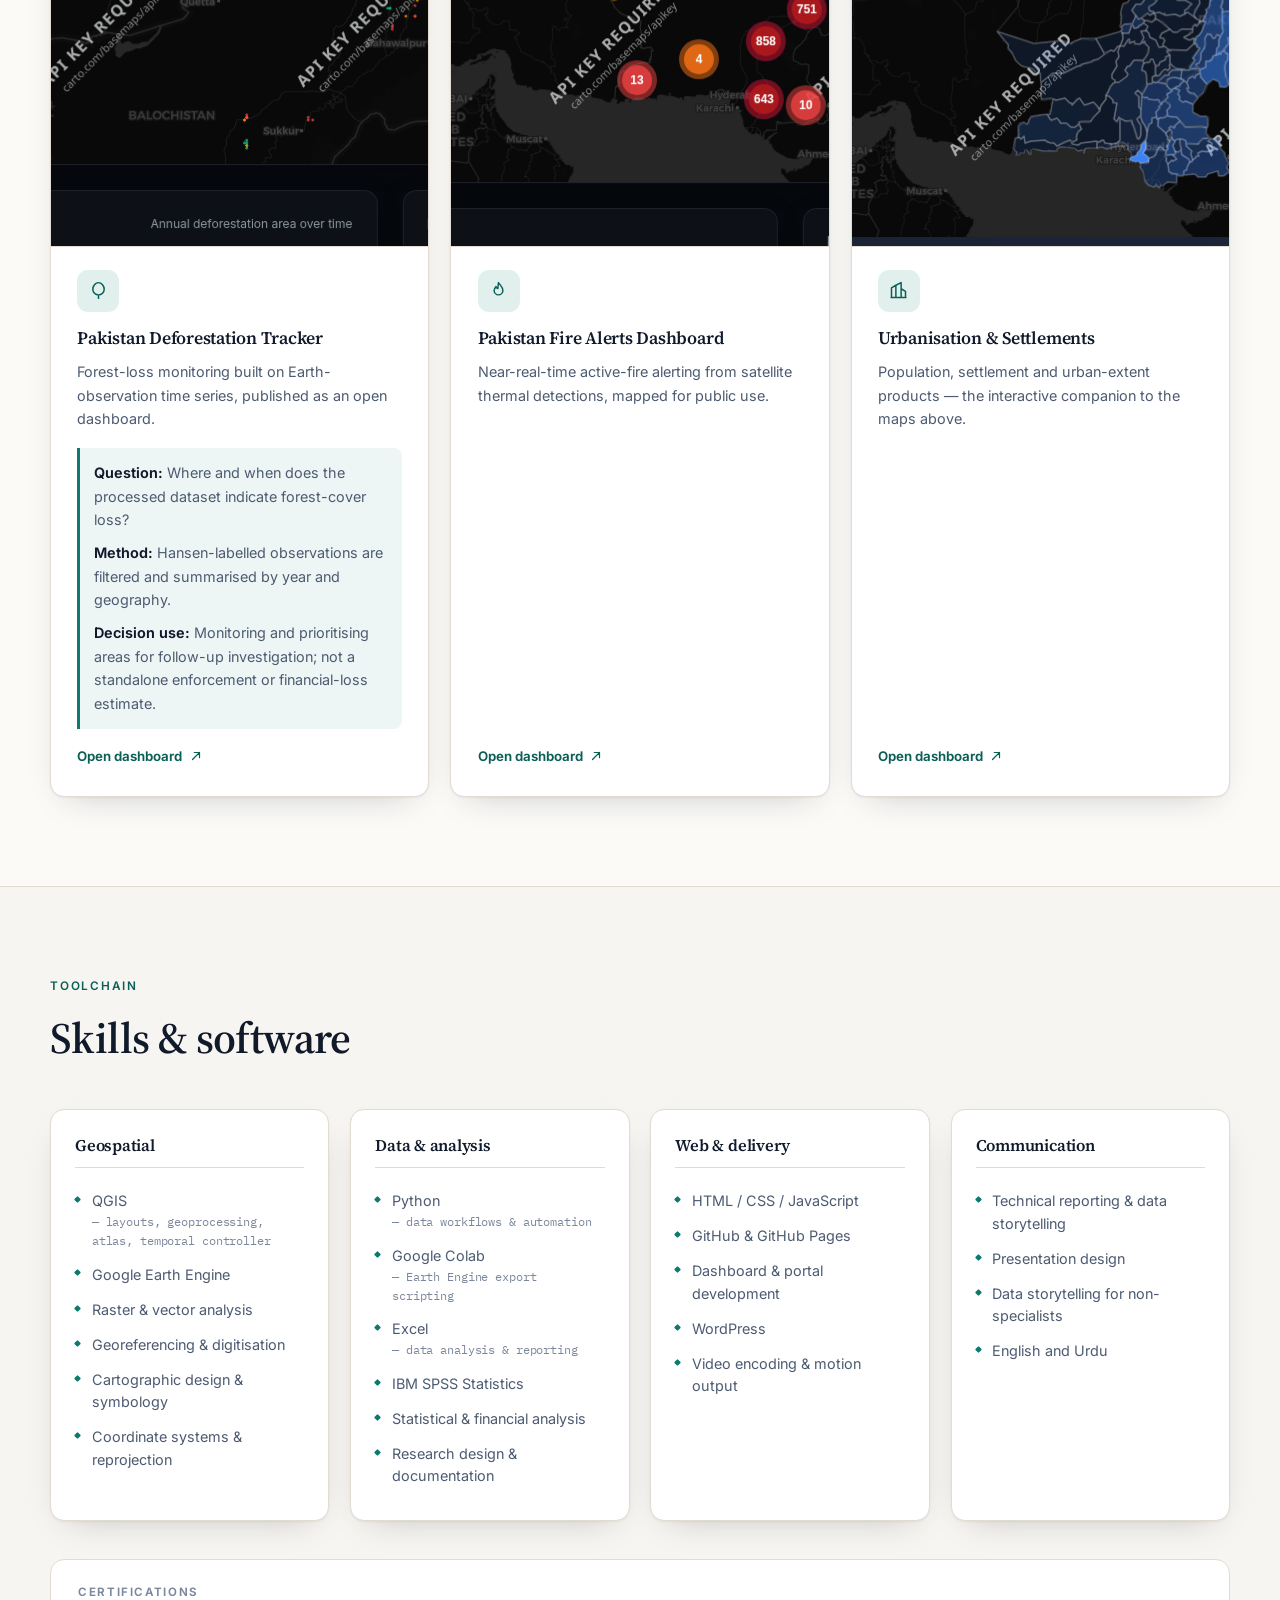
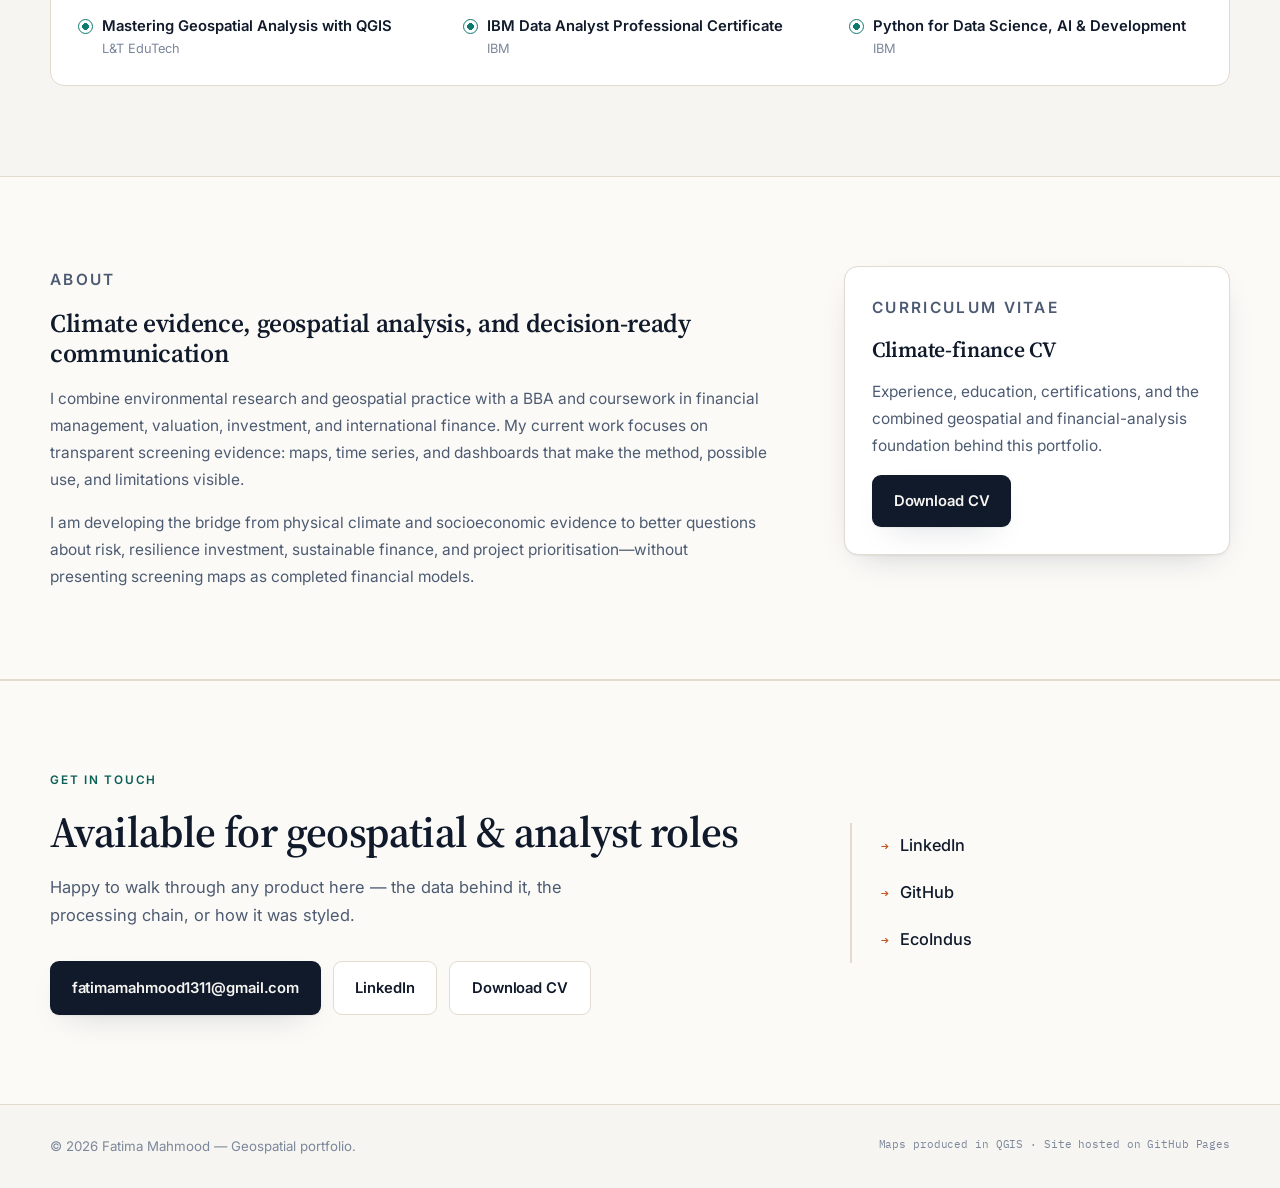
==== commit 0f7a9e2b: "Refocus portfolio on climate and decision relevance" ====
--- a/index.html
+++ b/index.html
@@ -3,19 +3,19 @@
 <head>
 <meta charset="utf-8">
 <meta name="viewport" content="width=device-width, initial-scale=1">
-<title>Fatima Mahmood — Geospatial Portfolio | QGIS, Remote Sensing &amp; Web-GIS</title>
-<meta name="description" content="Geospatial analyst and data storyteller. QGIS cartography, satellite-derived hazard and exposure mapping, animated map products and public web-GIS dashboards for Pakistan.">
+<title>Fatima Mahmood — Climate &amp; Geospatial Data Analyst</title>
+<meta name="description" content="Climate and geospatial data analysis connecting environmental change and socioeconomic exposure in Pakistan to maps, dashboards, and decision-ready explanations.">
 <meta name="author" content="Fatima Mahmood">
 <meta name="theme-color" content="#10192b">
 
 <meta property="og:type" content="website">
-<meta property="og:title" content="Fatima Mahmood — Geospatial Portfolio">
-<meta property="og:description" content="QGIS cartography, hazard &amp; exposure mapping, animated map products and public web-GIS dashboards for Pakistan.">
+<meta property="og:title" content="Fatima Mahmood — Climate &amp; Geospatial Data Analyst">
+<meta property="og:description" content="Environmental and socioeconomic evidence translated into maps, dashboards, and decision-ready explanations for Pakistan.">
 <meta property="og:image" content="assets/img/urban-extent-2030.jpg">
 
 <link rel="preconnect" href="https://fonts.googleapis.com">
 <link rel="preconnect" href="https://fonts.gstatic.com" crossorigin>
-<link href="https://fonts.googleapis.com/css2?family=Inter:wght@400;500;600;700&family=Source+Serif+4:opsz,wght@8..60,400;8..60,600;8..60,700&family=IBM+Plex+Mono:wght@400;500&display=swap" rel="stylesheet">
+<link href="https://fonts.googleapis.com/css2?family=Inter:wght@400;500;600;700&amp;family=Source+Serif+4:opsz,wght@8..60,400;8..60,600;8..60,700&amp;family=IBM+Plex+Mono:wght@400;500&amp;display=swap" rel="stylesheet">
 <link rel="stylesheet" href="assets/css/style.css">
 <link rel="icon" href="data:image/svg+xml,%3Csvg xmlns='http://www.w3.org/2000/svg' viewBox='0 0 32 32'%3E%3Crect width='32' height='32' rx='7' fill='%2310192b'/%3E%3Cpath d='M6 21c4-7 8 3 12-4s5-6 8-8' stroke='%230d7a6f' stroke-width='2.2' fill='none' stroke-linecap='round'/%3E%3Cpath d='M6 26c4-7 8 3 12-4s5-6 8-8' stroke='%23c25a1e' stroke-width='2.2' fill='none' stroke-linecap='round' opacity='.75'/%3E%3C/svg%3E">
 </head>
@@ -31,8 +31,10 @@
     </a>
     <nav class="nav__links" aria-label="Primary">
       <a href="#work">Work</a>
+      <a href="#case-study">Featured case study</a>
       <a href="#dashboards">Dashboards</a>
       <a href="#skills">Skills</a>
+      <a href="#about">About/CV</a>
       <a href="#contact">Contact</a>
     </nav>
     <div class="nav__actions">
@@ -51,18 +53,18 @@
   <div class="hero__grid" aria-hidden="true"></div>
   <div class="wrap hero__inner">
     <div class="hero__text reveal">
-      <p class="eyebrow"><span class="dot"></span> Islamabad, Pakistan &middot; Open to GIS &amp; analyst roles</p>
+      <p class="eyebrow"><span class="dot"></span> Islamabad, Pakistan &middot; Open to climate, sustainability, GIS, research, and analyst roles</p>
       <h1 class="hero__title">Turning satellite data into <em>maps people can act on.</em></h1>
       <p class="hero__lede">
-        I'm a geospatial analyst and data storyteller working at the intersection of
-        <strong>QGIS cartography</strong>, <strong>remote sensing</strong> and <strong>public web dashboards</strong>.
-        I build hazard, exposure and urbanisation products for Pakistan — glacier inventories,
-        settlement growth models, animated map narratives — and turn them into briefings
-        non-technical decision-makers can read in thirty seconds.
+        I am a climate and geospatial data analyst combining environmental research with a BBA and
+        financial-analysis foundation. I use QGIS, Google Earth Engine, Python, and open satellite data
+        to examine physical climate risk, environmental change, and socioeconomic exposure in Pakistan—then
+        translate the evidence into maps, dashboards, and concise decision-ready explanations.
       </p>
       <div class="hero__cta">
         <a class="btn btn--solid" href="#work">View the map portfolio</a>
         <a class="btn btn--ghost" href="#dashboards">Live dashboards</a>
+        <a class="btn btn--ghost" href="assets/docs/Fatima_Mahmood_Climate_Finance_CV.pdf" download>Download climate-finance CV</a>
       </div>
       <dl class="hero__stats">
         <div><dt>7</dt><dd>Map &amp; motion products</dd></div>
@@ -116,7 +118,12 @@
         <div class="card__body">
           <div class="card__tags"><span class="tag tag--exp">Exposure</span><span class="tag">Static map</span></div>
           <h3>Pakistan Urban Extent — 2030 Projection</h3>
-          <p>Built from GHSL urban extent shapefiles clipped to Pakistan, then classified with categorized symbology into urban centre, dense cluster, semi-dense and suburban, and composed as a print sheet in the QGIS Print Layout. The banded pattern along the Indus corridor and the Punjab plain shows where future exposure concentrates — the same footprint that determines flood, heat and seismic risk for the next decade.</p>
+          <p>Built from GHSL urban extent layers clipped to Pakistan, then classified with categorised symbology into urban centre, dense cluster, semi-dense and suburban classes and composed as a print sheet in QGIS Print Layout.</p>
+          <div class="decision-lens">
+            <p><strong>Question:</strong> Where is built-up and population exposure increasing across Pakistan?</p>
+            <p><strong>Method:</strong> GHSL layers were clipped, classified, and arranged as a temporal series in QGIS.</p>
+            <p><strong>Decision use:</strong> The output can support early screening for locations where infrastructure, heat, flood, and service-delivery analysis may need deeper investigation. It does not by itself estimate financial loss or investment return.</p>
+          </div>
           <dl class="meta">
             <div><dt>Source</dt><dd>GHSL urban extent shapefiles</dd></div>
             <div><dt>Symbology</dt><dd>Categorized · 4 classes</dd></div>
@@ -157,10 +164,10 @@
         <div class="card__body">
           <div class="card__tags"><span class="tag tag--exp">Exposure</span><span class="tag tag--mot">Animation</span></div>
           <h3>Built-up Surface Growth</h3>
-          <p>The GHSL built-up surface pulled from Google Earth Engine by a Python script I wrote in Google Colab with Codex, exporting Pakistan-only rasters for the full series. Each raster was then given a dynamic temporal date in QGIS to drive the animation. Rendered dark-field so new construction reads as light emerging from an unbuilt baseline — a deliberately legible format for slide decks and international briefings.</p>
+          <p>The GHSL built-up surface was pulled from Google Earth Engine with a Python workflow in Google Colab, exporting Pakistan-only rasters for the full series. Each raster was then given a dynamic temporal date in QGIS to drive the animation. The script selected the GHSL layers, clipped the export to Pakistan, produced each time step, and was checked against the expected years and geographic extent.</p>
           <dl class="meta">
             <div><dt>Source</dt><dd>GHSL via Google Earth Engine</dd></div>
-            <div><dt>Script</dt><dd>Python (Codex) in Google Colab</dd></div>
+            <div><dt>Script</dt><dd>Python workflow in Google Colab</dd></div>
             <div><dt>Span</dt><dd>1975 &rarr; 2030</dd></div>
             <div><dt>Method</dt><dd>QGIS dynamic temporal settings</dd></div>
           </dl>
@@ -181,6 +188,11 @@
           <div class="card__tags"><span class="tag tag--haz">Hazard</span><span class="tag">Static map</span></div>
           <h3>Pakistan Randolph Glacier Inventory</h3>
           <p>RGI version 7 shapefiles for the South Asia West region, clipped by mask layer to a Pakistan boundary, then classified with graduated symbology into five area classes and composed in the QGIS Print Layout. Paired with a ranked table of the ten largest bodies — Siachen at 1,087.9&nbsp;km², Baltoro at 790&nbsp;km², Biafo at 532&nbsp;km². RGI v7 approximates glacier area to the year 2000, giving a fixed baseline for any glacial lake outburst flood or water-security assessment.</p>
+          <div class="decision-lens">
+            <p><strong>Question:</strong> Where are Pakistan's largest mapped glaciers within the RGI baseline?</p>
+            <p><strong>Method:</strong> RGI v7 outlines were clipped to Pakistan, classified by area, and presented with a ranked table in QGIS.</p>
+            <p><strong>Decision use:</strong> The inventory can support screening for glacier research and water-security assessment. It is a fixed circa-2000 baseline, not a current hazard forecast.</p>
+          </div>
           <dl class="meta">
             <div><dt>Source</dt><dd>RGI v7 · South Asia West · ~2000</dd></div>
             <div><dt>Clip</dt><dd>Pakistan boundary mask layer</dd></div>
@@ -201,7 +213,7 @@
         <div class="card__body">
           <div class="card__tags"><span class="tag tag--haz">Hazard</span><span class="tag tag--mot">Animation</span></div>
           <h3>Pakistan Glaciers Velocity</h3>
-          <p>Forty annual ITS_LIVE surface-velocity rasters for the South Asia West region, downloaded for every year from 1986 to 2026, each clipped by mask extent to a Pakistan boundary shapefile and assigned a dynamic temporal date to drive the animation. Fast-moving tongues light up against the static mass — the diagnostic that separates a stable glacier from a surging one, and a leading indicator ahead of glacial lake outburst events.</p>
+          <p>Forty annual ITS_LIVE surface-velocity rasters for the South Asia West region, downloaded for every year from 1986 to 2026, each clipped by mask extent to a Pakistan boundary shapefile and assigned a dynamic temporal date to drive the animation. The series is useful for screening glacier dynamics; it is not a standalone forecast of glacial-lake outburst floods.</p>
           <dl class="meta">
             <div><dt>Source</dt><dd>ITS_LIVE · South Asia West</dd></div>
             <div><dt>Span</dt><dd>1986 &rarr; 2026 · 40 annual rasters</dd></div>
@@ -260,26 +272,138 @@
   </div>
 </section>
 
+<!-- ───────────────────── FEATURED CASE STUDY ─────────────────── -->
+<section class="section section--alt" id="case-study">
+  <div class="wrap">
+    <header class="shead reveal">
+      <p class="eyebrow">Featured case study</p>
+      <h2>Pakistan Urban Extent &amp; Exposure</h2>
+      <p class="shead__sub">A screening-level view of how Pakistan's settlement pattern changes from 1975 to 2030, and what that evidence can—and cannot—support.</p>
+    </header>
+
+    <div class="case-study reveal">
+      <div class="case-study__copy">
+        <section>
+          <h3>Context</h3>
+          <p>Settlement and population growth shape where people, infrastructure, and services may be exposed to climate hazards. A consistent national time series can help identify places that warrant deeper resilience, infrastructure, and financial assessment.</p>
+        </section>
+
+        <section>
+          <h3>Question</h3>
+          <p>Where is built-up and population exposure increasing across Pakistan between 1975 and 2030?</p>
+        </section>
+
+        <section>
+          <h3>Data</h3>
+          <dl class="case-facts">
+            <div><dt>Source</dt><dd><a href="https://human-settlement.emergency.copernicus.eu/ghs_smod2023.php" target="_blank" rel="noopener">European Commission JRC, GHS-SMOD R2023A</a></dd></div>
+            <div><dt>Dates</dt><dd>1975–2030 at five-year intervals; 2025 and 2030 are projections</dd></div>
+            <div><dt>Resolution</dt><dd>1 km source grid for the settlement classification</dd></div>
+            <div><dt>Coverage</dt><dd>Global source data clipped to Pakistan</dd></div>
+            <div><dt>Access checked</dt><dd>15 September 2026</dd></div>
+          </dl>
+        </section>
+
+        <section>
+          <h3>Method</h3>
+          <ol class="method-steps">
+            <li>Acquire the GHSL settlement-classification layers for each five-year epoch.</li>
+            <li>Clip the layers to Pakistan and retain the relevant degree-of-urbanisation classes.</li>
+            <li>Apply consistent categorised symbology in QGIS across all time steps.</li>
+            <li>Assign a temporal date to each layer and inspect the sequence with the QGIS temporal controller.</li>
+            <li>Compose the 2030 print layout and export the time series as a web-ready animation.</li>
+          </ol>
+        </section>
+
+        <section>
+          <h3>Decision relevance</h3>
+          <p>This analysis can help identify areas for deeper climate-risk, infrastructure, or service-access assessment. A financing decision would still require hazard data, asset-level exposure, vulnerability assumptions, costs, and financial analysis.</p>
+        </section>
+
+        <section>
+          <h3>Limitations</h3>
+          <ul class="case-list">
+            <li>GHSL is a modelled global dataset and does not replace locally validated census, cadastral, or infrastructure records.</li>
+            <li>The 2025 and 2030 layers are projections and carry model uncertainty; the visual sequence does not establish why change occurred.</li>
+            <li>A 1 km national screening layer cannot support site-level design, valuation, lending, or investment decisions on its own.</li>
+            <li>The published map uses EPSG:4326 for display; area and distance analysis would require an appropriate projected CRS.</li>
+          </ul>
+        </section>
+
+        <section>
+          <h3>Reproducibility</h3>
+          <p>Study period: 1975–2030. Published CRS: EPSG:4326 / WGS 84. Software: QGIS. This urban-extent output uses prepared GHSL layers; it does not claim a Python or Earth Engine processing step that is not documented for this specific product. See the <a href="https://github.com/Fati-00M/QGIS_portfolio#method-notes" target="_blank" rel="noopener">project method notes</a> and the <a href="https://data.jrc.ec.europa.eu/dataset/a0df7a6f-49de-46ea-9bde-563437a6e2ba" target="_blank" rel="noopener">source dataset record</a>.</p>
+        </section>
+      </div>
+
+      <div class="case-study__media">
+        <figure>
+          <img src="assets/img/urban-extent-2030-full.jpg" alt="Pakistan map showing 2030 GHSL settlement classes, including urban centres, dense clusters, semi-dense areas, and suburban areas" loading="lazy" width="2200" height="1555">
+          <figcaption>The 2030 layer shows the spatial distribution of mapped settlement classes across Pakistan; it does not attribute the pattern to any single cause.</figcaption>
+        </figure>
+        <figure>
+          <video poster="assets/img/poster-urban-extent-growth.jpg" muted loop playsinline controls preload="metadata">
+            <source src="assets/video/urban-extent-growth.mp4" type="video/mp4">
+          </video>
+          <figcaption>The animation displays the GHSL settlement-class sequence at five-year intervals from 1975 to 2030.</figcaption>
+        </figure>
+      </div>
+    </div>
+  </div>
+</section>
+
+<!-- ─────────────────── EVIDENCE TO FINANCE ─────────────────── -->
+<section class="section" id="evidence-finance">
+  <div class="wrap">
+    <header class="shead reveal">
+      <p class="eyebrow">Decision bridge</p>
+      <h2>From environmental evidence to better financial questions</h2>
+      <p class="shead__sub">Geospatial analysis can help screen where physical hazards, environmental change, people, and assets may overlap. My current work focuses on producing that evidence clearly and reproducibly. I am building on my BBA, financial-analysis coursework, and commodities-market exposure to understand how this evidence informs climate-risk assessment, resilience investment, sustainable finance, and project prioritisation.</p>
+    </header>
+
+    <div class="evidence-table-wrap reveal">
+      <table class="evidence-table">
+        <thead>
+          <tr><th>Project</th><th>Risk or change</th><th>Data</th><th>Output</th><th>Possible decision use</th></tr>
+        </thead>
+        <tbody>
+          <tr><th scope="row">Urban extent</th><td>Growth in exposed settlements</td><td>GHSL</td><td>Map + time series</td><td>Screening for deeper infrastructure or hazard analysis</td></tr>
+          <tr><th scope="row">Deforestation</th><td>Forest-cover loss</td><td>Hansen Global Forest Change</td><td>Dashboard</td><td>Monitoring and prioritising areas for investigation</td></tr>
+          <tr><th scope="row">Fire alerts</th><td>Active-fire occurrence</td><td>NASA FIRMS / VIIRS</td><td>Dashboard</td><td>Situational awareness and follow-up screening</td></tr>
+          <tr><th scope="row">Glaciers</th><td>Glacier inventory and velocity</td><td>RGI + ITS_LIVE</td><td>Map + animation</td><td>Screening glacier dynamics and research priorities</td></tr>
+        </tbody>
+      </table>
+    </div>
+  </div>
+</section>
+
 <!-- ──────────────────────── DASHBOARDS ──────────────────────── -->
 <section class="section section--alt" id="dashboards">
   <div class="wrap">
     <header class="shead reveal">
       <p class="eyebrow">Live &amp; public</p>
       <h2>Web dashboards in production</h2>
-      <p class="shead__sub">Built and maintained for <a href="https://ecoindus.org" target="_blank" rel="noopener">EcoIndus</a>, the nonprofit research initiative I co-founded to monitor environmental and socioeconomic risk in Pakistan. Python and Google Earth Engine on the back end, GitHub Pages on the front.</p>
+      <p class="shead__sub">Built and maintained for <a href="https://ecoindus.netlify.app" target="_blank" rel="noopener">EcoIndus</a>, the independent environmental research initiative I co-founded to examine environmental and socioeconomic risk in Pakistan. These links open the currently published dashboard snapshots in a new tab.</p>
     </header>
 
     <div class="dash-grid">
       <a class="dash reveal" href="https://fati-00m.github.io/Pakistan-Deforestation-Tracker/" target="_blank" rel="noopener">
+        <img class="dash__thumb" src="assets/img/dashboard-deforestation.png" alt="Deforestation dashboard showing forest-loss indicators and a mapped distribution of canopy-loss observations across Pakistan" loading="lazy" width="1440" height="900">
         <span class="dash__ico" aria-hidden="true">
           <svg viewBox="0 0 24 24"><path d="M12 21v-4M12 17c-3.6 0-6.5-2.9-6.5-6.5S8.4 3 12 3s6.5 3.9 6.5 7.5S15.6 17 12 17z"/></svg>
         </span>
         <h3>Pakistan Deforestation Tracker</h3>
         <p>Forest-loss monitoring built on Earth-observation time series, published as an open dashboard.</p>
+        <div class="decision-lens decision-lens--compact">
+          <p><strong>Question:</strong> Where and when does the processed dataset indicate forest-cover loss?</p>
+          <p><strong>Method:</strong> Hansen-labelled observations are filtered and summarised by year and geography.</p>
+          <p><strong>Decision use:</strong> Monitoring and prioritising areas for follow-up investigation; not a standalone enforcement or financial-loss estimate.</p>
+        </div>
         <span class="dash__go">Open dashboard <svg viewBox="0 0 24 24" aria-hidden="true"><path d="M6 18L18 6M9 6h9v9"/></svg></span>
       </a>
 
       <a class="dash reveal" data-delay="1" href="https://fati-00m.github.io/Pakistan-Fire-Alerts-Dashboard/" target="_blank" rel="noopener">
+        <img class="dash__thumb" src="assets/img/dashboard-fire-alerts.png" alt="Fire alerts dashboard showing national fire indicators, filters, and clustered thermal detections across Pakistan" loading="lazy" width="1440" height="900">
         <span class="dash__ico" aria-hidden="true">
           <svg viewBox="0 0 24 24"><path d="M12 3c3 4 5 5.5 5 9a5 5 0 11-10 0c0-2 1-3.2 2-4.4.6 1.4 1.4 2 2.2 2.2C11.6 7.6 11.4 5.4 12 3z"/></svg>
         </span>
@@ -289,6 +413,7 @@
       </a>
 
       <a class="dash reveal" data-delay="2" href="https://fati-00m.github.io/Pakistan-Urbanization-Maps" target="_blank" rel="noopener">
+        <img class="dash__thumb" src="assets/img/dashboard-urbanisation.png" alt="Urban settlement dashboard showing population indicators, filters, and a district-level map of Pakistan" loading="lazy" width="1440" height="900">
         <span class="dash__ico" aria-hidden="true">
           <svg viewBox="0 0 24 24"><path d="M4 20V9l5-3v14M9 20V6l6-3v17M15 20V10l5 3v7M3.5 20h17"/></svg>
         </span>
@@ -324,7 +449,7 @@
         <ul>
           <li>Python <span class="mono">— data workflows &amp; automation</span></li>
           <li>Google Colab <span class="mono">— Earth Engine export scripting</span></li>
-          <li>Excel <span class="mono">— advanced analysis &amp; modelling</span></li>
+          <li>Excel <span class="mono">— data analysis &amp; reporting</span></li>
           <li>IBM SPSS Statistics</li>
           <li>Statistical &amp; financial analysis</li>
           <li>Research design &amp; documentation</li>
@@ -343,10 +468,10 @@
       <div class="skillset reveal" data-delay="3">
         <h3>Communication</h3>
         <ul>
-          <li>Technical &amp; executive reporting</li>
+          <li>Technical reporting &amp; data storytelling</li>
           <li>Presentation design</li>
           <li>Data storytelling for non-specialists</li>
-          <li>English, Urdu, Chinese</li>
+          <li>English and Urdu</li>
         </ul>
       </div>
     </div>
@@ -359,6 +484,24 @@
         <li><strong>Python for Data Science, AI &amp; Development</strong> <span>IBM</span></li>
       </ul>
     </div>
+  </div>
+</section>
+
+<!-- ───────────────────────── ABOUT / CV ─────────────────────── -->
+<section class="section section--alt" id="about">
+  <div class="wrap about-grid reveal">
+    <div>
+      <p class="eyebrow">About</p>
+      <h2>Climate evidence, geospatial analysis, and decision-ready communication</h2>
+      <p>I combine environmental research and geospatial practice with a BBA and coursework in financial management, valuation, investment, and international finance. My current work focuses on transparent screening evidence: maps, time series, and dashboards that make the method, possible use, and limitations visible.</p>
+      <p>I am developing the bridge from physical climate and socioeconomic evidence to better questions about risk, resilience investment, sustainable finance, and project prioritisation—without presenting screening maps as completed financial models.</p>
+    </div>
+    <aside class="cv-card">
+      <p class="eyebrow">Curriculum vitae</p>
+      <h3>Climate-finance CV</h3>
+      <p>Experience, education, certifications, and the combined geospatial and financial-analysis foundation behind this portfolio.</p>
+      <a class="btn btn--solid" href="assets/docs/Fatima_Mahmood_Climate_Finance_CV.pdf" download>Download CV</a>
+    </aside>
   </div>
 </section>
 
@@ -371,12 +514,14 @@
       <p class="contact__lede">Happy to walk through any product here — the data behind it, the processing chain, or how it was styled.</p>
       <div class="contact__actions">
         <a class="btn btn--solid" href="mailto:fatimamahmood1311@gmail.com">fatimamahmood1311@gmail.com</a>
+        <a class="btn btn--ghost" href="https://pk.linkedin.com/in/fatima-mahmood-b49736276" target="_blank" rel="noopener">LinkedIn</a>
+        <a class="btn btn--ghost" href="assets/docs/Fatima_Mahmood_Climate_Finance_CV.pdf" download>Download CV</a>
       </div>
     </div>
     <ul class="contact__links">
       <li><a href="https://pk.linkedin.com/in/fatima-mahmood-b49736276" target="_blank" rel="noopener"><span class="mono">→</span> LinkedIn</a></li>
       <li><a href="https://github.com/Fati-00M" target="_blank" rel="noopener"><span class="mono">→</span> GitHub</a></li>
-      <li><a href="https://ecoindus.org" target="_blank" rel="noopener"><span class="mono">→</span> EcoIndus</a></li>
+      <li><a href="https://ecoindus.netlify.app" target="_blank" rel="noopener"><span class="mono">→</span> EcoIndus</a></li>
     </ul>
   </div>
 </section>
--- a/assets/css/style.css
+++ b/assets/css/style.css
@@ -278,6 +278,56 @@
 .meta dt{font-size:.7rem;font-weight:650;letter-spacing:.09em;text-transform:uppercase;color:var(--ink-3)}
 .meta dd{font-size:.855rem;color:var(--ink-2)}
 
+.decision-lens{
+  margin-top:1.15rem;padding:1rem 1.05rem;border-left:3px solid var(--accent);
+  border-radius:0 8px 8px 0;background:color-mix(in srgb,var(--accent) 7%,var(--surface));
+  display:grid;gap:.55rem;
+}
+.decision-lens p{font-size:.86rem;line-height:1.58;color:var(--ink-2)}
+.decision-lens strong{color:var(--ink);font-weight:650}
+.decision-lens--compact{margin-top:.35rem;padding:.8rem .85rem}
+.decision-lens--compact p{font-size:.8rem}
+
+/* ── featured case study ───────────────────────────────────── */
+.case-study{
+  display:grid;grid-template-columns:minmax(0,1.08fr) minmax(19rem,.92fr);
+  gap:clamp(2rem,5vw,4.5rem);align-items:start;
+}
+.case-study__copy{display:grid;gap:2rem}
+.case-study__copy section{display:grid;gap:.65rem}
+.case-study__copy h3,.about-grid h2{font-size:clamp(1.25rem,2vw,1.6rem)}
+.case-study__copy p,.case-list,.method-steps,.about-grid>div>p,.cv-card p{
+  color:var(--ink-2);font-size:.965rem;line-height:1.75;
+}
+.case-study__copy a{color:var(--accent-ink);text-underline-offset:3px}
+[data-theme="dark"] .case-study__copy a{color:var(--accent)}
+.case-facts{display:grid;border-block:1px solid var(--line)}
+.case-facts>div{display:grid;grid-template-columns:8rem 1fr;gap:1rem;padding:.7rem 0;border-bottom:1px solid var(--line-2)}
+.case-facts>div:last-child{border-bottom:0}
+.case-facts dt{font-size:.7rem;font-weight:650;letter-spacing:.09em;text-transform:uppercase;color:var(--ink-3)}
+.case-facts dd{font-size:.9rem;color:var(--ink-2)}
+.method-steps{list-style:none;counter-reset:method;display:grid;gap:.65rem}
+.method-steps li{counter-increment:method;position:relative;padding-left:2.35rem}
+.method-steps li::before{
+  content:counter(method);position:absolute;left:0;top:.1rem;width:1.65rem;height:1.65rem;
+  display:grid;place-items:center;border-radius:50%;background:var(--accent);color:#fff;
+  font-family:var(--font-mono);font-size:.72rem;font-weight:600;
+}
+.case-list{list-style:disc;padding-left:1.25rem;display:grid;gap:.45rem}
+.case-study__media{position:sticky;top:calc(var(--nav-h) + 1.5rem);display:grid;gap:1.35rem}
+.case-study__media figure{margin:0;padding:.7rem;background:var(--surface);border:1px solid var(--line);border-radius:var(--r);box-shadow:var(--shadow)}
+.case-study__media img,.case-study__media video{width:100%;border-radius:8px;background:#fff}
+.case-study__media figcaption{padding:.75rem .25rem .15rem;color:var(--ink-3);font-size:.78rem;line-height:1.55}
+
+/* ── evidence table ────────────────────────────────────────── */
+.evidence-table-wrap{overflow-x:auto;border:1px solid var(--line);border-radius:var(--r);background:var(--surface);box-shadow:var(--shadow)}
+.evidence-table{width:100%;border-collapse:collapse;min-width:760px;text-align:left}
+.evidence-table th,.evidence-table td{padding:1rem 1.1rem;border-bottom:1px solid var(--line);vertical-align:top;font-size:.875rem;line-height:1.55}
+.evidence-table thead th{background:var(--surface-2);color:var(--ink-3);font-size:.7rem;letter-spacing:.08em;text-transform:uppercase}
+.evidence-table tbody th{font-family:var(--font-display);font-size:1rem;font-weight:600}
+.evidence-table tbody td{color:var(--ink-2)}
+.evidence-table tbody tr:last-child>*{border-bottom:0}
+
 /* ── dashboards ────────────────────────────────────────────── */
 .dash-grid{display:grid;grid-template-columns:repeat(3,1fr);gap:1.3rem}
 .dash{
@@ -287,6 +337,10 @@
   transition:transform .26s cubic-bezier(.2,.7,.3,1), box-shadow .26s, border-color .26s;
 }
 .dash:hover{transform:translateY(-4px);box-shadow:var(--shadow-lg);border-color:color-mix(in srgb,var(--accent) 40%,var(--line))}
+.dash__thumb{
+  width:calc(100% + 3.3rem);max-width:none;aspect-ratio:16/10;object-fit:cover;object-position:top;
+  margin:-1.8rem -1.65rem .7rem;border-radius:var(--r) var(--r) 0 0;border-bottom:1px solid var(--line);
+}
 .dash__ico{
   width:42px;height:42px;border-radius:11px;display:grid;place-items:center;
   background:color-mix(in srgb,var(--accent) 12%,transparent);color:var(--accent-ink);margin-bottom:.35rem;
@@ -319,6 +373,13 @@
 }
 .certs__list strong{display:block;font-weight:600}
 .certs__list span{font-size:.8rem;color:var(--ink-3)}
+
+/* ── about / CV ───────────────────────────────────────────── */
+.about-grid{display:grid;grid-template-columns:minmax(0,1.3fr) minmax(18rem,.7fr);gap:clamp(2rem,6vw,5rem);align-items:start}
+.about-grid>div{display:grid;gap:1rem}
+.about-grid .eyebrow{margin-bottom:0}
+.cv-card{padding:1.7rem;background:var(--surface);border:1px solid var(--line);border-radius:var(--r);box-shadow:var(--shadow);display:grid;gap:1rem;justify-items:start}
+.cv-card h3{font-size:1.35rem}
 
 /* ── contact ───────────────────────────────────────────────── */
 .contact{background:var(--surface-2);border-top:1px solid var(--line)}
@@ -373,11 +434,9 @@
 .reveal[data-delay="4"]{transition-delay:.36s}
 
 /* ── responsive ────────────────────────────────────────────── */
-@media (max-width:1080px){
+@media (max-width:1120px){
   .skill-grid{grid-template-columns:repeat(2,1fr)}
   .certs__list{grid-template-columns:repeat(2,1fr)}
-}
-@media (max-width:960px){
   .nav__links{
     position:fixed;inset:var(--nav-h) 0 auto;flex-direction:column;gap:0;
     background:var(--paper);border-bottom:1px solid var(--line);padding:.6rem 1.3rem 1.2rem;
@@ -386,9 +445,14 @@
   .nav__links.is-open{transform:none}
   .nav__links a{padding:.75rem .6rem;font-size:1rem;border-radius:8px}
   .nav__burger{display:flex}
+}
+@media (max-width:960px){
   .hero__inner{grid-template-columns:1fr;gap:2.6rem}
   .hero__title{max-width:18ch}
+  .case-study{grid-template-columns:1fr}
+  .case-study__media{position:static;grid-template-columns:repeat(2,minmax(0,1fr))}
   .dash-grid{grid-template-columns:1fr}
+  .about-grid{grid-template-columns:1fr}
   .contact__inner{grid-template-columns:1fr}
   .contact__links{border-left:0;border-top:2px solid var(--line);padding-left:0;padding-top:1.4rem}
 }
@@ -404,6 +468,8 @@
   .hero__stats{gap:1.6rem}
   .hero__stats dt{font-size:1.5rem}
   .meta>div{grid-template-columns:1fr;gap:.1rem}
+  .case-facts>div{grid-template-columns:1fr;gap:.15rem}
+  .case-study__media{grid-template-columns:1fr}
   .lb__nav{width:40px;height:40px;font-size:1.6rem}
   .lb__nav--prev{left:.4rem}
   .lb__nav--next{right:.4rem}
